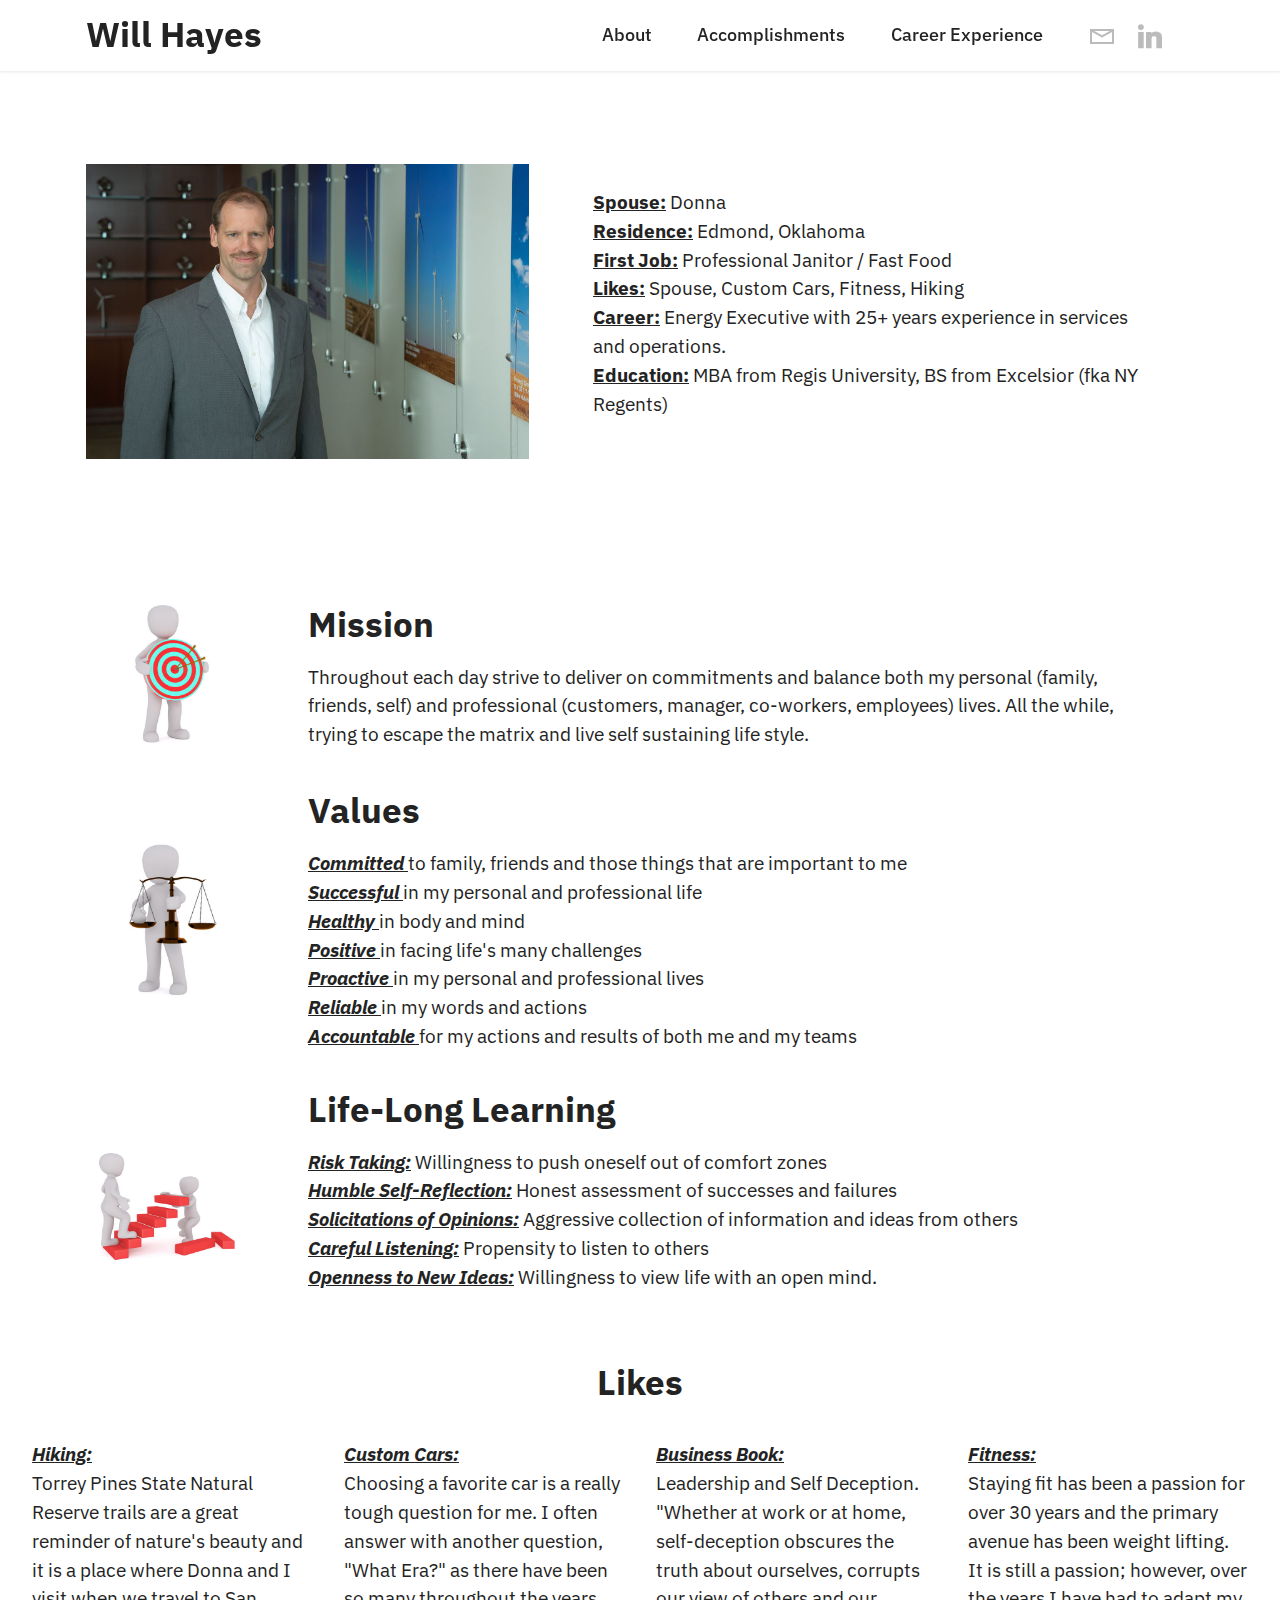
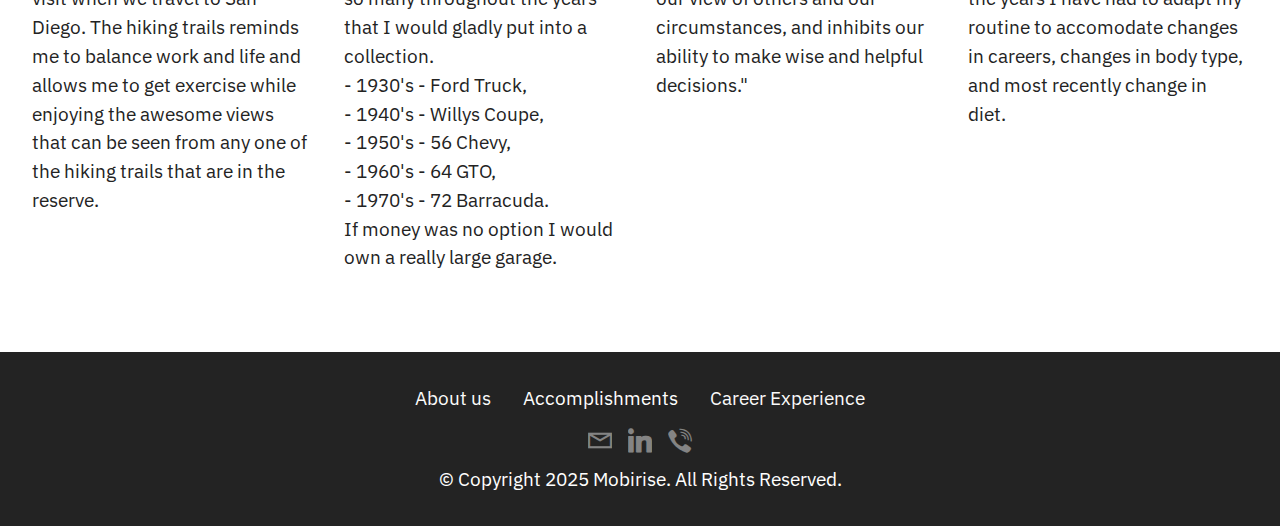
==== index.html @ aad05f5e "Uploaded recent revisions" ====
<!DOCTYPE html>
<html  >
<head>
  <!-- Site made with Mobirise Website Builder v5.0.29, https://mobirise.com -->
  <meta charset="UTF-8">
  <meta http-equiv="X-UA-Compatible" content="IE=edge">
  <meta name="generator" content="Mobirise v5.0.29, mobirise.com">
  <meta name="viewport" content="width=device-width, initial-scale=1, minimum-scale=1">
  <link rel="shortcut icon" href="assets/images/logo.png" type="image/x-icon">
  <meta name="description" content="">
  
  
  <title>Home</title>
  <link rel="stylesheet" href="assets/web/assets/mobirise-icons2/mobirise2.css">
  <link rel="stylesheet" href="assets/tether/tether.min.css">
  <link rel="stylesheet" href="assets/bootstrap/css/bootstrap.min.css">
  <link rel="stylesheet" href="assets/bootstrap/css/bootstrap-grid.min.css">
  <link rel="stylesheet" href="assets/bootstrap/css/bootstrap-reboot.min.css">
  <link rel="stylesheet" href="assets/dropdown/css/style.css">
  <link rel="stylesheet" href="assets/socicon/css/styles.css">
  <link rel="stylesheet" href="assets/theme/css/style.css">
  <link rel="preload" as="style" href="assets/mobirise/css/mbr-additional.css"><link rel="stylesheet" href="assets/mobirise/css/mbr-additional.css" type="text/css">
  
  
  
  
</head>
<body>
  
  <section class="menu menu3 cid-uoL9nt1URe" once="menu" id="menu3-1g">
    
    <nav class="navbar navbar-dropdown navbar-fixed-top navbar-expand-lg">
        <div class="container">
            <div class="navbar-brand">
                
                <span class="navbar-caption-wrap"><a class="navbar-caption text-black text-primary display-5" href="index.html">Will Hayes</a></span>
            </div>
            <button class="navbar-toggler" type="button" data-toggle="collapse" data-target="#navbarSupportedContent" aria-controls="navbarNavAltMarkup" aria-expanded="false" aria-label="Toggle navigation">
                <div class="hamburger">
                    <span></span>
                    <span></span>
                    <span></span>
                    <span></span>
                </div>
            </button>
            <div class="collapse navbar-collapse" id="navbarSupportedContent">
                <ul class="navbar-nav nav-dropdown nav-right" data-app-modern-menu="true"><li class="nav-item"><a class="nav-link link text-black text-primary display-4" href="index.html">
                            About</a></li>
                    <li class="nav-item"><a class="nav-link link text-black text-primary display-4" href="page2.html">Accomplishments</a></li>
                    <li class="nav-item"><a class="nav-link link text-black text-primary display-4" href="page1.html">Career Experience</a>
                    </li></ul>
                <div class="icons-menu">
                    <a class="iconfont-wrapper" href="mailto:will.e.hayes@gmail.com">
                        <span class="p-2 mbr-iconfont mobi-mbri-letter mobi-mbri" style="color: rgb(187, 187, 187); fill: rgb(187, 187, 187);"></span>
                    </a>
                    <a class="iconfont-wrapper" href="https://www.linkedin.com/in/will-hayes-8326918/" target="_blank">
                        <span class="p-2 mbr-iconfont socicon-linkedin socicon"></span>
                    </a>
                    
                    
                </div>
                
            </div>
        </div>
    </nav>
</section>

<section class="engine"><a href="https://mobirise.info/z">best free css templates</a></section><section class="image1 cid-uoLMz3s8Fi" id="image1-1v">
    

    

    <div class="container">
        <div class="row align-items-center">
            <div class="col-12 col-lg-5">
                <div class="image-wrapper">
                    <img src="assets/images/bw-wh-headshot-edit-1723-818x545.jpg" alt="Mobirise">
                    
                </div>
            </div>
            <div class="col-12 col-lg">
                <div class="text-wrapper">
                    
                    <p class="mbr-text mbr-fonts-style display-7"><u><strong>Spouse:</strong></u> Donna<br><u><strong>Residence:</strong></u> Edmond, Oklahoma
<br><u><strong>First Job:</strong></u> Professional Janitor / Fast Food
<br><u><strong>Likes:</strong></u> Spouse, Custom Cars, Fitness, Hiking
<br><u><strong>Career:</strong></u> Energy Executive with 25+ years experience in services and operations.
<br><u><strong>Education:</strong></u> MBA from Regis University, BS from Excelsior (fka NY Regents)</p>
                </div>
            </div>
        </div>
    </div>
</section>

<section class="features10 cid-uoWuqUHTx8" id="features11-27">
    <!---->
    
    
    <div class="container">
        <div class="title">
            
            
        </div>
        <div class="card">
            <div class="card-wrapper">
                <div class="row align-items-center">
                    <div class="col-12 col-md-2">
                        <div class="image-wrapper">
                            <img src="assets/images/mbr-1-506x506.jpg" alt="Mobirise" title="">
                        </div>
                    </div>
                    <div class="col-12 col-md">
                        <div class="card-box">
                            <div class="row">
                                <div class="col-12">
                                    <div class="top-line">
                                        <h4 class="card-title mbr-fonts-style display-5"><strong>Mission</strong></h4>
                                        <p class="cost mbr-fonts-style display-5"></p>
                                    </div>
                                </div>
                                <div class="col-12">
                                    <div class="bottom-line">
                                        <p class="mbr-text mbr-fonts-style m-0 display-7">
                                            Throughout each day strive to deliver on commitments and balance both my personal (family, friends, self) and professional (customers, manager, co-workers, employees) lives. All the while, trying to escape the matrix and live self sustaining life style.
                                        </p>
                                    </div>
                                </div>
                            </div>
                        </div>
                    </div>
                </div>
            </div>
        </div>
        <div class="card">
            <div class="card-wrapper">
                <div class="row align-items-center">
                    <div class="col-12 col-md-2">
                        <div class="image-wrapper">
                            <img src="assets/images/mbr-506x506.jpg" alt="Mobirise" title="">
                        </div>
                    </div>
                    <div class="col-12 col-md">
                        <div class="card-box">
                            <div class="row">
                                <div class="col-12">
                                    <div class="top-line">
                                        <h4 class="card-title mbr-fonts-style display-5"><strong>Values</strong></h4>
                                        <p class="cost mbr-fonts-style display-5"></p>
                                    </div>
                                </div>
                                <div class="col-12">
                                    <div class="bottom-line">
                                        <p class="mbr-text mbr-fonts-style m-0 display-7"><u style=""><em><strong>Committed </strong></em></u>to family, friends and those things that are important to me 
<br><u style=""><em><strong>Successful </strong></em></u>in my personal and professional life 
<br><strong><u><em>Healthy </em></u></strong>in body and mind 
<br><strong><u><em>Positive </em></u></strong>in facing life's many challenges 
<br><strong><u><em>Proactive </em></u></strong>in my personal and professional lives 
<br><strong><u><em>Reliable </em></u></strong>in my words and actions 
<br><strong><u><em>Accountable </em></u></strong>for my actions and results of both me and my teams</p>
                                    </div>
                                </div>
                            </div>
                        </div>
                    </div>
                </div>
            </div>
        </div>
        <div class="card">
            <div class="card-wrapper">
                <div class="row align-items-center">
                    <div class="col-12 col-md-2">
                        <div class="image-wrapper">
                            <img src="assets/images/mbr-2-506x506.jpg" alt="Mobirise" title="">
                        </div>
                    </div>
                    <div class="col-12 col-md">
                        <div class="card-box">
                            <div class="row">
                                <div class="col-12">
                                    <div class="top-line">
                                        <h4 class="card-title mbr-fonts-style display-5"><strong>Life-Long Learning</strong></h4>
                                        <p class="cost mbr-fonts-style display-5"></p>
                                    </div>
                                </div>
                                <div class="col-12">
                                    <div class="bottom-line">
                                        <p class="mbr-text mbr-fonts-style m-0 display-7"><strong><u><em>Risk Taking:</em></u></strong> Willingness to push oneself out of comfort zones 
<br><strong><u><em>Humble Self-Reflection:</em></u></strong> Honest assessment of successes and failures 
<br><strong><u><em>Solicitations of Opinions:</em></u></strong> Aggressive collection of information and ideas from others 
<br><strong><u><em>Careful Listening:</em></u></strong> Propensity to listen to others 
<br><strong><u><em>Openness to New Ideas:</em></u></strong> Willingness to view life with an open mind.</p>
                                    </div>
                                </div>
                            </div>
                        </div>
                    </div>
                </div>
            </div>
        </div>
        
        
        
    </div>
</section>

<section class="features17 cid-uoLCM3Tk0u" id="features18-1t">

    

    
    <div class="container-fluid">
        <div class="mbr-section-head">
            <div class="col-12">
                <h4 class="mbr-section-title mbr-fonts-style align-center mb-0 display-5">
                    <strong>Likes</strong></h4>
                
            </div>
        </div>
        <div class="row mt-4">
            <div class="col-12 col-md-6 col-lg-3">
                <div class="card-wrapper mb-4">
                    <div class="card-box align-left">
                        
                        <p class="mbr-text mbr-fonts-style mb-3 display-7"><u><strong><em>Hiking:</em></strong></u> 
<br>Torrey Pines State Natural Reserve trails are a great reminder of nature's beauty and it is a place where Donna and I visit when we travel to San Diego. The hiking trails reminds me to balance work and life and allows me to get exercise while enjoying the awesome views that can be seen from any one of the hiking trails that are in the reserve.&nbsp;&nbsp;</p><div class="link-wrap">
                                
                            </div>
                    </div>
                </div>
            </div>
            <div class="col-12 col-md-6 col-lg-3">
                <div class="card-wrapper mb-4">
                    <div class="card-box align-left">
                        
                        <p class="mbr-text mbr-fonts-style mb-3 display-7"><strong><u><em>Custom Cars:<br></em></u></strong>Choosing a favorite car is a really tough question for me. I often answer with another question, "What Era?" as there have been so many throughout the years that I would gladly put into a collection. <br>- 1930's - Ford Truck,<br>- 1940's - Willys Coupe,<br>- 1950's - 56 Chevy,<br>- 1960's - 64 GTO,<br>- 1970's - 72 Barracuda. <br>If money was no option I would own a really large garage.&nbsp;</p><div class="link-wrap">
                                
                            </div>
                    </div>
                </div>
            </div>
            <div class="col-12 col-md-6 col-lg-3">
                <div class="card-wrapper mb-4">
                    <div class="card-box align-left">
                        
                        <p class="mbr-text mbr-fonts-style mb-3 display-7"><u><strong><em>Business Book:</em></strong></u><br>Leadership and Self Deception.&nbsp;
<br>	"Whether at work or at home, self-deception obscures the truth about ourselves, corrupts our view of others and our circumstances, and inhibits our ability to make wise and helpful decisions."&nbsp;<br></p><div class="link-wrap">
                                
                            </div>
                    </div>
                </div>
            </div>
            <div class="col-12 col-md-6 col-lg-3">
                <div class="card-wrapper mb-4">
                    <div class="card-box align-left">
                        
                        <p class="mbr-text mbr-fonts-style mb-3 display-7"><u><strong><em>Fitness:</em></strong></u><br>Staying fit has been a passion for over 30 years and the primary avenue has been weight lifting.&nbsp; It is still a passion; however, over the years I have had to adapt my routine to accomodate changes in careers, changes in body type, and most recently change in diet. <br></p><div class="link-wrap">
                                
                            </div>
                    </div>
                </div>
            </div>
        </div>
    </div>
</section>

<section class="footer3 cid-uoLpqIvoYu" once="footers" id="footer3-1o">

    

    

    <div class="container">
        <div class="media-container-row align-center mbr-white">
            <div class="row row-links">
                <ul class="foot-menu">
                    
                    
                    
                    
                    
                <li class="foot-menu-item mbr-fonts-style display-7">
                        <a class="text-white text-primary" href="index.html" target="_blank">About us</a>
                    </li><li class="foot-menu-item mbr-fonts-style display-7">
                        <a class="text-white text-primary" href="page2.html" target="_blank">A</a>ccomplishments
                    </li><li class="foot-menu-item mbr-fonts-style display-7">
                        <a class="text-white text-primary" href="#" target="_blank">Career Experience</a></li></ul>
            </div>
            <div class="row social-row">
                <div class="social-list align-right pb-2">
                    
                    
                    
                    
                    
                    
                <div class="soc-item">
                        <a href="mailto:will.e.hayes@gmail.com">
                            <span class="mbr-iconfont mbr-iconfont-social mobi-mbri-letter mobi-mbri" style="color: rgb(228, 228, 228); fill: rgb(228, 228, 228);"></span>
                        </a>
                    </div><div class="soc-item">
                        <a href="https://www.linkedin.com/in/will-hayes-8326918/" target="_blank">
                            <span class="mbr-iconfont mbr-iconfont-social socicon-linkedin socicon" style="color: rgb(228, 228, 228); fill: rgb(228, 228, 228);"></span>
                        </a>
                    </div><div class="soc-item">
                        <a href="tel:+1 (770) 312-9494">
                            <span class="mbr-iconfont mbr-iconfont-social socicon-viber socicon" style="color: rgb(228, 228, 228); fill: rgb(228, 228, 228);"></span>
                        </a>
                    </div></div>
            </div>
            <div class="row row-copirayt">
                <p class="mbr-text mb-0 mbr-fonts-style mbr-white align-center display-7">
                    © Copyright 2025 Mobirise. All Rights Reserved.
                </p>
            </div>
        </div>
    </div>
</section>


  <script src="assets/web/assets/jquery/jquery.min.js"></script>
  <script src="assets/popper/popper.min.js"></script>
  <script src="assets/tether/tether.min.js"></script>
  <script src="assets/bootstrap/js/bootstrap.min.js"></script>
  <script src="assets/smoothscroll/smooth-scroll.js"></script>
  <script src="assets/dropdown/js/nav-dropdown.js"></script>
  <script src="assets/dropdown/js/navbar-dropdown.js"></script>
  <script src="assets/touchswipe/jquery.touch-swipe.min.js"></script>
  <script src="assets/theme/js/script.js"></script>
  
  
  
</body>
</html>
---- assets/web/assets/mobirise-icons2/mobirise2.css ----
@font-face {
  font-family: 'Moririse2';
  font-display: swap;
  src:  url('mobirise2.eot?f2bix4');
  src:  url('mobirise2.eot?f2bix4#iefix') format('embedded-opentype'),
    url('mobirise2.ttf?f2bix4') format('truetype'),
    url('mobirise2.woff?f2bix4') format('woff'),
    url('mobirise2.svg?f2bix4#mobirise2') format('svg');
  font-weight: normal;
  font-style: normal;
}

[class^="mobi-"], [class*=" mobi-"] {
  /* use !important to prevent issues with browser extensions that change fonts */
  font-family: 'Moririse2' !important;
  speak: none;
  font-style: normal;
  font-weight: normal;
  font-variant: normal;
  text-transform: none;
  line-height: 1;

  /* Better Font Rendering =========== */
  -webkit-font-smoothing: antialiased;
  -moz-osx-font-smoothing: grayscale;
}

.mobi-mbri-add-submenu:before {
  content: "\e900";
}
.mobi-mbri-alert:before {
  content: "\e901";
}
.mobi-mbri-align-center:before {
  content: "\e902";
}
.mobi-mbri-align-justify:before {
  content: "\e903";
}
.mobi-mbri-align-left:before {
  content: "\e904";
}
.mobi-mbri-align-right:before {
  content: "\e905";
}
.mobi-mbri-android:before {
  content: "\e906";
}
.mobi-mbri-apple:before {
  content: "\e907";
}
.mobi-mbri-arrow-down:before {
  content: "\e908";
}
.mobi-mbri-arrow-next:before {
  content: "\e909";
}
.mobi-mbri-arrow-prev:before {
  content: "\e90a";
}
.mobi-mbri-arrow-up:before {
  content: "\e90b";
}
.mobi-mbri-bold:before {
  content: "\e90c";
}
.mobi-mbri-bookmark:before {
  content: "\e90d";
}
.mobi-mbri-bootstrap:before {
  content: "\e90e";
}
.mobi-mbri-briefcase:before {
  content: "\e90f";
}
.mobi-mbri-browse:before {
  content: "\e910";
}
.mobi-mbri-bulleted-list:before {
  content: "\e911";
}
.mobi-mbri-calendar:before {
  content: "\e912";
}
.mobi-mbri-camera:before {
  content: "\e913";
}
.mobi-mbri-cart-add:before {
  content: "\e914";
}
.mobi-mbri-cart-full:before {
  content: "\e915";
}
.mobi-mbri-cash:before {
  content: "\e916";
}
.mobi-mbri-change-style:before {
  content: "\e917";
}
.mobi-mbri-chat:before {
  content: "\e918";
}
.mobi-mbri-clock:before {
  content: "\e919";
}
.mobi-mbri-close:before {
  content: "\e91a";
}
.mobi-mbri-cloud:before {
  content: "\e91b";
}
.mobi-mbri-code:before {
  content: "\e91c";
}
.mobi-mbri-contact-form:before {
  content: "\e91d";
}
.mobi-mbri-credit-card:before {
  content: "\e91e";
}
.mobi-mbri-cursor-click:before {
  content: "\e91f";
}
.mobi-mbri-cust-feedback:before {
  content: "\e920";
}
.mobi-mbri-database:before {
  content: "\e921";
}
.mobi-mbri-delivery:before {
  content: "\e922";
}
.mobi-mbri-desktop:before {
  content: "\e923";
}
.mobi-mbri-devices:before {
  content: "\e924";
}
.mobi-mbri-down:before {
  content: "\e925";
}
.mobi-mbri-download-2:before {
  content: "\e926";
}
.mobi-mbri-download:before {
  content: "\e927";
}
.mobi-mbri-drag-n-drop-2:before {
  content: "\e928";
}
.mobi-mbri-drag-n-drop:before {
  content: "\e929";
}
.mobi-mbri-edit-2:before {
  content: "\e92a";
}
.mobi-mbri-edit:before {
  content: "\e92b";
}
.mobi-mbri-error:before {
  content: "\e92c";
}
.mobi-mbri-extension:before {
  content: "\e92d";
}
.mobi-mbri-features:before {
  content: "\e92e";
}
.mobi-mbri-file:before {
  content: "\e92f";
}
.mobi-mbri-flag:before {
  content: "\e930";
}
.mobi-mbri-folder:before {
  content: "\e931";
}
.mobi-mbri-gift:before {
  content: "\e932";
}
.mobi-mbri-github:before {
  content: "\e933";
}
.mobi-mbri-globe-2:before {
  content: "\e934";
}
.mobi-mbri-globe:before {
  content: "\e935";
}
.mobi-mbri-growing-chart:before {
  content: "\e936";
}
.mobi-mbri-hearth:before {
  content: "\e937";
}
.mobi-mbri-help:before {
  content: "\e938";
}
.mobi-mbri-home:before {
  content: "\e939";
}
.mobi-mbri-hot-cup:before {
  content: "\e93a";
}
.mobi-mbri-idea:before {
  content: "\e93b";
}
.mobi-mbri-image-gallery:before {
  content: "\e93c";
}
.mobi-mbri-image-slider:before {
  content: "\e93d";
}
.mobi-mbri-info:before {
  content: "\e93e";
}
.mobi-mbri-italic:before {
  content: "\e93f";
}
.mobi-mbri-key:before {
  content: "\e940";
}
.mobi-mbri-laptop:before {
  content: "\e941";
}
.mobi-mbri-layers:before {
  content: "\e942";
}
.mobi-mbri-left-right:before {
  content: "\e943";
}
.mobi-mbri-left:before {
  content: "\e944";
}
.mobi-mbri-letter:before {
  content: "\e945";
}
.mobi-mbri-like:before {
  content: "\e946";
}
.mobi-mbri-link:before {
  content: "\e947";
}
.mobi-mbri-lock:before {
  content: "\e948";
}
.mobi-mbri-login:before {
  content: "\e949";
}
.mobi-mbri-logout:before {
  content: "\e94a";
}
.mobi-mbri-magic-stick:before {
  content: "\e94b";
}
.mobi-mbri-map-pin:before {
  content: "\e94c";
}
.mobi-mbri-menu:before {
  content: "\e94d";
}
.mobi-mbri-mobile-2:before {
  content: "\e94e";
}
.mobi-mbri-mobile-horizontal:before {
  content: "\e94f";
}
.mobi-mbri-mobile:before {
  content: "\e950";
}
.mobi-mbri-mobirise:before {
  content: "\e951";
}
.mobi-mbri-more-horizontal:before {
  content: "\e952";
}
.mobi-mbri-more-vertical:before {
  content: "\e953";
}
.mobi-mbri-music:before {
  content: "\e954";
}
.mobi-mbri-new-file:before {
  content: "\e955";
}
.mobi-mbri-numbered-list:before {
  content: "\e956";
}
.mobi-mbri-opened-folder:before {
  content: "\e957";
}
.mobi-mbri-pages:before {
  content: "\e958";
}
.mobi-mbri-paper-plane:before {
  content: "\e959";
}
.mobi-mbri-paperclip:before {
  content: "\e95a";
}
.mobi-mbri-phone:before {
  content: "\e95b";
}
.mobi-mbri-photo:before {
  content: "\e95c";
}
.mobi-mbri-photos:before {
  content: "\e95d";
}
.mobi-mbri-pin:before {
  content: "\e95e";
}
.mobi-mbri-play:before {
  content: "\e95f";
}
.mobi-mbri-plus:before {
  content: "\e960";
}
.mobi-mbri-preview:before {
  content: "\e961";
}
.mobi-mbri-print:before {
  content: "\e962";
}
.mobi-mbri-protect:before {
  content: "\e963";
}
.mobi-mbri-question:before {
  content: "\e964";
}
.mobi-mbri-quote-left:before {
  content: "\e965";
}
.mobi-mbri-quote-right:before {
  content: "\e966";
}
.mobi-mbri-redo:before {
  content: "\e967";
}
.mobi-mbri-refresh:before {
  content: "\e968";
}
.mobi-mbri-responsive-2:before {
  content: "\e969";
}
.mobi-mbri-responsive:before {
  content: "\e96a";
}
.mobi-mbri-right:before {
  content: "\e96b";
}
.mobi-mbri-rocket:before {
  content: "\e96c";
}
.mobi-mbri-sad-face:before {
  content: "\e96d";
}
.mobi-mbri-sale:before {
  content: "\e96e";
}
.mobi-mbri-save:before {
  content: "\e96f";
}
.mobi-mbri-search:before {
  content: "\e970";
}
.mobi-mbri-setting-2:before {
  content: "\e971";
}
.mobi-mbri-setting-3:before {
  content: "\e972";
}
.mobi-mbri-setting:before {
  content: "\e973";
}
.mobi-mbri-share:before {
  content: "\e974";
}
.mobi-mbri-shopping-bag:before {
  content: "\e975";
}
.mobi-mbri-shopping-basket:before {
  content: "\e976";
}
.mobi-mbri-shopping-cart:before {
  content: "\e977";
}
.mobi-mbri-sites:before {
  content: "\e978";
}
.mobi-mbri-smile-face:before {
  content: "\e979";
}
.mobi-mbri-speed:before {
  content: "\e97a";
}
.mobi-mbri-star:before {
  content: "\e97b";
}
.mobi-mbri-success:before {
  content: "\e97c";
}
.mobi-mbri-sun:before {
  content: "\e97d";
}
.mobi-mbri-sun2:before {
  content: "\e97e";
}
.mobi-mbri-tablet-vertical:before {
  content: "\e97f";
}
.mobi-mbri-tablet:before {
  content: "\e980";
}
.mobi-mbri-target:before {
  content: "\e981";
}
.mobi-mbri-timer:before {
  content: "\e982";
}
.mobi-mbri-to-ftp:before {
  content: "\e983";
}
.mobi-mbri-to-local-drive:before {
  content: "\e984";
}
.mobi-mbri-touch-swipe:before {
  content: "\e985";
}
.mobi-mbri-touch:before {
  content: "\e986";
}
.mobi-mbri-trash:before {
  content: "\e987";
}
.mobi-mbri-underline:before {
  content: "\e988";
}
.mobi-mbri-undo:before {
  content: "\e989";
}
.mobi-mbri-unlink:before {
  content: "\e98a";
}
.mobi-mbri-unlock:before {
  content: "\e98b";
}
.mobi-mbri-up-down:before {
  content: "\e98c";
}
.mobi-mbri-up:before {
  content: "\e98d";
}
.mobi-mbri-update:before {
  content: "\e98e";
}
.mobi-mbri-upload-2:before {
  content: "\e98f";
}
.mobi-mbri-upload:before {
  content: "\e990";
}
.mobi-mbri-user-2:before {
  content: "\e991";
}
.mobi-mbri-user:before {
  content: "\e992";
}
.mobi-mbri-users:before {
  content: "\e993";
}
.mobi-mbri-video-play:before {
  content: "\e994";
}
.mobi-mbri-video:before {
  content: "\e995";
}
.mobi-mbri-watch:before {
  content: "\e996";
}
.mobi-mbri-website-theme-2:before {
  content: "\e997";
}
.mobi-mbri-website-theme:before {
  content: "\e998";
}
.mobi-mbri-wifi:before {
  content: "\e999";
}
.mobi-mbri-windows:before {
  content: "\e99a";
}
.mobi-mbri-zoom-in:before {
  content: "\e99b";
}
.mobi-mbri-zoom-out:before {
  content: "\e99c";
}
---- assets/dropdown/css/style.css ----
.navbar-dropdown {
  left: 0;
  padding: 0;
  position: absolute;
  right: 0;
  top: 0;
  transition: all 0.45s ease;
  z-index: 1030;
  background: #282828; }
  .navbar-dropdown .navbar-logo {
    margin-right: 0.8rem;
    transition: margin 0.3s ease-in-out;
    vertical-align: middle; }
    .navbar-dropdown .navbar-logo img {
      height: 3.125rem;
      transition: all 0.3s ease-in-out; }
    .navbar-dropdown .navbar-logo.mbr-iconfont {
      font-size: 3.125rem;
      line-height: 3.125rem; }
  .navbar-dropdown .navbar-caption {
    font-weight: 700;
    white-space: normal;
    vertical-align: -4px;
    line-height: 3.125rem !important; }
    .navbar-dropdown .navbar-caption, .navbar-dropdown .navbar-caption:hover {
      color: inherit;
      text-decoration: none; }
  .navbar-dropdown .mbr-iconfont + .navbar-caption {
    vertical-align: -1px; }
  .navbar-dropdown.navbar-fixed-top {
    position: fixed; }
  .navbar-dropdown .navbar-brand span {
    vertical-align: -4px; }
  .navbar-dropdown.bg-color.transparent {
    background: none; }
  .navbar-dropdown.navbar-short .navbar-brand {
    padding: 0.625rem 0; }
    .navbar-dropdown.navbar-short .navbar-brand span {
      vertical-align: -1px; }
  .navbar-dropdown.navbar-short .navbar-caption {
    line-height: 2.375rem !important;
    vertical-align: -2px; }
  .navbar-dropdown.navbar-short .navbar-logo {
    margin-right: 0.5rem; }
    .navbar-dropdown.navbar-short .navbar-logo img {
      height: 2.375rem; }
    .navbar-dropdown.navbar-short .navbar-logo.mbr-iconfont {
      font-size: 2.375rem;
      line-height: 2.375rem; }
  .navbar-dropdown.navbar-short .mbr-table-cell {
    height: 3.625rem; }
  .navbar-dropdown .navbar-close {
    left: 0.6875rem;
    position: fixed;
    top: 0.75rem;
    z-index: 1000; }
  .navbar-dropdown .hamburger-icon {
    content: "";
    display: inline-block;
    vertical-align: middle;
    width: 16px;
    -webkit-box-shadow: 0 -6px 0 1px #282828,0 0 0 1px #282828,0 6px 0 1px #282828;
    -moz-box-shadow: 0 -6px 0 1px #282828,0 0 0 1px #282828,0 6px 0 1px #282828;
    box-shadow: 0 -6px 0 1px #282828,0 0 0 1px #282828,0 6px 0 1px #282828; }

.dropdown-menu .dropdown-toggle[data-toggle="dropdown-submenu"]::after {
  border-bottom: 0.35em solid transparent;
  border-left: 0.35em solid;
  border-right: 0;
  border-top: 0.35em solid transparent;
  margin-left: 0.3rem; }

.dropdown-menu .dropdown-item:focus {
  outline: 0; }

.nav-dropdown {
  font-size: 0.75rem;
  font-weight: 500;
  height: auto !important; }
  .nav-dropdown .nav-btn {
    padding-left: 1rem; }
  .nav-dropdown .link {
    margin: .667em 1.667em;
    font-weight: 500;
    padding: 0;
    transition: color .2s ease-in-out; }
    .nav-dropdown .link.dropdown-toggle {
      margin-right: 2.583em; }
      .nav-dropdown .link.dropdown-toggle::after {
        margin-left: .25rem;
        border-top: 0.35em solid;
        border-right: 0.35em solid transparent;
        border-left: 0.35em solid transparent;
        border-bottom: 0; }
      .nav-dropdown .link.dropdown-toggle[aria-expanded="true"] {
        margin: 0;
        padding: 0.667em 3.263em  0.667em 1.667em; }
  .nav-dropdown .link::after,
  .nav-dropdown .dropdown-item::after {
    color: inherit; }
  .nav-dropdown .btn {
    font-size: 0.75rem;
    font-weight: 700;
    letter-spacing: 0;
    margin-bottom: 0;
    padding-left: 1.25rem;
    padding-right: 1.25rem; }
  .nav-dropdown .dropdown-menu {
    border-radius: 0;
    border: 0;
    left: 0;
    margin: 0;
    padding-bottom: 1.25rem;
    padding-top: 1.25rem;
    position: relative; }
  .nav-dropdown .dropdown-submenu {
    margin-left: 0.125rem;
    top: 0; }
  .nav-dropdown .dropdown-item {
    font-weight: 500;
    line-height: 2;
    padding: 0.3846em 4.615em 0.3846em 1.5385em;
    position: relative;
    transition: color .2s ease-in-out, background-color .2s ease-in-out; }
    .nav-dropdown .dropdown-item::after {
      margin-top: -0.3077em;
      position: absolute;
      right: 1.1538em;
      top: 50%; }
    .nav-dropdown .dropdown-item:focus, .nav-dropdown .dropdown-item:hover {
      background: none; }

@media (max-width: 767px) {
  .nav-dropdown.navbar-toggleable-sm {
    bottom: 0;
    display: none;
    left: 0;
    overflow-x: hidden;
    position: fixed;
    top: 0;
    transform: translateX(-100%);
    -ms-transform: translateX(-100%);
    -webkit-transform: translateX(-100%);
    width: 18.75rem;
    z-index: 999; } }
.nav-dropdown.navbar-toggleable-xl {
  bottom: 0;
  display: none;
  left: 0;
  overflow-x: hidden;
  position: fixed;
  top: 0;
  transform: translateX(-100%);
  -ms-transform: translateX(-100%);
  -webkit-transform: translateX(-100%);
  width: 18.75rem;
  z-index: 999; }

.nav-dropdown-sm {
  display: block !important;
  overflow-x: hidden;
  overflow: auto;
  padding-top: 3.875rem; }
  .nav-dropdown-sm::after {
    content: "";
    display: block;
    height: 3rem;
    width: 100%; }
  .nav-dropdown-sm.collapse.in ~ .navbar-close {
    display: block !important; }
  .nav-dropdown-sm.collapsing, .nav-dropdown-sm.collapse.in {
    transform: translateX(0);
    -ms-transform: translateX(0);
    -webkit-transform: translateX(0);
    transition: all 0.25s ease-out;
    -webkit-transition: all 0.25s ease-out;
    background: #282828; }
  .nav-dropdown-sm.collapsing[aria-expanded="false"] {
    transform: translateX(-100%);
    -ms-transform: translateX(-100%);
    -webkit-transform: translateX(-100%); }
  .nav-dropdown-sm .nav-item {
    display: block;
    margin-left: 0 !important;
    padding-left: 0; }
  .nav-dropdown-sm .link,
  .nav-dropdown-sm .dropdown-item {
    border-top: 1px dotted rgba(255, 255, 255, 0.1);
    font-size: 0.8125rem;
    line-height: 1.6;
    margin: 0 !important;
    padding: 0.875rem 2.4rem 0.875rem 1.5625rem !important;
    position: relative;
    white-space: normal; }
    .nav-dropdown-sm .link:focus, .nav-dropdown-sm .link:hover,
    .nav-dropdown-sm .dropdown-item:focus,
    .nav-dropdown-sm .dropdown-item:hover {
      background: rgba(0, 0, 0, 0.2) !important;
      color: #c0a375; }
  .nav-dropdown-sm .nav-btn {
    position: relative;
    padding: 1.5625rem 1.5625rem 0 1.5625rem; }
    .nav-dropdown-sm .nav-btn::before {
      border-top: 1px dotted rgba(255, 255, 255, 0.1);
      content: "";
      left: 0;
      position: absolute;
      top: 0;
      width: 100%; }
    .nav-dropdown-sm .nav-btn + .nav-btn {
      padding-top: 0.625rem; }
      .nav-dropdown-sm .nav-btn + .nav-btn::before {
        display: none; }
  .nav-dropdown-sm .btn {
    padding: 0.625rem 0; }
  .nav-dropdown-sm .dropdown-toggle[data-toggle="dropdown-submenu"]::after {
    margin-left: .25rem;
    border-top: 0.35em solid;
    border-right: 0.35em solid transparent;
    border-left: 0.35em solid transparent;
    border-bottom: 0; }
  .nav-dropdown-sm .dropdown-toggle[data-toggle="dropdown-submenu"][aria-expanded="true"]::after {
    border-top: 0;
    border-right: 0.35em solid transparent;
    border-left: 0.35em solid transparent;
    border-bottom: 0.35em solid; }
  .nav-dropdown-sm .dropdown-menu {
    margin: 0;
    padding: 0;
    position: relative;
    top: 0;
    left: 0;
    width: 100%;
    border: 0;
    float: none;
    border-radius: 0;
    background: none; }
  .nav-dropdown-sm .dropdown-submenu {
    left: 100%;
    margin-left: 0.125rem;
    margin-top: -1.25rem;
    top: 0; }

.navbar-toggleable-sm .nav-dropdown .dropdown-menu {
  position: absolute; }

.navbar-toggleable-sm .nav-dropdown .dropdown-submenu {
  left: 100%;
  margin-left: 0.125rem;
  margin-top: -1.25rem;
  top: 0; }

.navbar-toggleable-sm.opened .nav-dropdown .dropdown-menu {
  position: relative; }

.navbar-toggleable-sm.opened .nav-dropdown .dropdown-submenu {
  left: 0;
  margin-left: 00rem;
  margin-top: 0rem;
  top: 0; }

.is-builder .nav-dropdown.collapsing {
  transition: none !important; }

/*# sourceMappingURL=style.css.map */
---- assets/socicon/css/styles.css ----
@charset "UTF-8";

@font-face {
  font-family: 'Socicon';
  src:  url('../fonts/socicon.eot');
  src:  url('../fonts/socicon.eot?#iefix') format('embedded-opentype'),
    url('../fonts/socicon.woff2') format('woff2'),
    url('../fonts/socicon.ttf') format('truetype'),
    url('../fonts/socicon.woff') format('woff'),
    url('../fonts/socicon.svg#socicon') format('svg');
  font-weight: normal;
  font-style: normal;
}

[data-icon]:before {
  font-family: "socicon" !important;
  content: attr(data-icon);
  font-style: normal !important;
  font-weight: normal !important;
  font-variant: normal !important;
  text-transform: none !important;
  speak: none;
  line-height: 1;
  -webkit-font-smoothing: antialiased;
  -moz-osx-font-smoothing: grayscale;
}

[class^="socicon-"], [class*=" socicon-"] {
  /* use !important to prevent issues with browser extensions that change fonts */
  font-family: 'Socicon' !important;
  speak: none;
  font-style: normal;
  font-weight: normal;
  font-variant: normal;
  text-transform: none;
  line-height: 1;

  /* Better Font Rendering =========== */
  -webkit-font-smoothing: antialiased;
  -moz-osx-font-smoothing: grayscale;
}

.socicon-eitaa:before {
  content: "\e97c";
}
.socicon-soroush:before {
  content: "\e97d";
}
.socicon-bale:before {
  content: "\e97e";
}
.socicon-zazzle:before {
  content: "\e97b";
}
.socicon-society6:before {
  content: "\e97a";
}
.socicon-redbubble:before {
  content: "\e979";
}
.socicon-avvo:before {
  content: "\e978";
}
.socicon-stitcher:before {
  content: "\e977";
}
.socicon-googlehangouts:before {
  content: "\e974";
}
.socicon-dlive:before {
  content: "\e975";
}
.socicon-vsco:before {
  content: "\e976";
}
.socicon-flipboard:before {
  content: "\e973";
}
.socicon-ubuntu:before {
  content: "\e958";
}
.socicon-artstation:before {
  content: "\e959";
}
.socicon-invision:before {
  content: "\e95a";
}
.socicon-torial:before {
  content: "\e95b";
}
.socicon-collectorz:before {
  content: "\e95c";
}
.socicon-seenthis:before {
  content: "\e95d";
}
.socicon-googleplaymusic:before {
  content: "\e95e";
}
.socicon-debian:before {
  content: "\e95f";
}
.socicon-filmfreeway:before {
  content: "\e960";
}
.socicon-gnome:before {
  content: "\e961";
}
.socicon-itchio:before {
  content: "\e962";
}
.socicon-jamendo:before {
  content: "\e963";
}
.socicon-mix:before {
  content: "\e964";
}
.socicon-sharepoint:before {
  content: "\e965";
}
.socicon-tinder:before {
  content: "\e966";
}
.socicon-windguru:before {
  content: "\e967";
}
.socicon-cdbaby:before {
  content: "\e968";
}
.socicon-elementaryos:before {
  content: "\e969";
}
.socicon-stage32:before {
  content: "\e96a";
}
.socicon-tiktok:before {
  content: "\e96b";
}
.socicon-gitter:before {
  content: "\e96c";
}
.socicon-letterboxd:before {
  content: "\e96d";
}
.socicon-threema:before {
  content: "\e96e";
}
.socicon-splice:before {
  content: "\e96f";
}
.socicon-metapop:before {
  content: "\e970";
}
.socicon-naver:before {
  content: "\e971";
}
.socicon-remote:before {
  content: "\e972";
}
.socicon-internet:before {
  content: "\e957";
}
.socicon-moddb:before {
  content: "\e94b";
}
.socicon-indiedb:before {
  content: "\e94c";
}
.socicon-traxsource:before {
  content: "\e94d";
}
.socicon-gamefor:before {
  content: "\e94e";
}
.socicon-pixiv:before {
  content: "\e94f";
}
.socicon-myanimelist:before {
  content: "\e950";
}
.socicon-blackberry:before {
  content: "\e951";
}
.socicon-wickr:before {
  content: "\e952";
}
.socicon-spip:before {
  content: "\e953";
}
.socicon-napster:before {
  content: "\e954";
}
.socicon-beatport:before {
  content: "\e955";
}
.socicon-hackerone:before {
  content: "\e956";
}
.socicon-hackernews:before {
  content: "\e946";
}
.socicon-smashwords:before {
  content: "\e947";
}
.socicon-kobo:before {
  content: "\e948";
}
.socicon-bookbub:before {
  content: "\e949";
}
.socicon-mailru:before {
  content: "\e94a";
}
.socicon-gitlab:before {
  content: "\e945";
}
.socicon-instructables:before {
  content: "\e944";
}
.socicon-portfolio:before {
  content: "\e943";
}
.socicon-codered:before {
  content: "\e940";
}
.socicon-origin:before {
  content: "\e941";
}
.socicon-nextdoor:before {
  content: "\e942";
}
.socicon-udemy:before {
  content: "\e93f";
}
.socicon-livemaster:before {
  content: "\e93e";
}
.socicon-crunchbase:before {
  content: "\e93b";
}
.socicon-homefy:before {
  content: "\e93c";
}
.socicon-calendly:before {
  content: "\e93d";
}
.socicon-realtor:before {
  content: "\e90f";
}
.socicon-tidal:before {
  content: "\e910";
}
.socicon-qobuz:before {
  content: "\e911";
}
.socicon-natgeo:before {
  content: "\e912";
}
.socicon-mastodon:before {
  content: "\e913";
}
.socicon-unsplash:before {
  content: "\e914";
}
.socicon-homeadvisor:before {
  content: "\e915";
}
.socicon-angieslist:before {
  content: "\e916";
}
.socicon-codepen:before {
  content: "\e917";
}
.socicon-slack:before {
  content: "\e918";
}
.socicon-openaigym:before {
  content: "\e919";
}
.socicon-logmein:before {
  content: "\e91a";
}
.socicon-fiverr:before {
  content: "\e91b";
}
.socicon-gotomeeting:before {
  content: "\e91c";
}
.socicon-aliexpress:before {
  content: "\e91d";
}
.socicon-guru:before {
  content: "\e91e";
}
.socicon-appstore:before {
  content: "\e91f";
}
.socicon-homes:before {
  content: "\e920";
}
.socicon-zoom:before {
  content: "\e921";
}
.socicon-alibaba:before {
  content: "\e922";
}
.socicon-craigslist:before {
  content: "\e923";
}
.socicon-wix:before {
  content: "\e924";
}
.socicon-redfin:before {
  content: "\e925";
}
.socicon-googlecalendar:before {
  content: "\e926";
}
.socicon-shopify:before {
  content: "\e927";
}
.socicon-freelancer:before {
  content: "\e928";
}
.socicon-seedrs:before {
  content: "\e929";
}
.socicon-bing:before {
  content: "\e92a";
}
.socicon-doodle:before {
  content: "\e92b";
}
.socicon-bonanza:before {
  content: "\e92c";
}
.socicon-squarespace:before {
  content: "\e92d";
}
.socicon-toptal:before {
  content: "\e92e";
}
.socicon-gust:before {
  content: "\e92f";
}
.socicon-ask:before {
  content: "\e930";
}
.socicon-trulia:before {
  content: "\e931";
}
.socicon-loomly:before {
  content: "\e932";
}
.socicon-ghost:before {
  content: "\e933";
}
.socicon-upwork:before {
  content: "\e934";
}
.socicon-fundable:before {
  content: "\e935";
}
.socicon-booking:before {
  content: "\e936";
}
.socicon-googlemaps:before {
  content: "\e937";
}
.socicon-zillow:before {
  content: "\e938";
}
.socicon-niconico:before {
  content: "\e939";
}
.socicon-toneden:before {
  content: "\e93a";
}
.socicon-augment:before {
  content: "\e908";
}
.socicon-bitbucket:before {
  content: "\e909";
}
.socicon-fyuse:before {
  content: "\e90a";
}
.socicon-yt-gaming:before {
  content: "\e90b";
}
.socicon-sketchfab:before {
  content: "\e90c";
}
.socicon-mobcrush:before {
  content: "\e90d";
}
.socicon-microsoft:before {
  content: "\e90e";
}
.socicon-pandora:before {
  content: "\e907";
}
.socicon-messenger:before {
  content: "\e906";
}
.socicon-gamewisp:before {
  content: "\e905";
}
.socicon-bloglovin:before {
  content: "\e904";
}
.socicon-tunein:before {
  content: "\e903";
}
.socicon-gamejolt:before {
  content: "\e901";
}
.socicon-trello:before {
  content: "\e902";
}
.socicon-spreadshirt:before {
  content: "\e900";
}
.socicon-500px:before {
  content: "\e000";
}
.socicon-8tracks:before {
  content: "\e001";
}
.socicon-airbnb:before {
  content: "\e002";
}
.socicon-alliance:before {
  content: "\e003";
}
.socicon-amazon:before {
  content: "\e004";
}
.socicon-amplement:before {
  content: "\e005";
}
.socicon-android:before {
  content: "\e006";
}
.socicon-angellist:before {
  content: "\e007";
}
.socicon-apple:before {
  content: "\e008";
}
.socicon-appnet:before {
  content: "\e009";
}
.socicon-baidu:before {
  content: "\e00a";
}
.socicon-bandcamp:before {
  content: "\e00b";
}
.socicon-battlenet:before {
  content: "\e00c";
}
.socicon-mixer:before {
  content: "\e00d";
}
.socicon-bebee:before {
  content: "\e00e";
}
.socicon-bebo:before {
  content: "\e00f";
}
.socicon-behance:before {
  content: "\e010";
}
.socicon-blizzard:before {
  content: "\e011";
}
.socicon-blogger:before {
  content: "\e012";
}
.socicon-buffer:before {
  content: "\e013";
}
.socicon-chrome:before {
  content: "\e014";
}
.socicon-coderwall:before {
  content: "\e015";
}
.socicon-curse:before {
  content: "\e016";
}
.socicon-dailymotion:before {
  content: "\e017";
}
.socicon-deezer:before {
  content: "\e018";
}
.socicon-delicious:before {
  content: "\e019";
}
.socicon-deviantart:before {
  content: "\e01a";
}
.socicon-diablo:before {
  content: "\e01b";
}
.socicon-digg:before {
  content: "\e01c";
}
.socicon-discord:before {
  content: "\e01d";
}
.socicon-disqus:before {
  content: "\e01e";
}
.socicon-douban:before {
  content: "\e01f";
}
.socicon-draugiem:before {
  content: "\e020";
}
.socicon-dribbble:before {
  content: "\e021";
}
.socicon-drupal:before {
  content: "\e022";
}
.socicon-ebay:before {
  content: "\e023";
}
.socicon-ello:before {
  content: "\e024";
}
.socicon-endomodo:before {
  content: "\e025";
}
.socicon-envato:before {
  content: "\e026";
}
.socicon-etsy:before {
  content: "\e027";
}
.socicon-facebook:before {
  content: "\e028";
}
.socicon-feedburner:before {
  content: "\e029";
}
.socicon-filmweb:before {
  content: "\e02a";
}
.socicon-firefox:before {
  content: "\e02b";
}
.socicon-flattr:before {
  content: "\e02c";
}
.socicon-flickr:before {
  content: "\e02d";
}
.socicon-formulr:before {
  content: "\e02e";
}
.socicon-forrst:before {
  content: "\e02f";
}
.socicon-foursquare:before {
  content: "\e030";
}
.socicon-friendfeed:before {
  content: "\e031";
}
.socicon-github:before {
  content: "\e032";
}
.socicon-goodreads:before {
  content: "\e033";
}
.socicon-google:before {
  content: "\e034";
}
.socicon-googlescholar:before {
  content: "\e035";
}
.socicon-googlegroups:before {
  content: "\e036";
}
.socicon-googlephotos:before {
  content: "\e037";
}
.socicon-googleplus:before {
  content: "\e038";
}
.socicon-grooveshark:before {
  content: "\e039";
}
.socicon-hackerrank:before {
  content: "\e03a";
}
.socicon-hearthstone:before {
  content: "\e03b";
}
.socicon-hellocoton:before {
  content: "\e03c";
}
.socicon-heroes:before {
  content: "\e03d";
}
.socicon-smashcast:before {
  content: "\e03e";
}
.socicon-horde:before {
  content: "\e03f";
}
.socicon-houzz:before {
  content: "\e040";
}
.socicon-icq:before {
  content: "\e041";
}
.socicon-identica:before {
  content: "\e042";
}
.socicon-imdb:before {
  content: "\e043";
}
.socicon-instagram:before {
  content: "\e044";
}
.socicon-issuu:before {
  content: "\e045";
}
.socicon-istock:before {
  content: "\e046";
}
.socicon-itunes:before {
  content: "\e047";
}
.socicon-keybase:before {
  content: "\e048";
}
.socicon-lanyrd:before {
  content: "\e049";
}
.socicon-lastfm:before {
  content: "\e04a";
}
.socicon-line:before {
  content: "\e04b";
}
.socicon-linkedin:before {
  content: "\e04c";
}
.socicon-livejournal:before {
  content: "\e04d";
}
.socicon-lyft:before {
  content: "\e04e";
}
.socicon-macos:before {
  content: "\e04f";
}
.socicon-mail:before {
  content: "\e050";
}
.socicon-medium:before {
  content: "\e051";
}
.socicon-meetup:before {
  content: "\e052";
}
.socicon-mixcloud:before {
  content: "\e053";
}
.socicon-modelmayhem:before {
  content: "\e054";
}
.socicon-mumble:before {
  content: "\e055";
}
.socicon-myspace:before {
  content: "\e056";
}
.socicon-newsvine:before {
  content: "\e057";
}
.socicon-nintendo:before {
  content: "\e058";
}
.socicon-npm:before {
  content: "\e059";
}
.socicon-odnoklassniki:before {
  content: "\e05a";
}
.socicon-openid:before {
  content: "\e05b";
}
.socicon-opera:before {
  content: "\e05c";
}
.socicon-outlook:before {
  content: "\e05d";
}
.socicon-overwatch:before {
  content: "\e05e";
}
.socicon-patreon:before {
  content: "\e05f";
}
.socicon-paypal:before {
  content: "\e060";
}
.socicon-periscope:before {
  content: "\e061";
}
.socicon-persona:before {
  content: "\e062";
}
.socicon-pinterest:before {
  content: "\e063";
}
.socicon-play:before {
  content: "\e064";
}
.socicon-player:before {
  content: "\e065";
}
.socicon-playstation:before {
  content: "\e066";
}
.socicon-pocket:before {
  content: "\e067";
}
.socicon-qq:before {
  content: "\e068";
}
.socicon-quora:before {
  content: "\e069";
}
.socicon-raidcall:before {
  content: "\e06a";
}
.socicon-ravelry:before {
  content: "\e06b";
}
.socicon-reddit:before {
  content: "\e06c";
}
.socicon-renren:before {
  content: "\e06d";
}
.socicon-researchgate:before {
  content: "\e06e";
}
.socicon-residentadvisor:before {
  content: "\e06f";
}
.socicon-reverbnation:before {
  content: "\e070";
}
.socicon-rss:before {
  content: "\e071";
}
.socicon-sharethis:before {
  content: "\e072";
}
.socicon-skype:before {
  content: "\e073";
}
.socicon-slideshare:before {
  content: "\e074";
}
.socicon-smugmug:before {
  content: "\e075";
}
.socicon-snapchat:before {
  content: "\e076";
}
.socicon-songkick:before {
  content: "\e077";
}
.socicon-soundcloud:before {
  content: "\e078";
}
.socicon-spotify:before {
  content: "\e079";
}
.socicon-stackexchange:before {
  content: "\e07a";
}
.socicon-stackoverflow:before {
  content: "\e07b";
}
.socicon-starcraft:before {
  content: "\e07c";
}
.socicon-stayfriends:before {
  content: "\e07d";
}
.socicon-steam:before {
  content: "\e07e";
}
.socicon-storehouse:before {
  content: "\e07f";
}
.socicon-strava:before {
  content: "\e080";
}
.socicon-streamjar:before {
  content: "\e081";
}
.socicon-stumbleupon:before {
  content: "\e082";
}
.socicon-swarm:before {
  content: "\e083";
}
.socicon-teamspeak:before {
  content: "\e084";
}
.socicon-teamviewer:before {
  content: "\e085";
}
.socicon-technorati:before {
  content: "\e086";
}
.socicon-telegram:before {
  content: "\e087";
}
.socicon-tripadvisor:before {
  content: "\e088";
}
.socicon-tripit:before {
  content: "\e089";
}
.socicon-triplej:before {
  content: "\e08a";
}
.socicon-tumblr:before {
  content: "\e08b";
}
.socicon-twitch:before {
  content: "\e08c";
}
.socicon-twitter:before {
  content: "\e08d";
}
.socicon-uber:before {
  content: "\e08e";
}
.socicon-ventrilo:before {
  content: "\e08f";
}
.socicon-viadeo:before {
  content: "\e090";
}
.socicon-viber:before {
  content: "\e091";
}
.socicon-viewbug:before {
  content: "\e092";
}
.socicon-vimeo:before {
  content: "\e093";
}
.socicon-vine:before {
  content: "\e094";
}
.socicon-vkontakte:before {
  content: "\e095";
}
.socicon-warcraft:before {
  content: "\e096";
}
.socicon-wechat:before {
  content: "\e097";
}
.socicon-weibo:before {
  content: "\e098";
}
.socicon-whatsapp:before {
  content: "\e099";
}
.socicon-wikipedia:before {
  content: "\e09a";
}
.socicon-windows:before {
  content: "\e09b";
}
.socicon-wordpress:before {
  content: "\e09c";
}
.socicon-wykop:before {
  content: "\e09d";
}
.socicon-xbox:before {
  content: "\e09e";
}
.socicon-xing:before {
  content: "\e09f";
}
.socicon-yahoo:before {
  content: "\e0a0";
}
.socicon-yammer:before {
  content: "\e0a1";
}
.socicon-yandex:before {
  content: "\e0a2";
}
.socicon-yelp:before {
  content: "\e0a3";
}
.socicon-younow:before {
  content: "\e0a4";
}
.socicon-youtube:before {
  content: "\e0a5";
}
.socicon-zapier:before {
  content: "\e0a6";
}
.socicon-zerply:before {
  content: "\e0a7";
}
.socicon-zomato:before {
  content: "\e0a8";
}
.socicon-zynga:before {
  content: "\e0a9";
}
---- assets/theme/css/style.css ----
section {
  background-color: #ffffff; }

.form-control:focus {
  box-shadow: none; }

:focus {
  outline: none; }

section,
.container,
.container-fluid {
  position: relative;
  word-wrap: break-word; }

a.mbr-iconfont:hover {
  text-decoration: none; }

.article .lead p,
.article .lead ul,
.article .lead ol,
.article .lead pre,
.article .lead blockquote {
  margin-bottom: 0; }

a {
  font-style: normal;
  font-weight: 400;
  cursor: pointer; }
  a, a:hover {
    text-decoration: none; }

figure {
  margin-bottom: 0; }

body {
  color: #232323; }

h1,
h2,
h3,
h4,
h5,
h6,
.display-1,
.display-2,
.display-4,
.display-5,
.display-7,
span,
p,
a {
  line-height: 1;
  word-break: break-word;
  word-wrap: break-word;
  font-weight: 400; }

b,
strong {
  font-weight: bold; }

input:-webkit-autofill, input:-webkit-autofill:hover, input:-webkit-autofill:focus, input:-webkit-autofill:active {
  transition-delay: 9999s;
  transition-property: background-color, color; }

textarea[type="hidden"] {
  display: none; }

body {
  position: relative; }

section {
  background-position: 50% 50%;
  background-repeat: no-repeat;
  background-size: cover; }
  section .mbr-background-video,
  section .mbr-background-video-preview {
    position: absolute;
    bottom: 0;
    left: 0;
    right: 0;
    top: 0; }

.hidden {
  visibility: hidden; }

.mbr-z-index20 {
  z-index: 20; }

/*! Base colors */
.mbr-white {
  color: #ffffff; }

.mbr-black {
  color: #111111; }

.mbr-bg-white {
  background-color: #ffffff; }

.mbr-bg-black {
  background-color: #000000; }

/*! Text-aligns */
.align-left {
  text-align: left; }

.align-center {
  text-align: center; }

.align-right {
  text-align: right; }

/*! Font-weight  */
.mbr-light {
  font-weight: 300; }

.mbr-regular {
  font-weight: 400; }

.mbr-semibold {
  font-weight: 500; }

.mbr-bold {
  font-weight: 700; }

/*! Media  */
.media-size-item {
  flex: 1 1 auto; }

.media-content {
  flex-basis: 100%; }

.media-container-row {
  display: flex;
  flex-direction: row;
  flex-wrap: wrap;
  justify-content: center;
  align-content: center;
  align-items: start; }
  .media-container-row .media-size-item {
    width: 400px; }

.media-container-column {
  display: flex;
  flex-direction: column;
  flex-wrap: wrap;
  justify-content: center;
  align-content: center;
  align-items: stretch; }
  .media-container-column > * {
    width: 100%; }

@media (min-width: 992px) {
  .media-container-row {
    flex-wrap: nowrap; } }
figure {
  overflow: hidden; }

figure[mbr-media-size] {
  transition: width 0.1s; }

img,
iframe {
  display: block;
  width: 100%; }

.card {
  background-color: transparent;
  border: none; }

.card-box {
  width: 100%; }

.card-img {
  text-align: center;
  flex-shrink: 0;
  -webkit-flex-shrink: 0; }

.media {
  max-width: 100%;
  margin: 0 auto; }

.mbr-figure {
  align-self: center; }

.media-container > div {
  max-width: 100%; }

.mbr-figure img,
.card-img img {
  width: 100%; }

@media (max-width: 991px) {
  .media-size-item {
    width: auto !important; }

  .media {
    width: auto; }

  .mbr-figure {
    width: 100% !important; } }
/*! Buttons */
.mbr-section-btn {
  margin-left: -0.6rem;
  margin-right: -0.6rem;
  font-size: 0; }

.btn {
  font-weight: 600;
  border-width: 1px;
  font-style: normal;
  margin: 0.6rem 0.6rem;
  white-space: normal;
  transition: all 0.2s ease-in-out;
  display: inline-flex;
  align-items: center;
  justify-content: center;
  word-break: break-word; }

.btn-sm {
  font-weight: 600;
  letter-spacing: 0px;
  transition: all 0.3s ease-in-out; }

.btn-md {
  font-weight: 600;
  letter-spacing: 0px;
  transition: all 0.3s ease-in-out; }

.btn-lg {
  font-weight: 600;
  letter-spacing: 0px;
  transition: all 0.3s ease-in-out; }

.btn-form {
  margin: 0; }
  .btn-form:hover {
    cursor: pointer; }

nav .mbr-section-btn {
  margin-left: 0rem;
  margin-right: 0rem; }

/*! Btn icon margin */
.btn .mbr-iconfont,
.btn.btn-sm .mbr-iconfont {
  order: 1;
  cursor: pointer;
  margin-left: 0.5rem;
  vertical-align: sub; }

.btn.btn-md .mbr-iconfont,
.btn.btn-md .mbr-iconfont {
  margin-left: 0.8rem; }

.mbr-regular {
  font-weight: 400; }

.mbr-semibold {
  font-weight: 500; }

.mbr-bold {
  font-weight: 700; }

[type="submit"] {
  -webkit-appearance: none; }

/*! Full-screen */
.mbr-fullscreen .mbr-overlay {
  min-height: 100vh; }

.mbr-fullscreen {
  display: flex;
  display: -webkit-flex;
  display: -moz-flex;
  display: -ms-flex;
  display: -o-flex;
  align-items: center;
  min-height: 100vh;
  padding-top: 3rem;
  padding-bottom: 3rem; }

/*! Map */
.map {
  height: 25rem;
  position: relative; }
  .map iframe {
    width: 100%;
    height: 100%; }

/* Form */
.form-asterisk {
  font-family: initial;
  position: absolute;
  top: -2px;
  font-weight: normal; }

/*! Scroll to top arrow */
.mbr-arrow-up {
  bottom: 25px;
  right: 90px;
  position: fixed;
  text-align: right;
  z-index: 5000;
  color: #ffffff;
  font-size: 32px; }

.mbr-arrow-up a {
  background: rgba(0, 0, 0, 0.2);
  border-radius: 50%;
  color: #fff;
  display: inline-block;
  height: 60px;
  width: 60px;
  outline-style: none !important;
  position: relative;
  text-decoration: none;
  transition: all 0.3s ease-in-out;
  cursor: pointer;
  text-align: center; }
  .mbr-arrow-up a:hover {
    background-color: rgba(0, 0, 0, 0.4); }
  .mbr-arrow-up a i {
    line-height: 60px; }

.mbr-arrow-up-icon {
  display: block;
  color: #fff; }

.mbr-arrow-up-icon::before {
  content: "\203a";
  display: inline-block;
  font-family: serif;
  font-size: 32px;
  line-height: 1;
  font-style: normal;
  position: relative;
  top: 6px;
  left: -4px;
  transform: rotate(-90deg); }

/*! Arrow Down */
.mbr-arrow {
  position: absolute;
  bottom: 45px;
  left: 50%;
  width: 60px;
  height: 60px;
  cursor: pointer;
  background-color: rgba(80, 80, 80, 0.5);
  border-radius: 50%;
  transform: translateX(-50%); }
  .mbr-arrow > a {
    display: inline-block;
    text-decoration: none;
    outline-style: none;
    animation: arrowdown 1.7s ease-in-out infinite; }
    .mbr-arrow > a > i {
      position: absolute;
      top: -2px;
      left: 15px;
      font-size: 2rem; }

@keyframes arrowdown {
  0% {
    transform: translateY(0px); }
  50% {
    transform: translateY(-5px); }
  100% {
    transform: translateY(0px); } }
@-webkit-keyframes arrowdown {
  0% {
    transform: translateY(0px); }
  50% {
    transform: translateY(-5px); }
  100% {
    transform: translateY(0px); } }
@media (max-width: 500px) {
  .mbr-arrow-up {
    left: 50%;
    right: auto; } }
/*Gradients animation*/
@keyframes gradient-animation {
  from {
    background-position: 0% 100%;
    animation-timing-function: ease-in-out; }
  to {
    background-position: 100% 0%;
    animation-timing-function: ease-in-out; } }
@-webkit-keyframes gradient-animation {
  from {
    background-position: 0% 100%;
    animation-timing-function: ease-in-out; }
  to {
    background-position: 100% 0%;
    animation-timing-function: ease-in-out; } }
.bg-gradient {
  background-size: 200% 200%;
  animation: gradient-animation 5s infinite alternate;
  -webkit-animation: gradient-animation 5s infinite alternate; }

.menu .navbar-brand {
  display: -webkit-flex; }
  .menu .navbar-brand span {
    display: flex;
    display: -webkit-flex; }
  .menu .navbar-brand .navbar-caption-wrap {
    display: -webkit-flex; }
  .menu .navbar-brand .navbar-logo img {
    display: -webkit-flex; }
@media (min-width: 768px) and (max-width: 991px) {
  .menu .navbar-toggleable-sm .navbar-nav {
    display: -webkit-box;
    display: -webkit-flex;
    display: -ms-flexbox; } }
@media (max-width: 991px) {
  .menu .navbar-collapse {
    max-height: 93.5vh; }
    .menu .navbar-collapse.show {
      overflow: auto; } }
@media (min-width: 992px) {
  .menu .navbar-nav.nav-dropdown {
    display: -webkit-flex; }
  .menu .navbar-toggleable-sm .navbar-collapse {
    display: -webkit-flex !important; }
  .menu .collapsed .navbar-collapse {
    max-height: 93.5vh; }
    .menu .collapsed .navbar-collapse.show {
      overflow: auto; } }
@media (max-width: 767px) {
  .menu .navbar-collapse {
    max-height: 80vh; } }

.nav-link .mbr-iconfont {
  margin-right: .5rem; }

.navbar {
  display: -webkit-flex;
  -webkit-flex-wrap: wrap;
  -webkit-align-items: center;
  -webkit-justify-content: space-between; }

.navbar-collapse {
  -webkit-flex-basis: 100%;
  -webkit-flex-grow: 1;
  -webkit-align-items: center; }

.nav-dropdown .link {
  padding: 0.667em 1.667em !important;
  margin: 0 !important; }

.nav {
  display: -webkit-flex;
  -webkit-flex-wrap: wrap; }

.row {
  display: -webkit-flex;
  -webkit-flex-wrap: wrap; }

.justify-content-center {
  -webkit-justify-content: center; }

.form-inline {
  display: -webkit-flex; }

.card-wrapper {
  -webkit-flex: 1; }

.carousel-control {
  z-index: 10;
  display: -webkit-flex; }

.carousel-controls {
  display: -webkit-flex; }

.media {
  display: -webkit-flex; }

.form-group:focus {
  outline: none; }

.jq-selectbox__select {
  padding: 7px 0;
  position: relative; }

.jq-selectbox__dropdown {
  overflow: hidden;
  border-radius: 10px;
  position: absolute;
  top: 100%;
  left: 0 !important;
  width: 100% !important; }

.jq-selectbox__trigger-arrow {
  right: 0;
  transform: translateY(-50%); }

.jq-selectbox li {
  padding: 1.07em 0.5em; }

input[type="range"] {
  padding-left: 0 !important;
  padding-right: 0 !important; }

.modal-dialog,
.modal-content {
  height: 100%; }

.modal-dialog .carousel-inner {
  height: calc(100vh - 1.75rem); }
  @media (max-width: 575px) {
    .modal-dialog .carousel-inner {
      height: calc(100vh - 1rem); } }

.carousel-item {
  text-align: center; }

.carousel-item img {
  margin: auto; }

.navbar-toggler {
  -webkit-align-self: flex-start;
  -ms-flex-item-align: start;
  align-self: flex-start;
  padding: 0.25rem 0.75rem;
  font-size: 1.25rem;
  line-height: 1;
  background: transparent;
  border: 1px solid transparent;
  border-radius: 0.25rem; }

.navbar-toggler:focus,
.navbar-toggler:hover {
  text-decoration: none; }

.navbar-toggler-icon {
  display: inline-block;
  width: 1.5em;
  height: 1.5em;
  vertical-align: middle;
  content: "";
  background: no-repeat center center;
  background-size: 100% 100%; }

.navbar-toggler-left {
  position: absolute;
  left: 1rem; }

.navbar-toggler-right {
  position: absolute;
  right: 1rem; }

@media (max-width: 575px) {
  .navbar-toggleable .navbar-nav .dropdown-menu {
    position: static;
    float: none; }

  .navbar-toggleable > .container {
    padding-right: 0;
    padding-left: 0; } }
@media (min-width: 576px) {
  .navbar-toggleable {
    flex-direction: row;
    flex-wrap: nowrap;
    align-items: center; }

  .navbar-toggleable .navbar-nav {
    flex-direction: row; }

  .navbar-toggleable .navbar-nav .nav-link {
    padding-right: 0.5rem;
    padding-left: 0.5rem; }

  .navbar-toggleable > .container {
    display: flex;
    flex-wrap: nowrap;
    align-items: center; }

  .navbar-toggleable .navbar-collapse {
    display: flex !important;
    width: 100%; }

  .navbar-toggleable .navbar-toggler {
    display: none; } }
@media (max-width: 767px) {
  .navbar-toggleable-sm .navbar-nav .dropdown-menu {
    position: static;
    float: none; }

  .navbar-toggleable-sm > .container {
    padding-right: 0;
    padding-left: 0; } }
@media (min-width: 768px) {
  .navbar-toggleable-sm {
    flex-direction: row;
    flex-wrap: nowrap;
    align-items: center; }

  .navbar-toggleable-sm .navbar-nav {
    flex-direction: row; }

  .navbar-toggleable-sm .navbar-nav .nav-link {
    padding-right: 0.5rem;
    padding-left: 0.5rem; }

  .navbar-toggleable-sm > .container {
    display: flex;
    flex-wrap: nowrap;
    align-items: center; }

  .navbar-toggleable-sm .navbar-collapse {
    display: none;
    width: 100%; }

  .navbar-toggleable-sm .navbar-toggler {
    display: none; } }
@media (max-width: 991px) {
  .navbar-toggleable-md .navbar-nav .dropdown-menu {
    position: static;
    float: none; }

  .navbar-toggleable-md > .container {
    padding-right: 0;
    padding-left: 0; } }
@media (min-width: 992px) {
  .navbar-toggleable-md {
    flex-direction: row;
    flex-wrap: nowrap;
    align-items: center; }

  .navbar-toggleable-md .navbar-nav {
    flex-direction: row; }

  .navbar-toggleable-md .navbar-nav .nav-link {
    padding-right: 0.5rem;
    padding-left: 0.5rem; }

  .navbar-toggleable-md > .container {
    display: flex;
    flex-wrap: nowrap;
    align-items: center; }

  .navbar-toggleable-md .navbar-collapse {
    display: flex !important;
    width: 100%; }

  .navbar-toggleable-md .navbar-toggler {
    display: none; } }
@media (max-width: 1199px) {
  .navbar-toggleable-lg .navbar-nav .dropdown-menu {
    position: static;
    float: none; }

  .navbar-toggleable-lg > .container {
    padding-right: 0;
    padding-left: 0; } }
@media (min-width: 1200px) {
  .navbar-toggleable-lg {
    flex-direction: row;
    flex-wrap: nowrap;
    align-items: center; }

  .navbar-toggleable-lg .navbar-nav {
    flex-direction: row; }

  .navbar-toggleable-lg .navbar-nav .nav-link {
    padding-right: 0.5rem;
    padding-left: 0.5rem; }

  .navbar-toggleable-lg > .container {
    display: flex;
    flex-wrap: nowrap;
    align-items: center; }

  .navbar-toggleable-lg .navbar-collapse {
    display: flex !important;
    width: 100%; }

  .navbar-toggleable-lg .navbar-toggler {
    display: none; } }
.navbar-toggleable-xl {
  flex-direction: row;
  flex-wrap: nowrap;
  align-items: center; }

.navbar-toggleable-xl .navbar-nav .dropdown-menu {
  position: static;
  float: none; }

.navbar-toggleable-xl > .container {
  padding-right: 0;
  padding-left: 0; }

.navbar-toggleable-xl .navbar-nav {
  flex-direction: row; }

.navbar-toggleable-xl .navbar-nav .nav-link {
  padding-right: 0.5rem;
  padding-left: 0.5rem; }

.navbar-toggleable-xl > .container {
  display: flex;
  flex-wrap: nowrap;
  align-items: center; }

.navbar-toggleable-xl .navbar-collapse {
  display: flex !important;
  width: 100%; }

.navbar-toggleable-xl .navbar-toggler {
  display: none; }

.card-img {
  width: auto; }

.menu .navbar.collapsed:not(.beta-menu) {
  flex-direction: column; }

.carousel-item.active,
.carousel-item-next,
.carousel-item-prev {
  display: -webkit-box;
  display: -webkit-flex;
  display: -ms-flexbox;
  display: flex; }

.note-air-layout .dropup .dropdown-menu,
.note-air-layout .navbar-fixed-bottom .dropdown .dropdown-menu {
  bottom: initial !important; }

html,
body {
  height: auto;
  min-height: 100vh; }

.dropup .dropdown-toggle::after {
  display: none; }

.mbr-section-title {
  font-style: normal;
  line-height: 1.3; }

.mbr-section-subtitle {
  line-height: 1.3; }

.mbr-text {
  font-style: normal;
  line-height: 1.7; }

body {
  font-style: normal;
  line-height: 1.5;
  font-weight: 400; }

#scrollToTop a i::before {
  content: "";
  position: absolute;
  display: block;
  border-bottom: 3px solid #fff;
  border-left: 3px solid #fff;
  width: 40%;
  height: 40%;
  left: 50%;
  top: 50%;
  -webkit-transform: rotate(135deg);
  transform: translateY(-30%) translateX(-50%) rotate(135deg); }

/* Others*/
.note-check a[data-value="Rubik"] {
  font-style: normal; }

.mbr-arrow a {
  color: #ffffff; }

@media (max-width: 767px) {
  .mbr-arrow {
    display: none; } }
.form-control-label {
  position: relative;
  cursor: pointer;
  margin-bottom: 0.357em;
  padding: 0; }

.alert {
  color: #ffffff;
  border-radius: 0;
  border: 0;
  font-size: 1.1rem;
  line-height: 1.5;
  margin-bottom: 1.875rem;
  padding: 1.25rem;
  position: relative;
  text-align: center; }
  .alert.alert-form::after {
    background-color: inherit;
    bottom: -7px;
    content: "";
    display: block;
    height: 14px;
    left: 50%;
    margin-left: -7px;
    position: absolute;
    transform: rotate(45deg);
    width: 14px; }

.form-control {
  background-color: #ffffff;
  background-clip: border-box;
  color: #232323;
  line-height: 1rem !important;
  height: auto;
  padding: 0.6rem 1.2rem;
  transition: border-color 0.25s ease 0s;
  border: 1px solid transparent !important;
  border-radius: 4px;
  box-shadow: rgba(0, 0, 0, 0.07) 0px 1px 1px 0px, rgba(0, 0, 0, 0.07) 0px 1px 3px 0px, rgba(0, 0, 0, 0.03) 0px 0px 0px 1px; }
  .form-active .form-control:invalid {
    border-color: red; }

form .row {
  margin-left: -0.6rem;
  margin-right: -0.6rem; }
  form .row [class*="col"] {
    padding-left: 0.6rem;
    padding-right: 0.6rem; }

form .mbr-section-btn {
  margin: 0;
  padding-left: 0.6rem;
  padding-right: 0.6rem; }

form .btn {
  display: flex;
  padding: 0.6rem 1.2rem;
  margin: 0; }

form .form-check-input {
  margin-top: .5; }

textarea.form-control {
  line-height: 1.5rem !important; }

.form-group {
  margin-bottom: 1.2rem; }

.form-control,
form .btn {
  min-height: 48px; }

.mbr-overlay {
  background-color: #000;
  bottom: 0;
  left: 0;
  opacity: 0.5;
  position: absolute;
  right: 0;
  top: 0;
  z-index: 0;
  pointer-events: none; }

blockquote {
  font-style: italic;
  padding: 3rem;
  font-size: 1.09rem;
  position: relative;
  border-left: 3px solid; }

ul,
ol,
pre,
blockquote {
  margin-bottom: 2.3125rem; }

pre {
  background: #f4f4f4;
  padding: 10px 24px;
  white-space: pre-wrap; }

.inactive {
  user-select: none;
  pointer-events: none;
  user-drag: none; }

.mbr-section__comments .row {
  justify-content: center; }

.mt-4 {
  margin-top: 2rem !important; }

.mb-4 {
  margin-bottom: 2rem !important; }

@media (min-width: 992px) {
  .container {
    padding-left: 16px;
    padding-right: 16px; }

  .row {
    margin-left: -16px;
    margin-right: -16px; }
    .row > [class*="col"] {
      padding-left: 16px;
      padding-right: 16px; } }
@media (min-width: 768px) {
  .container-fluid {
    padding-left: 32px;
    padding-right: 32px; } }
@media (min-width: 768px) and (max-width: 991px) {
  .mbr-container {
    padding-left: 32px;
    padding-right: 32px; } }
@media (max-width: 767px) {
  .mbr-container {
    padding-left: 16px;
    padding-right: 16px; } }
.card-wrapper,
.item-wrapper {
  overflow: hidden; }

.app-video-wrapper > img {
  opacity: 1; }

/*# sourceMappingURL=style.css.map */
.engine {
	position: absolute;
	text-indent: -2400px;
	text-align: center;
	padding: 0;
	top: 0;
	left: -2400px;
}
---- assets/mobirise/css/mbr-additional.css ----
@import url(https://fonts.googleapis.com/css?family=IBM+Plex+Sans:100,100i,200,200i,300,300i,400,400i,500,500i,600,600i,700,700i&display=swap);





body {
  font-family: IBM Plex Sans;
}
.display-1 {
  font-family: 'IBM Plex Sans', sans-serif;
  font-size: 4.6rem;
  line-height: 1.1;
}
.display-1 > .mbr-iconfont {
  font-size: 5.75rem;
}
.display-2 {
  font-family: 'IBM Plex Sans', sans-serif;
  font-size: 3rem;
  line-height: 1.1;
}
.display-2 > .mbr-iconfont {
  font-size: 3.75rem;
}
.display-4 {
  font-family: 'IBM Plex Sans', sans-serif;
  font-size: 1.1rem;
  line-height: 1.5;
}
.display-4 > .mbr-iconfont {
  font-size: 1.375rem;
}
.display-5 {
  font-family: 'IBM Plex Sans', sans-serif;
  font-size: 2.2rem;
  line-height: 1.5;
}
.display-5 > .mbr-iconfont {
  font-size: 2.75rem;
}
.display-7 {
  font-family: 'IBM Plex Sans', sans-serif;
  font-size: 1.2rem;
  line-height: 1.5;
}
.display-7 > .mbr-iconfont {
  font-size: 1.5rem;
}
/* ---- Fluid typography for mobile devices ---- */
/* 1.4 - font scale ratio ( bootstrap == 1.42857 ) */
/* 100vw - current viewport width */
/* (48 - 20)  48 == 48rem == 768px, 20 == 20rem == 320px(minimal supported viewport) */
/* 0.65 - min scale variable, may vary */
@media (max-width: 992px) {
  .display-1 {
    font-size: 3.68rem;
  }
}
@media (max-width: 768px) {
  .display-1 {
    font-size: 3.22rem;
    font-size: calc( 2.26rem + (4.6 - 2.26) * ((100vw - 20rem) / (48 - 20)));
    line-height: calc( 1.1 * (2.26rem + (4.6 - 2.26) * ((100vw - 20rem) / (48 - 20))));
  }
  .display-2 {
    font-size: 2.4rem;
    font-size: calc( 1.7rem + (3 - 1.7) * ((100vw - 20rem) / (48 - 20)));
    line-height: calc( 1.3 * (1.7rem + (3 - 1.7) * ((100vw - 20rem) / (48 - 20))));
  }
  .display-4 {
    font-size: 0.88rem;
    font-size: calc( 1.0350000000000001rem + (1.1 - 1.0350000000000001) * ((100vw - 20rem) / (48 - 20)));
    line-height: calc( 1.4 * (1.0350000000000001rem + (1.1 - 1.0350000000000001) * ((100vw - 20rem) / (48 - 20))));
  }
  .display-5 {
    font-size: 1.76rem;
    font-size: calc( 1.42rem + (2.2 - 1.42) * ((100vw - 20rem) / (48 - 20)));
    line-height: calc( 1.4 * (1.42rem + (2.2 - 1.42) * ((100vw - 20rem) / (48 - 20))));
  }
  .display-7 {
    font-size: 0.96rem;
    font-size: calc( 1.07rem + (1.2 - 1.07) * ((100vw - 20rem) / (48 - 20)));
    line-height: calc( 1.4 * (1.07rem + (1.2 - 1.07) * ((100vw - 20rem) / (48 - 20))));
  }
}
/* Buttons */
.btn {
  padding: 0.6rem 1.2rem;
  border-radius: 4px;
}
.btn-sm {
  padding: 0.6rem 1.2rem;
  border-radius: 4px;
}
.btn-md {
  padding: 0.6rem 1.2rem;
  border-radius: 4px;
}
.btn-lg {
  padding: 1rem 2.6rem;
  border-radius: 4px;
}
.bg-primary {
  background-color: #6592e6 !important;
}
.bg-success {
  background-color: #40b0bf !important;
}
.bg-info {
  background-color: #47b5ed !important;
}
.bg-warning {
  background-color: #ffe161 !important;
}
.bg-danger {
  background-color: #ff9966 !important;
}
.btn-primary,
.btn-primary:active {
  background-color: #6592e6 !important;
  border-color: #6592e6 !important;
  color: #ffffff !important;
  box-shadow: 0 2px 2px 0 rgba(0, 0, 0, 0.2);
}
.btn-primary:hover,
.btn-primary:focus,
.btn-primary.focus,
.btn-primary.active {
  color: #ffffff !important;
  background-color: #3973df !important;
  border-color: #3973df !important;
  box-shadow: 0 2px 5px 0 rgba(0, 0, 0, 0.2);
}
.btn-primary.disabled,
.btn-primary:disabled {
  color: #ffffff !important;
  background-color: #3973df !important;
  border-color: #3973df !important;
}
.btn-secondary,
.btn-secondary:active {
  background-color: #ff6666 !important;
  border-color: #ff6666 !important;
  color: #ffffff !important;
  box-shadow: 0 2px 2px 0 rgba(0, 0, 0, 0.2);
}
.btn-secondary:hover,
.btn-secondary:focus,
.btn-secondary.focus,
.btn-secondary.active {
  color: #ffffff !important;
  background-color: #ff3333 !important;
  border-color: #ff3333 !important;
  box-shadow: 0 2px 5px 0 rgba(0, 0, 0, 0.2);
}
.btn-secondary.disabled,
.btn-secondary:disabled {
  color: #ffffff !important;
  background-color: #ff3333 !important;
  border-color: #ff3333 !important;
}
.btn-info,
.btn-info:active {
  background-color: #47b5ed !important;
  border-color: #47b5ed !important;
  color: #ffffff !important;
  box-shadow: 0 2px 2px 0 rgba(0, 0, 0, 0.2);
}
.btn-info:hover,
.btn-info:focus,
.btn-info.focus,
.btn-info.active {
  color: #ffffff !important;
  background-color: #19a2e8 !important;
  border-color: #19a2e8 !important;
  box-shadow: 0 2px 5px 0 rgba(0, 0, 0, 0.2);
}
.btn-info.disabled,
.btn-info:disabled {
  color: #ffffff !important;
  background-color: #19a2e8 !important;
  border-color: #19a2e8 !important;
}
.btn-success,
.btn-success:active {
  background-color: #40b0bf !important;
  border-color: #40b0bf !important;
  color: #ffffff !important;
  box-shadow: 0 2px 2px 0 rgba(0, 0, 0, 0.2);
}
.btn-success:hover,
.btn-success:focus,
.btn-success.focus,
.btn-success.active {
  color: #ffffff !important;
  background-color: #338d99 !important;
  border-color: #338d99 !important;
  box-shadow: 0 2px 5px 0 rgba(0, 0, 0, 0.2);
}
.btn-success.disabled,
.btn-success:disabled {
  color: #ffffff !important;
  background-color: #338d99 !important;
  border-color: #338d99 !important;
}
.btn-warning,
.btn-warning:active {
  background-color: #ffe161 !important;
  border-color: #ffe161 !important;
  color: #614f00 !important;
  box-shadow: 0 2px 2px 0 rgba(0, 0, 0, 0.2);
}
.btn-warning:hover,
.btn-warning:focus,
.btn-warning.focus,
.btn-warning.active {
  color: #2e2500 !important;
  background-color: #ffd72e !important;
  border-color: #ffd72e !important;
  box-shadow: 0 2px 5px 0 rgba(0, 0, 0, 0.2);
}
.btn-warning.disabled,
.btn-warning:disabled {
  color: #614f00 !important;
  background-color: #ffd72e !important;
  border-color: #ffd72e !important;
}
.btn-danger,
.btn-danger:active {
  background-color: #ff9966 !important;
  border-color: #ff9966 !important;
  color: #ffffff !important;
  box-shadow: 0 2px 2px 0 rgba(0, 0, 0, 0.2);
}
.btn-danger:hover,
.btn-danger:focus,
.btn-danger.focus,
.btn-danger.active {
  color: #ffffff !important;
  background-color: #ff7733 !important;
  border-color: #ff7733 !important;
  box-shadow: 0 2px 5px 0 rgba(0, 0, 0, 0.2);
}
.btn-danger.disabled,
.btn-danger:disabled {
  color: #ffffff !important;
  background-color: #ff7733 !important;
  border-color: #ff7733 !important;
}
.btn-white {
  color: #232323 !important;
}
.btn-white,
.btn-white:active {
  background-color: #fafafa !important;
  border-color: #fafafa !important;
  color: #7a7a7a !important;
  box-shadow: 0 2px 2px 0 rgba(0, 0, 0, 0.2);
}
.btn-white:hover,
.btn-white:focus,
.btn-white.focus,
.btn-white.active {
  color: #616161 !important;
  background-color: #e1e1e1 !important;
  border-color: #e1e1e1 !important;
  box-shadow: 0 2px 5px 0 rgba(0, 0, 0, 0.2);
}
.btn-white.disabled,
.btn-white:disabled {
  color: #7a7a7a !important;
  background-color: #e1e1e1 !important;
  border-color: #e1e1e1 !important;
}
.btn-white:hover {
  color: #fafafa !important;
}
.btn-white:hover,
.btn-white:hover:active {
  background-color: #232323 !important;
  border-color: #232323 !important;
  color: #ffffff !important;
  box-shadow: 0 2px 2px 0 rgba(0, 0, 0, 0.2);
}
.btn-white:hover:hover,
.btn-white:hover:focus,
.btn-white:hover.focus,
.btn-white:hover.active {
  color: #ffffff !important;
  background-color: #0a0a0a !important;
  border-color: #0a0a0a !important;
  box-shadow: 0 2px 5px 0 rgba(0, 0, 0, 0.2);
}
.btn-white:hover.disabled,
.btn-white:hover:disabled {
  color: #ffffff !important;
  background-color: #0a0a0a !important;
  border-color: #0a0a0a !important;
}
.btn-black {
  color: #fafafa !important;
}
.btn-black,
.btn-black:active {
  background-color: #232323 !important;
  border-color: #232323 !important;
  color: #ffffff !important;
  box-shadow: 0 2px 2px 0 rgba(0, 0, 0, 0.2);
}
.btn-black:hover,
.btn-black:focus,
.btn-black.focus,
.btn-black.active {
  color: #ffffff !important;
  background-color: #0a0a0a !important;
  border-color: #0a0a0a !important;
  box-shadow: 0 2px 5px 0 rgba(0, 0, 0, 0.2);
}
.btn-black.disabled,
.btn-black:disabled {
  color: #ffffff !important;
  background-color: #0a0a0a !important;
  border-color: #0a0a0a !important;
}
.btn-black:hover {
  color: #232323 !important;
}
.btn-black:hover,
.btn-black:hover:active {
  background-color: #fafafa !important;
  border-color: #fafafa !important;
  color: #7a7a7a !important;
  box-shadow: 0 2px 2px 0 rgba(0, 0, 0, 0.2);
}
.btn-black:hover:hover,
.btn-black:hover:focus,
.btn-black:hover.focus,
.btn-black:hover.active {
  color: #616161 !important;
  background-color: #e1e1e1 !important;
  border-color: #e1e1e1 !important;
  box-shadow: 0 2px 5px 0 rgba(0, 0, 0, 0.2);
}
.btn-black:hover.disabled,
.btn-black:hover:disabled {
  color: #7a7a7a !important;
  background-color: #e1e1e1 !important;
  border-color: #e1e1e1 !important;
}
.btn-primary-outline,
.btn-primary-outline:active {
  background-color: transparent !important;
  border-color: transparent;
  color: #6592e6;
}
.btn-primary-outline:hover,
.btn-primary-outline:focus,
.btn-primary-outline.focus,
.btn-primary-outline.active {
  color: #3973df !important;
  background-color: transparent!important;
  border-color: transparent!important;
  box-shadow: none!important;
}
.btn-primary-outline.disabled,
.btn-primary-outline:disabled {
  color: #ffffff !important;
  background-color: #6592e6 !important;
  border-color: #6592e6 !important;
}
.btn-secondary-outline,
.btn-secondary-outline:active {
  background-color: transparent !important;
  border-color: transparent;
  color: #ff6666;
}
.btn-secondary-outline:hover,
.btn-secondary-outline:focus,
.btn-secondary-outline.focus,
.btn-secondary-outline.active {
  color: #ff3333 !important;
  background-color: transparent!important;
  border-color: transparent!important;
  box-shadow: none!important;
}
.btn-secondary-outline.disabled,
.btn-secondary-outline:disabled {
  color: #ffffff !important;
  background-color: #ff6666 !important;
  border-color: #ff6666 !important;
}
.btn-info-outline,
.btn-info-outline:active {
  background-color: transparent !important;
  border-color: transparent;
  color: #47b5ed;
}
.btn-info-outline:hover,
.btn-info-outline:focus,
.btn-info-outline.focus,
.btn-info-outline.active {
  color: #19a2e8 !important;
  background-color: transparent!important;
  border-color: transparent!important;
  box-shadow: none!important;
}
.btn-info-outline.disabled,
.btn-info-outline:disabled {
  color: #ffffff !important;
  background-color: #47b5ed !important;
  border-color: #47b5ed !important;
}
.btn-success-outline,
.btn-success-outline:active {
  background-color: transparent !important;
  border-color: transparent;
  color: #40b0bf;
}
.btn-success-outline:hover,
.btn-success-outline:focus,
.btn-success-outline.focus,
.btn-success-outline.active {
  color: #338d99 !important;
  background-color: transparent!important;
  border-color: transparent!important;
  box-shadow: none!important;
}
.btn-success-outline.disabled,
.btn-success-outline:disabled {
  color: #ffffff !important;
  background-color: #40b0bf !important;
  border-color: #40b0bf !important;
}
.btn-warning-outline,
.btn-warning-outline:active {
  background-color: transparent !important;
  border-color: transparent;
  color: #ffe161;
}
.btn-warning-outline:hover,
.btn-warning-outline:focus,
.btn-warning-outline.focus,
.btn-warning-outline.active {
  color: #ffd72e !important;
  background-color: transparent!important;
  border-color: transparent!important;
  box-shadow: none!important;
}
.btn-warning-outline.disabled,
.btn-warning-outline:disabled {
  color: #614f00 !important;
  background-color: #ffe161 !important;
  border-color: #ffe161 !important;
}
.btn-danger-outline,
.btn-danger-outline:active {
  background-color: transparent !important;
  border-color: transparent;
  color: #ff9966;
}
.btn-danger-outline:hover,
.btn-danger-outline:focus,
.btn-danger-outline.focus,
.btn-danger-outline.active {
  color: #ff7733 !important;
  background-color: transparent!important;
  border-color: transparent!important;
  box-shadow: none!important;
}
.btn-danger-outline.disabled,
.btn-danger-outline:disabled {
  color: #ffffff !important;
  background-color: #ff9966 !important;
  border-color: #ff9966 !important;
}
.btn-black-outline,
.btn-black-outline:active,
.btn-black-outline.active {
  background-color: transparent;
  border-color: transparent;
  color: #232323;
}
.btn-black-outline:hover,
.btn-black-outline:focus,
.btn-black-outline.focus {
  color: #fafafa;
  background-color: transparent;
  border-color: transparent;
}
.btn-white-outline,
.btn-white-outline:active,
.btn-white-outline.active {
  background-color: transparent;
  border-color: transparent;
  color: #fafafa;
}
.btn-white-outline:hover,
.btn-white-outline:focus,
.btn-white-outline.focus {
  color: #232323;
  background-color: transparent;
  border-color: transparent;
}
.text-primary {
  color: #6592e6 !important;
}
.text-secondary {
  color: #ff6666 !important;
}
.text-success {
  color: #40b0bf !important;
}
.text-info {
  color: #47b5ed !important;
}
.text-warning {
  color: #ffe161 !important;
}
.text-danger {
  color: #ff9966 !important;
}
.text-white {
  color: #fafafa !important;
}
.text-black {
  color: #232323 !important;
}
a.text-primary:hover,
a.text-primary:focus,
a.text-primary.active {
  color: #205ac5 !important;
}
a.text-secondary:hover,
a.text-secondary:focus,
a.text-secondary.active {
  color: #ff0000 !important;
}
a.text-success:hover,
a.text-success:focus,
a.text-success.active {
  color: #266a73 !important;
}
a.text-info:hover,
a.text-info:focus,
a.text-info.active {
  color: #1283bc !important;
}
a.text-warning:hover,
a.text-warning:focus,
a.text-warning.active {
  color: #facb00 !important;
}
a.text-danger:hover,
a.text-danger:focus,
a.text-danger.active {
  color: #ff5500 !important;
}
a.text-white:hover,
a.text-white:focus,
a.text-white.active {
  color: #c7c7c7 !important;
}
a.text-black:hover,
a.text-black:focus,
a.text-black.active {
  color: #000000 !important;
}
a[class*="text-"]:not(.nav-link):not(.dropdown-item):not([role]) {
  position: relative;
  background-image: transparent;
  background-size: 10000px 2px;
  background-repeat: no-repeat;
  background-position: 0px 1.2em;
  background-position: -10000px 1.2em;
}
a[class*="text-"]:not(.nav-link):not(.dropdown-item):not([role]):hover {
  transition: background-position 2s ease-in-out;
  background-image: linear-gradient(currentColor 50%, currentColor 50%);
  background-position: 0px 1.2em;
}
.nav-tabs .nav-link.active {
  color: #6592e6;
}
.nav-tabs .nav-link:not(.active) {
  color: #232323;
}
.alert-success {
  background-color: #70c770;
}
.alert-info {
  background-color: #47b5ed;
}
.alert-warning {
  background-color: #ffe161;
}
.alert-danger {
  background-color: #ff9966;
}
.mbr-gallery-filter li.active .btn {
  background-color: #6592e6;
  border-color: #6592e6;
  color: #ffffff;
}
.mbr-gallery-filter li.active .btn:focus {
  box-shadow: none;
}
a,
a:hover {
  color: #6592e6;
}
.mbr-plan-header.bg-primary .mbr-plan-subtitle,
.mbr-plan-header.bg-primary .mbr-plan-price-desc {
  color: #ffffff;
}
.mbr-plan-header.bg-success .mbr-plan-subtitle,
.mbr-plan-header.bg-success .mbr-plan-price-desc {
  color: #a0d8df;
}
.mbr-plan-header.bg-info .mbr-plan-subtitle,
.mbr-plan-header.bg-info .mbr-plan-price-desc {
  color: #ffffff;
}
.mbr-plan-header.bg-warning .mbr-plan-subtitle,
.mbr-plan-header.bg-warning .mbr-plan-price-desc {
  color: #ffffff;
}
.mbr-plan-header.bg-danger .mbr-plan-subtitle,
.mbr-plan-header.bg-danger .mbr-plan-price-desc {
  color: #ffffff;
}
/* Scroll to top button*/
.scrollToTop_wraper {
  display: none;
}
.form-control {
  font-family: 'IBM Plex Sans', sans-serif;
  font-size: 1.1rem;
  line-height: 1.5;
  font-weight: 400;
}
.form-control > .mbr-iconfont {
  font-size: 1.375rem;
}
.form-control:hover,
.form-control:focus {
  box-shadow: rgba(0, 0, 0, 0.07) 0px 1px 1px 0px, rgba(0, 0, 0, 0.07) 0px 1px 3px 0px, rgba(0, 0, 0, 0.03) 0px 0px 0px 1px;
  border-color: #6592e6 !important;
}
.form-control:-webkit-input-placeholder {
  font-family: 'IBM Plex Sans', sans-serif;
  font-size: 1.1rem;
  line-height: 1.5;
  font-weight: 400;
}
.form-control:-webkit-input-placeholder > .mbr-iconfont {
  font-size: 1.375rem;
}
blockquote {
  border-color: #6592e6;
}
/* Forms */
.jq-selectbox li:hover,
.jq-selectbox li.selected {
  background-color: #6592e6;
  color: #ffffff;
}
.jq-number__spin {
  transition: 0.25s ease;
}
.jq-number__spin:hover {
  border-color: #6592e6;
}
.jq-selectbox .jq-selectbox__trigger-arrow,
.jq-number__spin.minus:after,
.jq-number__spin.plus:after {
  transition: 0.4s;
  border-top-color: #353535;
  border-bottom-color: #353535;
}
.jq-selectbox:hover .jq-selectbox__trigger-arrow,
.jq-number__spin.minus:hover:after,
.jq-number__spin.plus:hover:after {
  border-top-color: #6592e6;
  border-bottom-color: #6592e6;
}
.xdsoft_datetimepicker .xdsoft_calendar td.xdsoft_default,
.xdsoft_datetimepicker .xdsoft_calendar td.xdsoft_current,
.xdsoft_datetimepicker .xdsoft_timepicker .xdsoft_time_box > div > div.xdsoft_current {
  color: #ffffff !important;
  background-color: #6592e6 !important;
  box-shadow: none !important;
}
.xdsoft_datetimepicker .xdsoft_calendar td:hover,
.xdsoft_datetimepicker .xdsoft_timepicker .xdsoft_time_box > div > div:hover {
  color: #000000 !important;
  background: #ff6666 !important;
  box-shadow: none !important;
}
.lazy-bg {
  background-image: none !important;
}
.lazy-placeholder:not(section),
.lazy-none {
  display: block;
  position: relative;
  padding-bottom: 56.25%;
  width: 100%;
  height: auto;
}
iframe.lazy-placeholder,
.lazy-placeholder:after {
  content: '';
  position: absolute;
  width: 200px;
  height: 200px;
  background: transparent no-repeat center;
  background-size: contain;
  top: 50%;
  left: 50%;
  transform: translateX(-50%) translateY(-50%);
  background-image: url("data:image/svg+xml;charset=UTF-8,%3csvg width='32' height='32' viewBox='0 0 64 64' xmlns='http://www.w3.org/2000/svg' stroke='%236592e6' %3e%3cg fill='none' fill-rule='evenodd'%3e%3cg transform='translate(16 16)' stroke-width='2'%3e%3ccircle stroke-opacity='.5' cx='16' cy='16' r='16'/%3e%3cpath d='M32 16c0-9.94-8.06-16-16-16'%3e%3canimateTransform attributeName='transform' type='rotate' from='0 16 16' to='360 16 16' dur='1s' repeatCount='indefinite'/%3e%3c/path%3e%3c/g%3e%3c/g%3e%3c/svg%3e");
}
section.lazy-placeholder:after {
  opacity: 0.5;
}
body {
  overflow-x: hidden;
}
a {
  transition: color 0.6s;
}
.cid-uoLMz3s8Fi {
  padding-top: 6rem;
  padding-bottom: 6rem;
  background-color: #ffffff;
}
@media (max-width: 991px) {
  .cid-uoLMz3s8Fi .image-wrapper {
    margin-bottom: 1rem;
  }
}
.cid-uoLMz3s8Fi img {
  width: 100%;
}
@media (min-width: 992px) {
  .cid-uoLMz3s8Fi .text-wrapper {
    padding: 2rem;
  }
}
.cid-uoWuqUHTx8 {
  padding-top: 2rem;
  padding-bottom: 2rem;
  background-color: #ffffff;
}
.cid-uoWuqUHTx8 .top-line {
  display: flex;
  justify-content: space-between;
}
.cid-uoWuqUHTx8 .mbr-section-title,
.cid-uoWuqUHTx8 .mbr-section-subtitle {
  text-align: center;
}
.cid-uoWuqUHTx8 .card:not(:nth-last-child(1)) {
  margin-bottom: 2rem;
}
.cid-uoWuqUHTx8 .card-wrapper {
  border-radius: 4px;
  background-color: #fafafa;
  background-color: transparent;
}
.cid-uoWuqUHTx8 .image-wrapper img {
  width: 100%;
  object-fit: cover;
}
@media (max-width: 767px) {
  .cid-uoWuqUHTx8 .card-box {
    padding: 1rem;
  }
}
@media (min-width: 768px) {
  .cid-uoWuqUHTx8 .card-box {
    padding-right: 2rem;
  }
}
@media (min-width: 992px) {
  .cid-uoWuqUHTx8 .card-box {
    padding-left: 2rem;
    padding-right: 4rem;
  }
}
.cid-uoL9nt1URe {
  z-index: 1000;
  width: 100%;
  position: relative;
  min-height: 60px;
}
.cid-uoL9nt1URe nav.navbar {
  position: fixed;
}
.cid-uoL9nt1URe .dropdown-item:before {
  font-family: Moririse2 !important;
  content: '\e966';
  display: inline-block;
  width: 0;
  position: absolute;
  left: 1rem;
  top: 0.5rem;
  margin-right: 0.5rem;
  line-height: 1;
  font-size: inherit;
  vertical-align: middle;
  text-align: center;
  overflow: hidden;
  transform: scale(0, 1);
  transition: all 0.25s ease-in-out;
}
.cid-uoL9nt1URe .dropdown-menu {
  padding: 0;
  border-radius: 4px;
  box-shadow: 0 1px 3px 0 rgba(0, 0, 0, 0.1);
}
.cid-uoL9nt1URe .dropdown-item {
  border-bottom: 1px solid #e6e6e6;
}
.cid-uoL9nt1URe .dropdown-item:hover,
.cid-uoL9nt1URe .dropdown-item:focus {
  background: #6592e6 !important;
  color: white !important;
}
.cid-uoL9nt1URe .dropdown-item:first-child {
  border-top-left-radius: 4px;
  border-top-right-radius: 4px;
}
.cid-uoL9nt1URe .dropdown-item:last-child {
  border-bottom: none;
  border-bottom-left-radius: 4px;
  border-bottom-right-radius: 4px;
}
.cid-uoL9nt1URe .nav-dropdown .link {
  padding: 0 0.3em !important;
  margin: .667em 1em !important;
}
.cid-uoL9nt1URe .nav-dropdown .link.dropdown-toggle::after {
  margin-left: 0.5rem;
  margin-top: 0.2rem;
}
.cid-uoL9nt1URe .nav-link {
  position: relative;
}
.cid-uoL9nt1URe .container {
  display: flex;
  margin: auto;
}
.cid-uoL9nt1URe .iconfont-wrapper {
  color: #bbbbbb !important;
  font-size: 1.5rem;
  padding-right: .5rem;
}
.cid-uoL9nt1URe .dropdown-menu,
.cid-uoL9nt1URe .navbar.opened {
  background: #ffffff !important;
}
.cid-uoL9nt1URe .nav-item:focus,
.cid-uoL9nt1URe .nav-link:focus {
  outline: none;
}
.cid-uoL9nt1URe .dropdown .dropdown-menu .dropdown-item {
  width: auto;
  transition: all 0.25s ease-in-out;
}
.cid-uoL9nt1URe .dropdown .dropdown-menu .dropdown-item::after {
  right: 0.5rem;
}
.cid-uoL9nt1URe .dropdown .dropdown-menu .dropdown-item .mbr-iconfont {
  margin-right: .5rem;
  vertical-align: sub;
}
.cid-uoL9nt1URe .dropdown .dropdown-menu .dropdown-item .mbr-iconfont:before {
  display: inline-block;
  transform: scale(1, 1);
  transition: all 0.25s ease-in-out;
}
.cid-uoL9nt1URe .collapsed .dropdown-menu .dropdown-item:before {
  display: none;
}
.cid-uoL9nt1URe .collapsed .dropdown .dropdown-menu .dropdown-item {
  padding: 0.235em 1.5em 0.235em 1.5em !important;
  transition: none;
  margin: 0 !important;
}
.cid-uoL9nt1URe .navbar {
  min-height: 70px;
  transition: all .3s;
  border-bottom: 1px solid transparent;
  box-shadow: 0 1px 3px 0 rgba(0, 0, 0, 0.1);
  background: #ffffff;
}
.cid-uoL9nt1URe .navbar.opened {
  transition: all .3s;
}
.cid-uoL9nt1URe .navbar .dropdown-item {
  padding: .5rem 1.8rem;
}
.cid-uoL9nt1URe .navbar .navbar-logo img {
  width: auto;
}
.cid-uoL9nt1URe .navbar .navbar-collapse {
  justify-content: flex-end;
  z-index: 1;
}
.cid-uoL9nt1URe .navbar.collapsed {
  justify-content: center;
}
.cid-uoL9nt1URe .navbar.collapsed .nav-item .nav-link::before {
  display: none;
}
.cid-uoL9nt1URe .navbar.collapsed.opened .dropdown-menu {
  top: 0;
}
.cid-uoL9nt1URe .navbar.collapsed .dropdown-menu .dropdown-submenu {
  left: 0 !important;
}
.cid-uoL9nt1URe .navbar.collapsed .dropdown-menu .dropdown-item:after {
  right: auto;
}
.cid-uoL9nt1URe .navbar.collapsed .dropdown-menu .dropdown-toggle[data-toggle="dropdown-submenu"]:after {
  margin-left: 0.5rem;
  margin-top: 0.2rem;
  border-top: 0.35em solid;
  border-right: 0.35em solid transparent;
  border-left: 0.35em solid transparent;
  border-bottom: 0;
  top: 41%;
}
.cid-uoL9nt1URe .navbar.collapsed ul.navbar-nav li {
  margin: auto;
}
.cid-uoL9nt1URe .navbar.collapsed .dropdown-menu .dropdown-item {
  padding: .25rem 1.5rem;
  text-align: center;
}
.cid-uoL9nt1URe .navbar.collapsed .icons-menu {
  padding-left: 0;
  padding-right: 0;
  padding-top: .5rem;
  padding-bottom: .5rem;
}
@media (max-width: 991px) {
  .cid-uoL9nt1URe .navbar .nav-item .nav-link::before {
    display: none;
  }
  .cid-uoL9nt1URe .navbar.opened .dropdown-menu {
    top: 0;
  }
  .cid-uoL9nt1URe .navbar .dropdown-menu .dropdown-submenu {
    left: 0 !important;
  }
  .cid-uoL9nt1URe .navbar .dropdown-menu .dropdown-item:after {
    right: auto;
  }
  .cid-uoL9nt1URe .navbar .dropdown-menu .dropdown-toggle[data-toggle="dropdown-submenu"]:after {
    margin-left: 0.5rem;
    margin-top: 0.2rem;
    border-top: 0.35em solid;
    border-right: 0.35em solid transparent;
    border-left: 0.35em solid transparent;
    border-bottom: 0;
    top: 40%;
  }
  .cid-uoL9nt1URe .navbar .navbar-logo img {
    height: 3rem !important;
  }
  .cid-uoL9nt1URe .navbar ul.navbar-nav li {
    margin: auto;
  }
  .cid-uoL9nt1URe .navbar .dropdown-menu .dropdown-item {
    padding: .25rem 1.5rem !important;
    text-align: center;
  }
  .cid-uoL9nt1URe .navbar .navbar-brand {
    flex-shrink: initial;
    flex-basis: auto;
    word-break: break-word;
    padding-right: 2rem;
  }
  .cid-uoL9nt1URe .navbar .navbar-toggler {
    flex-basis: auto;
  }
  .cid-uoL9nt1URe .navbar .icons-menu {
    padding-left: 0;
    padding-top: .5rem;
    padding-bottom: .5rem;
  }
}
.cid-uoL9nt1URe .navbar.navbar-short {
  min-height: 60px;
}
.cid-uoL9nt1URe .navbar.navbar-short .navbar-logo img {
  height: 2.5rem !important;
}
.cid-uoL9nt1URe .navbar.navbar-short .navbar-brand {
  min-height: 60px;
  padding: 0;
}
.cid-uoL9nt1URe .navbar-brand {
  min-height: 70px;
  flex-shrink: 0;
  align-items: center;
  margin-right: 0;
  padding: 0;
  transition: all .3s;
  word-break: break-word;
  z-index: 1;
}
.cid-uoL9nt1URe .navbar-brand .navbar-caption {
  line-height: inherit !important;
}
.cid-uoL9nt1URe .navbar-brand .navbar-logo a {
  outline: none;
}
.cid-uoL9nt1URe .dropdown-item.active,
.cid-uoL9nt1URe .dropdown-item:active {
  background-color: transparent;
}
.cid-uoL9nt1URe .navbar-expand-lg .navbar-nav .nav-link {
  padding: 0;
}
.cid-uoL9nt1URe .nav-dropdown .link.dropdown-toggle {
  margin-right: 1.667em;
}
.cid-uoL9nt1URe .nav-dropdown .link.dropdown-toggle[aria-expanded="true"] {
  margin-right: 0;
  padding: 0.667em 1.667em;
}
.cid-uoL9nt1URe .navbar.navbar-expand-lg .dropdown .dropdown-menu {
  background: #ffffff;
}
.cid-uoL9nt1URe .navbar.navbar-expand-lg .dropdown .dropdown-menu .dropdown-submenu {
  margin: 0;
  left: 100%;
}
.cid-uoL9nt1URe .navbar .dropdown.open > .dropdown-menu {
  display: block;
}
.cid-uoL9nt1URe ul.navbar-nav {
  flex-wrap: wrap;
}
.cid-uoL9nt1URe .navbar-buttons {
  text-align: center;
  min-width: 170px;
}
.cid-uoL9nt1URe button.navbar-toggler {
  outline: none;
  width: 31px;
  height: 20px;
  cursor: pointer;
  transition: all .2s;
  position: relative;
  align-self: center;
}
.cid-uoL9nt1URe button.navbar-toggler .hamburger span {
  position: absolute;
  right: 0;
  width: 30px;
  height: 2px;
  border-right: 5px;
  background-color: #000000;
}
.cid-uoL9nt1URe button.navbar-toggler .hamburger span:nth-child(1) {
  top: 0;
  transition: all .2s;
}
.cid-uoL9nt1URe button.navbar-toggler .hamburger span:nth-child(2) {
  top: 8px;
  transition: all .15s;
}
.cid-uoL9nt1URe button.navbar-toggler .hamburger span:nth-child(3) {
  top: 8px;
  transition: all .15s;
}
.cid-uoL9nt1URe button.navbar-toggler .hamburger span:nth-child(4) {
  top: 16px;
  transition: all .2s;
}
.cid-uoL9nt1URe nav.opened .hamburger span:nth-child(1) {
  top: 8px;
  width: 0;
  opacity: 0;
  right: 50%;
  transition: all .2s;
}
.cid-uoL9nt1URe nav.opened .hamburger span:nth-child(2) {
  transform: rotate(45deg);
  transition: all .25s;
}
.cid-uoL9nt1URe nav.opened .hamburger span:nth-child(3) {
  transform: rotate(-45deg);
  transition: all .25s;
}
.cid-uoL9nt1URe nav.opened .hamburger span:nth-child(4) {
  top: 8px;
  width: 0;
  opacity: 0;
  right: 50%;
  transition: all .2s;
}
.cid-uoL9nt1URe .navbar-dropdown {
  padding: 0 1rem;
  position: fixed;
}
.cid-uoL9nt1URe a.nav-link {
  display: flex;
  align-items: center;
  justify-content: center;
}
.cid-uoL9nt1URe .icons-menu {
  flex-wrap: nowrap;
  display: flex;
  justify-content: center;
  padding-left: 1rem;
  padding-right: 1rem;
  padding-top: 0.3rem;
  text-align: center;
}
@media screen and (-ms-high-contrast: active), (-ms-high-contrast: none) {
  .cid-uoL9nt1URe .navbar {
    height: 70px;
  }
  .cid-uoL9nt1URe .navbar.opened {
    height: auto;
  }
  .cid-uoL9nt1URe .nav-item .nav-link:hover::before {
    width: 175%;
    max-width: calc(100% + 2rem);
    left: -1rem;
  }
}
.cid-uoLCM3Tk0u {
  padding-top: 2rem;
  padding-bottom: 2rem;
  background-color: #ffffff;
}
.cid-uoLCM3Tk0u .mbr-text,
.cid-uoLCM3Tk0u .link {
  text-align: left;
}
.cid-uoLpqIvoYu {
  padding-top: 2rem;
  padding-bottom: 2rem;
  background-color: #232323;
}
.cid-uoLpqIvoYu .row-links {
  width: 100%;
  justify-content: center;
}
.cid-uoLpqIvoYu .social-row {
  width: 100%;
  justify-content: center;
}
.cid-uoLpqIvoYu .media-container-row {
  flex-direction: column;
  justify-content: center;
  align-items: center;
}
.cid-uoLpqIvoYu .media-container-row .foot-menu {
  list-style: none;
  display: flex;
  justify-content: center;
  flex-wrap: wrap;
  padding: 0;
  margin-bottom: 0;
}
.cid-uoLpqIvoYu .media-container-row .foot-menu li {
  padding: 0 1rem 1rem 1rem;
}
.cid-uoLpqIvoYu .media-container-row .foot-menu li p {
  margin: 0;
}
.cid-uoLpqIvoYu .media-container-row .social-list {
  padding-left: 0;
  margin-bottom: 0;
  list-style: none;
  display: flex;
  flex-wrap: wrap;
  justify-content: flex-end;
}
.cid-uoLpqIvoYu .media-container-row .social-list .mbr-iconfont-social {
  font-size: 1.5rem;
  color: #ffffff;
}
.cid-uoLpqIvoYu .media-container-row .social-list .soc-item {
  margin: 0 .5rem;
}
.cid-uoLpqIvoYu .media-container-row .social-list a {
  margin: 0;
  opacity: .5;
  transition: .2s linear;
}
.cid-uoLpqIvoYu .media-container-row .social-list a:hover {
  opacity: 1;
}
@media (max-width: 767px) {
  .cid-uoLpqIvoYu .media-container-row .social-list {
    -webkit-justify-content: center;
    justify-content: center;
  }
}
.cid-uoLpqIvoYu .media-container-row .row-copirayt {
  word-break: break-word;
  width: 100%;
}
.cid-uoLpqIvoYu .media-container-row .row-copirayt p {
  width: 100%;
}
.cid-uoXUhtbkJl {
  padding-top: 0rem;
  padding-bottom: 0rem;
  background-color: #ffffff;
}
.cid-uoXUhtbkJl .content-wrapper {
  background: #ffffff;
}
@media (max-width: 991px) {
  .cid-uoXUhtbkJl .content-wrapper .row {
    flex-direction: column-reverse;
  }
  .cid-uoXUhtbkJl .content-wrapper .image-wrapper {
    margin-bottom: 2rem;
  }
}
@media (max-width: 767px) {
  .cid-uoXUhtbkJl .content-wrapper {
    padding: 1rem;
  }
}
@media (min-width: 768px) and (max-width: 991px) {
  .cid-uoXUhtbkJl .content-wrapper {
    padding: 2rem;
  }
}
@media (min-width: 992px) {
  .cid-uoXUhtbkJl .content-wrapper {
    padding: 5rem 3rem;
  }
  .cid-uoXUhtbkJl .content-wrapper .text-wrapper {
    padding-right: 2rem;
  }
}
.cid-uoXUhtbkJl .image-wrapper img {
  width: 100%;
  object-fit: cover;
}
.cid-uoXUhtbkJl .mbr-text,
.cid-uoXUhtbkJl .mbr-section-btn {
  text-align: center;
}
.cid-uoXUhtbkJl .card-title {
  text-align: center;
}
.cid-uoLIncnhVR {
  padding-top: 30px;
  padding-bottom: 15px;
  position: relative;
  background-color: #ffffff;
}
.cid-uoLIncnhVR .card .card-header {
  background-color: transparent;
  margin-bottom: 0;
}
.cid-uoLIncnhVR a.panel-title {
  display: flex;
  align-items: center;
}
.cid-uoLIncnhVR a.panel-title:focus {
  text-decoration: none !important;
}
.cid-uoLIncnhVR h6 {
  font-weight: 700;
  margin-bottom: 0;
}
.cid-uoLIncnhVR .mbr-iconfont {
  padding-right: 1rem;
  font-family: 'Moririse2' !important;
  font-size: 1.4rem !important;
  color: #6592e6;
}
.cid-uoLIncnhVR H3 {
  text-align: left;
}
.cid-uoLIncnhVR H4 {
  text-align: left;
}
.cid-uoL9nt1URe {
  z-index: 1000;
  width: 100%;
  position: relative;
  min-height: 60px;
}
.cid-uoL9nt1URe nav.navbar {
  position: fixed;
}
.cid-uoL9nt1URe .dropdown-item:before {
  font-family: Moririse2 !important;
  content: '\e966';
  display: inline-block;
  width: 0;
  position: absolute;
  left: 1rem;
  top: 0.5rem;
  margin-right: 0.5rem;
  line-height: 1;
  font-size: inherit;
  vertical-align: middle;
  text-align: center;
  overflow: hidden;
  transform: scale(0, 1);
  transition: all 0.25s ease-in-out;
}
.cid-uoL9nt1URe .dropdown-menu {
  padding: 0;
  border-radius: 4px;
  box-shadow: 0 1px 3px 0 rgba(0, 0, 0, 0.1);
}
.cid-uoL9nt1URe .dropdown-item {
  border-bottom: 1px solid #e6e6e6;
}
.cid-uoL9nt1URe .dropdown-item:hover,
.cid-uoL9nt1URe .dropdown-item:focus {
  background: #6592e6 !important;
  color: white !important;
}
.cid-uoL9nt1URe .dropdown-item:first-child {
  border-top-left-radius: 4px;
  border-top-right-radius: 4px;
}
.cid-uoL9nt1URe .dropdown-item:last-child {
  border-bottom: none;
  border-bottom-left-radius: 4px;
  border-bottom-right-radius: 4px;
}
.cid-uoL9nt1URe .nav-dropdown .link {
  padding: 0 0.3em !important;
  margin: .667em 1em !important;
}
.cid-uoL9nt1URe .nav-dropdown .link.dropdown-toggle::after {
  margin-left: 0.5rem;
  margin-top: 0.2rem;
}
.cid-uoL9nt1URe .nav-link {
  position: relative;
}
.cid-uoL9nt1URe .container {
  display: flex;
  margin: auto;
}
.cid-uoL9nt1URe .iconfont-wrapper {
  color: #bbbbbb !important;
  font-size: 1.5rem;
  padding-right: .5rem;
}
.cid-uoL9nt1URe .dropdown-menu,
.cid-uoL9nt1URe .navbar.opened {
  background: #ffffff !important;
}
.cid-uoL9nt1URe .nav-item:focus,
.cid-uoL9nt1URe .nav-link:focus {
  outline: none;
}
.cid-uoL9nt1URe .dropdown .dropdown-menu .dropdown-item {
  width: auto;
  transition: all 0.25s ease-in-out;
}
.cid-uoL9nt1URe .dropdown .dropdown-menu .dropdown-item::after {
  right: 0.5rem;
}
.cid-uoL9nt1URe .dropdown .dropdown-menu .dropdown-item .mbr-iconfont {
  margin-right: .5rem;
  vertical-align: sub;
}
.cid-uoL9nt1URe .dropdown .dropdown-menu .dropdown-item .mbr-iconfont:before {
  display: inline-block;
  transform: scale(1, 1);
  transition: all 0.25s ease-in-out;
}
.cid-uoL9nt1URe .collapsed .dropdown-menu .dropdown-item:before {
  display: none;
}
.cid-uoL9nt1URe .collapsed .dropdown .dropdown-menu .dropdown-item {
  padding: 0.235em 1.5em 0.235em 1.5em !important;
  transition: none;
  margin: 0 !important;
}
.cid-uoL9nt1URe .navbar {
  min-height: 70px;
  transition: all .3s;
  border-bottom: 1px solid transparent;
  box-shadow: 0 1px 3px 0 rgba(0, 0, 0, 0.1);
  background: #ffffff;
}
.cid-uoL9nt1URe .navbar.opened {
  transition: all .3s;
}
.cid-uoL9nt1URe .navbar .dropdown-item {
  padding: .5rem 1.8rem;
}
.cid-uoL9nt1URe .navbar .navbar-logo img {
  width: auto;
}
.cid-uoL9nt1URe .navbar .navbar-collapse {
  justify-content: flex-end;
  z-index: 1;
}
.cid-uoL9nt1URe .navbar.collapsed {
  justify-content: center;
}
.cid-uoL9nt1URe .navbar.collapsed .nav-item .nav-link::before {
  display: none;
}
.cid-uoL9nt1URe .navbar.collapsed.opened .dropdown-menu {
  top: 0;
}
.cid-uoL9nt1URe .navbar.collapsed .dropdown-menu .dropdown-submenu {
  left: 0 !important;
}
.cid-uoL9nt1URe .navbar.collapsed .dropdown-menu .dropdown-item:after {
  right: auto;
}
.cid-uoL9nt1URe .navbar.collapsed .dropdown-menu .dropdown-toggle[data-toggle="dropdown-submenu"]:after {
  margin-left: 0.5rem;
  margin-top: 0.2rem;
  border-top: 0.35em solid;
  border-right: 0.35em solid transparent;
  border-left: 0.35em solid transparent;
  border-bottom: 0;
  top: 41%;
}
.cid-uoL9nt1URe .navbar.collapsed ul.navbar-nav li {
  margin: auto;
}
.cid-uoL9nt1URe .navbar.collapsed .dropdown-menu .dropdown-item {
  padding: .25rem 1.5rem;
  text-align: center;
}
.cid-uoL9nt1URe .navbar.collapsed .icons-menu {
  padding-left: 0;
  padding-right: 0;
  padding-top: .5rem;
  padding-bottom: .5rem;
}
@media (max-width: 991px) {
  .cid-uoL9nt1URe .navbar .nav-item .nav-link::before {
    display: none;
  }
  .cid-uoL9nt1URe .navbar.opened .dropdown-menu {
    top: 0;
  }
  .cid-uoL9nt1URe .navbar .dropdown-menu .dropdown-submenu {
    left: 0 !important;
  }
  .cid-uoL9nt1URe .navbar .dropdown-menu .dropdown-item:after {
    right: auto;
  }
  .cid-uoL9nt1URe .navbar .dropdown-menu .dropdown-toggle[data-toggle="dropdown-submenu"]:after {
    margin-left: 0.5rem;
    margin-top: 0.2rem;
    border-top: 0.35em solid;
    border-right: 0.35em solid transparent;
    border-left: 0.35em solid transparent;
    border-bottom: 0;
    top: 40%;
  }
  .cid-uoL9nt1URe .navbar .navbar-logo img {
    height: 3rem !important;
  }
  .cid-uoL9nt1URe .navbar ul.navbar-nav li {
    margin: auto;
  }
  .cid-uoL9nt1URe .navbar .dropdown-menu .dropdown-item {
    padding: .25rem 1.5rem !important;
    text-align: center;
  }
  .cid-uoL9nt1URe .navbar .navbar-brand {
    flex-shrink: initial;
    flex-basis: auto;
    word-break: break-word;
    padding-right: 2rem;
  }
  .cid-uoL9nt1URe .navbar .navbar-toggler {
    flex-basis: auto;
  }
  .cid-uoL9nt1URe .navbar .icons-menu {
    padding-left: 0;
    padding-top: .5rem;
    padding-bottom: .5rem;
  }
}
.cid-uoL9nt1URe .navbar.navbar-short {
  min-height: 60px;
}
.cid-uoL9nt1URe .navbar.navbar-short .navbar-logo img {
  height: 2.5rem !important;
}
.cid-uoL9nt1URe .navbar.navbar-short .navbar-brand {
  min-height: 60px;
  padding: 0;
}
.cid-uoL9nt1URe .navbar-brand {
  min-height: 70px;
  flex-shrink: 0;
  align-items: center;
  margin-right: 0;
  padding: 0;
  transition: all .3s;
  word-break: break-word;
  z-index: 1;
}
.cid-uoL9nt1URe .navbar-brand .navbar-caption {
  line-height: inherit !important;
}
.cid-uoL9nt1URe .navbar-brand .navbar-logo a {
  outline: none;
}
.cid-uoL9nt1URe .dropdown-item.active,
.cid-uoL9nt1URe .dropdown-item:active {
  background-color: transparent;
}
.cid-uoL9nt1URe .navbar-expand-lg .navbar-nav .nav-link {
  padding: 0;
}
.cid-uoL9nt1URe .nav-dropdown .link.dropdown-toggle {
  margin-right: 1.667em;
}
.cid-uoL9nt1URe .nav-dropdown .link.dropdown-toggle[aria-expanded="true"] {
  margin-right: 0;
  padding: 0.667em 1.667em;
}
.cid-uoL9nt1URe .navbar.navbar-expand-lg .dropdown .dropdown-menu {
  background: #ffffff;
}
.cid-uoL9nt1URe .navbar.navbar-expand-lg .dropdown .dropdown-menu .dropdown-submenu {
  margin: 0;
  left: 100%;
}
.cid-uoL9nt1URe .navbar .dropdown.open > .dropdown-menu {
  display: block;
}
.cid-uoL9nt1URe ul.navbar-nav {
  flex-wrap: wrap;
}
.cid-uoL9nt1URe .navbar-buttons {
  text-align: center;
  min-width: 170px;
}
.cid-uoL9nt1URe button.navbar-toggler {
  outline: none;
  width: 31px;
  height: 20px;
  cursor: pointer;
  transition: all .2s;
  position: relative;
  align-self: center;
}
.cid-uoL9nt1URe button.navbar-toggler .hamburger span {
  position: absolute;
  right: 0;
  width: 30px;
  height: 2px;
  border-right: 5px;
  background-color: #000000;
}
.cid-uoL9nt1URe button.navbar-toggler .hamburger span:nth-child(1) {
  top: 0;
  transition: all .2s;
}
.cid-uoL9nt1URe button.navbar-toggler .hamburger span:nth-child(2) {
  top: 8px;
  transition: all .15s;
}
.cid-uoL9nt1URe button.navbar-toggler .hamburger span:nth-child(3) {
  top: 8px;
  transition: all .15s;
}
.cid-uoL9nt1URe button.navbar-toggler .hamburger span:nth-child(4) {
  top: 16px;
  transition: all .2s;
}
.cid-uoL9nt1URe nav.opened .hamburger span:nth-child(1) {
  top: 8px;
  width: 0;
  opacity: 0;
  right: 50%;
  transition: all .2s;
}
.cid-uoL9nt1URe nav.opened .hamburger span:nth-child(2) {
  transform: rotate(45deg);
  transition: all .25s;
}
.cid-uoL9nt1URe nav.opened .hamburger span:nth-child(3) {
  transform: rotate(-45deg);
  transition: all .25s;
}
.cid-uoL9nt1URe nav.opened .hamburger span:nth-child(4) {
  top: 8px;
  width: 0;
  opacity: 0;
  right: 50%;
  transition: all .2s;
}
.cid-uoL9nt1URe .navbar-dropdown {
  padding: 0 1rem;
  position: fixed;
}
.cid-uoL9nt1URe a.nav-link {
  display: flex;
  align-items: center;
  justify-content: center;
}
.cid-uoL9nt1URe .icons-menu {
  flex-wrap: nowrap;
  display: flex;
  justify-content: center;
  padding-left: 1rem;
  padding-right: 1rem;
  padding-top: 0.3rem;
  text-align: center;
}
@media screen and (-ms-high-contrast: active), (-ms-high-contrast: none) {
  .cid-uoL9nt1URe .navbar {
    height: 70px;
  }
  .cid-uoL9nt1URe .navbar.opened {
    height: auto;
  }
  .cid-uoL9nt1URe .nav-item .nav-link:hover::before {
    width: 175%;
    max-width: calc(100% + 2rem);
    left: -1rem;
  }
}
.cid-uoLOrW17Uy {
  padding-top: 15px;
  padding-bottom: 0px;
  position: relative;
  background-color: #ffffff;
}
.cid-uoLOrW17Uy .card .card-header {
  background-color: transparent;
  margin-bottom: 0;
}
.cid-uoLOrW17Uy a.panel-title {
  display: flex;
  align-items: center;
}
.cid-uoLOrW17Uy a.panel-title:focus {
  text-decoration: none !important;
}
.cid-uoLOrW17Uy h6 {
  font-weight: 700;
  margin-bottom: 0;
}
.cid-uoLOrW17Uy .mbr-iconfont {
  padding-right: 1rem;
  font-family: 'Moririse2' !important;
  font-size: 1.4rem !important;
  color: #6592e6;
}
.cid-uoLOrW17Uy H3 {
  text-align: left;
}
.cid-uoLOrW17Uy H4 {
  text-align: left;
}
.cid-uoLPGGiw11 {
  padding-top: 15px;
  padding-bottom: 0px;
  position: relative;
  background-color: #ffffff;
}
.cid-uoLPGGiw11 .card .card-header {
  background-color: transparent;
  margin-bottom: 0;
}
.cid-uoLPGGiw11 a.panel-title {
  display: flex;
  align-items: center;
}
.cid-uoLPGGiw11 a.panel-title:focus {
  text-decoration: none !important;
}
.cid-uoLPGGiw11 h6 {
  font-weight: 700;
  margin-bottom: 0;
}
.cid-uoLPGGiw11 .mbr-iconfont {
  padding-right: 1rem;
  font-family: 'Moririse2' !important;
  font-size: 1.4rem !important;
  color: #6592e6;
}
.cid-uoLPGGiw11 H3 {
  text-align: left;
}
.cid-uoLPGGiw11 H4 {
  text-align: left;
}
.cid-uoLPIUvIRG {
  padding-top: 15px;
  padding-bottom: 0px;
  position: relative;
  background-color: #ffffff;
}
.cid-uoLPIUvIRG .card .card-header {
  background-color: transparent;
  margin-bottom: 0;
}
.cid-uoLPIUvIRG a.panel-title {
  display: flex;
  align-items: center;
}
.cid-uoLPIUvIRG a.panel-title:focus {
  text-decoration: none !important;
}
.cid-uoLPIUvIRG h6 {
  font-weight: 700;
  margin-bottom: 0;
}
.cid-uoLPIUvIRG .mbr-iconfont {
  padding-right: 1rem;
  font-family: 'Moririse2' !important;
  font-size: 1.4rem !important;
  color: #6592e6;
}
.cid-uoLPIUvIRG H3 {
  text-align: left;
}
.cid-uoLPIUvIRG H4 {
  text-align: left;
}
.cid-uoLPJBeLS0 {
  padding-top: 15px;
  padding-bottom: 0px;
  position: relative;
  background-color: #ffffff;
}
.cid-uoLPJBeLS0 .card .card-header {
  background-color: transparent;
  margin-bottom: 0;
}
.cid-uoLPJBeLS0 a.panel-title {
  display: flex;
  align-items: center;
}
.cid-uoLPJBeLS0 a.panel-title:focus {
  text-decoration: none !important;
}
.cid-uoLPJBeLS0 h6 {
  font-weight: 700;
  margin-bottom: 0;
}
.cid-uoLPJBeLS0 .mbr-iconfont {
  padding-right: 1rem;
  font-family: 'Moririse2' !important;
  font-size: 1.4rem !important;
  color: #6592e6;
}
.cid-uoLPJBeLS0 H3 {
  text-align: left;
}
.cid-uoLPJBeLS0 H4 {
  text-align: left;
}
.cid-uoLTu8gAJ8 {
  padding-top: 15px;
  padding-bottom: 0px;
  position: relative;
  background-color: #ffffff;
}
.cid-uoLTu8gAJ8 .card .card-header {
  background-color: transparent;
  margin-bottom: 0;
}
.cid-uoLTu8gAJ8 a.panel-title {
  display: flex;
  align-items: center;
}
.cid-uoLTu8gAJ8 a.panel-title:focus {
  text-decoration: none !important;
}
.cid-uoLTu8gAJ8 h6 {
  font-weight: 700;
  margin-bottom: 0;
}
.cid-uoLTu8gAJ8 .mbr-iconfont {
  padding-right: 1rem;
  font-family: 'Moririse2' !important;
  font-size: 1.4rem !important;
  color: #6592e6;
}
.cid-uoLTu8gAJ8 H3 {
  text-align: left;
}
.cid-uoLTu8gAJ8 H4 {
  text-align: left;
}
.cid-uoLXqWu7Xu {
  padding-top: 0px;
  padding-bottom: 0px;
  position: relative;
  background-color: #ffffff;
}
.cid-uoLXqWu7Xu .card .card-header {
  background-color: transparent;
  margin-bottom: 0;
}
.cid-uoLXqWu7Xu a.panel-title {
  display: flex;
  align-items: center;
}
.cid-uoLXqWu7Xu a.panel-title:focus {
  text-decoration: none !important;
}
.cid-uoLXqWu7Xu h6 {
  font-weight: 700;
  margin-bottom: 0;
}
.cid-uoLXqWu7Xu .mbr-iconfont {
  padding-right: 1rem;
  font-family: 'Moririse2' !important;
  font-size: 1.4rem !important;
  color: #6592e6;
}
.cid-uoLXqWu7Xu H3 {
  text-align: left;
}
.cid-uoLXqWu7Xu H4 {
  text-align: left;
}
.cid-uoLYmel9vS {
  padding-top: 15px;
  padding-bottom: 0px;
  position: relative;
  background-color: #ffffff;
}
.cid-uoLYmel9vS .card .card-header {
  background-color: transparent;
  margin-bottom: 0;
}
.cid-uoLYmel9vS a.panel-title {
  display: flex;
  align-items: center;
}
.cid-uoLYmel9vS a.panel-title:focus {
  text-decoration: none !important;
}
.cid-uoLYmel9vS h6 {
  font-weight: 700;
  margin-bottom: 0;
}
.cid-uoLYmel9vS .mbr-iconfont {
  padding-right: 1rem;
  font-family: 'Moririse2' !important;
  font-size: 1.4rem !important;
  color: #6592e6;
}
.cid-uoLYmel9vS H3 {
  text-align: left;
}
.cid-uoLYmel9vS H4 {
  text-align: left;
}
.cid-uoLYmytuLy {
  padding-top: 15px;
  padding-bottom: 0px;
  position: relative;
  background-color: #ffffff;
}
.cid-uoLYmytuLy .card .card-header {
  background-color: transparent;
  margin-bottom: 0;
}
.cid-uoLYmytuLy a.panel-title {
  display: flex;
  align-items: center;
}
.cid-uoLYmytuLy a.panel-title:focus {
  text-decoration: none !important;
}
.cid-uoLYmytuLy h6 {
  font-weight: 700;
  margin-bottom: 0;
}
.cid-uoLYmytuLy .mbr-iconfont {
  padding-right: 1rem;
  font-family: 'Moririse2' !important;
  font-size: 1.4rem !important;
  color: #6592e6;
}
.cid-uoLYmytuLy H3 {
  text-align: left;
}
.cid-uoLYmytuLy H4 {
  text-align: left;
}
.cid-uoLpqIvoYu {
  padding-top: 2rem;
  padding-bottom: 2rem;
  background-color: #232323;
}
.cid-uoLpqIvoYu .row-links {
  width: 100%;
  justify-content: center;
}
.cid-uoLpqIvoYu .social-row {
  width: 100%;
  justify-content: center;
}
.cid-uoLpqIvoYu .media-container-row {
  flex-direction: column;
  justify-content: center;
  align-items: center;
}
.cid-uoLpqIvoYu .media-container-row .foot-menu {
  list-style: none;
  display: flex;
  justify-content: center;
  flex-wrap: wrap;
  padding: 0;
  margin-bottom: 0;
}
.cid-uoLpqIvoYu .media-container-row .foot-menu li {
  padding: 0 1rem 1rem 1rem;
}
.cid-uoLpqIvoYu .media-container-row .foot-menu li p {
  margin: 0;
}
.cid-uoLpqIvoYu .media-container-row .social-list {
  padding-left: 0;
  margin-bottom: 0;
  list-style: none;
  display: flex;
  flex-wrap: wrap;
  justify-content: flex-end;
}
.cid-uoLpqIvoYu .media-container-row .social-list .mbr-iconfont-social {
  font-size: 1.5rem;
  color: #ffffff;
}
.cid-uoLpqIvoYu .media-container-row .social-list .soc-item {
  margin: 0 .5rem;
}
.cid-uoLpqIvoYu .media-container-row .social-list a {
  margin: 0;
  opacity: .5;
  transition: .2s linear;
}
.cid-uoLpqIvoYu .media-container-row .social-list a:hover {
  opacity: 1;
}
@media (max-width: 767px) {
  .cid-uoLpqIvoYu .media-container-row .social-list {
    -webkit-justify-content: center;
    justify-content: center;
  }
}
.cid-uoLpqIvoYu .media-container-row .row-copirayt {
  word-break: break-word;
  width: 100%;
}
.cid-uoLpqIvoYu .media-container-row .row-copirayt p {
  width: 100%;
}
.cid-uoXWbZ2rw0 {
  padding-top: 0rem;
  padding-bottom: 0rem;
  background-color: #ffffff;
}
.cid-uoXWbZ2rw0 .content-wrapper {
  background: #ffffff;
}
@media (max-width: 991px) {
  .cid-uoXWbZ2rw0 .content-wrapper .row {
    flex-direction: column-reverse;
  }
  .cid-uoXWbZ2rw0 .content-wrapper .image-wrapper {
    margin-bottom: 2rem;
  }
}
@media (max-width: 767px) {
  .cid-uoXWbZ2rw0 .content-wrapper {
    padding: 1rem;
  }
}
@media (min-width: 768px) and (max-width: 991px) {
  .cid-uoXWbZ2rw0 .content-wrapper {
    padding: 2rem;
  }
}
@media (min-width: 992px) {
  .cid-uoXWbZ2rw0 .content-wrapper {
    padding: 5rem 3rem;
  }
  .cid-uoXWbZ2rw0 .content-wrapper .text-wrapper {
    padding-right: 2rem;
  }
}
.cid-uoXWbZ2rw0 .image-wrapper img {
  width: 100%;
  object-fit: cover;
}
.cid-uoXWbZ2rw0 .mbr-text,
.cid-uoXWbZ2rw0 .mbr-section-btn {
  text-align: center;
}
.cid-uoXWbZ2rw0 .card-title {
  text-align: center;
}
.cid-uoKGx3hqM7 {
  padding-top: 2rem;
  padding-bottom: 2rem;
  background-color: #ffffff;
}
.cid-uoKGx3hqM7 .line {
  background-color: #fafafa;
  align: center;
  height: 2px;
  margin: 0 auto;
}
.cid-uoKGx3hqM7 .mbr-text {
  text-align: center;
}
.cid-uoKZ6iENmR {
  padding-top: 2rem;
  padding-bottom: 0rem;
  background-color: #ffffff;
}
.cid-uoKZ6iENmR .line {
  background-color: #bbbbbb;
  align: center;
  height: 2px;
  margin: 0 auto;
}
.cid-uoKZ6iENmR .mbr-text {
  color: #4479d9;
}
.cid-uoKKBPgQxq {
  padding-top: 1rem;
  padding-bottom: 2rem;
  background-color: #ffffff;
}
.cid-uoKKBPgQxq ul {
  list-style: none;
  margin: 0;
  padding-left: 1.6rem;
}
.cid-uoKKBPgQxq li {
  position: relative;
  margin-bottom: 1rem;
}
.cid-uoKKBPgQxq ul li::before {
  position: absolute;
  left: -1.6rem;
  content: "\2022";
  color: #6592e6;
  font-weight: bold;
  font-size: 2rem;
  width: 1.6rem;
}
.cid-uoKKBPgQxq H3 {
  color: #4479d9;
}
.cid-uoKYOot9pt {
  padding-top: 0rem;
  padding-bottom: 0rem;
  background-color: #ffffff;
}
.cid-uoKYOot9pt .line {
  background-color: #bbbbbb;
  align: center;
  height: 2px;
  margin: 0 auto;
}
.cid-uoKYOot9pt .mbr-text {
  color: #4479d9;
}
.cid-uoKSALFgWP {
  padding-top: 2rem;
  padding-bottom: 0rem;
  background-color: #fafafa;
}
.cid-uoKSALFgWP .mbr-iconfont {
  display: block;
  font-size: 4rem;
  color: #6592e6;
  margin-bottom: 2rem;
}
.cid-uoKSALFgWP .card-wrapper {
  min-height: 220px;
  transition: all 0.3s;
  border-radius: 4px;
  padding: 1rem;
  background: #fafafa;
  display: flex;
  justify-content: center;
  align-items: center;
  margin-bottom: 2rem;
}
.cid-uoKSALFgWP .card-title,
.cid-uoKSALFgWP .card-box {
  color: #111111;
}
.cid-uoKSBeKgHE {
  padding-top: 0rem;
  padding-bottom: 2rem;
  background-color: #fafafa;
}
.cid-uoKSBeKgHE .mbr-iconfont {
  display: block;
  font-size: 4rem;
  color: #6592e6;
  margin-bottom: 2rem;
}
.cid-uoKSBeKgHE .card-wrapper {
  min-height: 220px;
  transition: all 0.3s;
  border-radius: 4px;
  padding: 1rem;
  background: #fafafa;
  display: flex;
  justify-content: center;
  align-items: center;
  margin-bottom: 2rem;
}
.cid-uoKSBeKgHE .card-title,
.cid-uoKSBeKgHE .card-box {
  color: #111111;
}
.cid-uoL9nt1URe {
  z-index: 1000;
  width: 100%;
  position: relative;
  min-height: 60px;
}
.cid-uoL9nt1URe nav.navbar {
  position: fixed;
}
.cid-uoL9nt1URe .dropdown-item:before {
  font-family: Moririse2 !important;
  content: '\e966';
  display: inline-block;
  width: 0;
  position: absolute;
  left: 1rem;
  top: 0.5rem;
  margin-right: 0.5rem;
  line-height: 1;
  font-size: inherit;
  vertical-align: middle;
  text-align: center;
  overflow: hidden;
  transform: scale(0, 1);
  transition: all 0.25s ease-in-out;
}
.cid-uoL9nt1URe .dropdown-menu {
  padding: 0;
  border-radius: 4px;
  box-shadow: 0 1px 3px 0 rgba(0, 0, 0, 0.1);
}
.cid-uoL9nt1URe .dropdown-item {
  border-bottom: 1px solid #e6e6e6;
}
.cid-uoL9nt1URe .dropdown-item:hover,
.cid-uoL9nt1URe .dropdown-item:focus {
  background: #6592e6 !important;
  color: white !important;
}
.cid-uoL9nt1URe .dropdown-item:first-child {
  border-top-left-radius: 4px;
  border-top-right-radius: 4px;
}
.cid-uoL9nt1URe .dropdown-item:last-child {
  border-bottom: none;
  border-bottom-left-radius: 4px;
  border-bottom-right-radius: 4px;
}
.cid-uoL9nt1URe .nav-dropdown .link {
  padding: 0 0.3em !important;
  margin: .667em 1em !important;
}
.cid-uoL9nt1URe .nav-dropdown .link.dropdown-toggle::after {
  margin-left: 0.5rem;
  margin-top: 0.2rem;
}
.cid-uoL9nt1URe .nav-link {
  position: relative;
}
.cid-uoL9nt1URe .container {
  display: flex;
  margin: auto;
}
.cid-uoL9nt1URe .iconfont-wrapper {
  color: #bbbbbb !important;
  font-size: 1.5rem;
  padding-right: .5rem;
}
.cid-uoL9nt1URe .dropdown-menu,
.cid-uoL9nt1URe .navbar.opened {
  background: #ffffff !important;
}
.cid-uoL9nt1URe .nav-item:focus,
.cid-uoL9nt1URe .nav-link:focus {
  outline: none;
}
.cid-uoL9nt1URe .dropdown .dropdown-menu .dropdown-item {
  width: auto;
  transition: all 0.25s ease-in-out;
}
.cid-uoL9nt1URe .dropdown .dropdown-menu .dropdown-item::after {
  right: 0.5rem;
}
.cid-uoL9nt1URe .dropdown .dropdown-menu .dropdown-item .mbr-iconfont {
  margin-right: .5rem;
  vertical-align: sub;
}
.cid-uoL9nt1URe .dropdown .dropdown-menu .dropdown-item .mbr-iconfont:before {
  display: inline-block;
  transform: scale(1, 1);
  transition: all 0.25s ease-in-out;
}
.cid-uoL9nt1URe .collapsed .dropdown-menu .dropdown-item:before {
  display: none;
}
.cid-uoL9nt1URe .collapsed .dropdown .dropdown-menu .dropdown-item {
  padding: 0.235em 1.5em 0.235em 1.5em !important;
  transition: none;
  margin: 0 !important;
}
.cid-uoL9nt1URe .navbar {
  min-height: 70px;
  transition: all .3s;
  border-bottom: 1px solid transparent;
  box-shadow: 0 1px 3px 0 rgba(0, 0, 0, 0.1);
  background: #ffffff;
}
.cid-uoL9nt1URe .navbar.opened {
  transition: all .3s;
}
.cid-uoL9nt1URe .navbar .dropdown-item {
  padding: .5rem 1.8rem;
}
.cid-uoL9nt1URe .navbar .navbar-logo img {
  width: auto;
}
.cid-uoL9nt1URe .navbar .navbar-collapse {
  justify-content: flex-end;
  z-index: 1;
}
.cid-uoL9nt1URe .navbar.collapsed {
  justify-content: center;
}
.cid-uoL9nt1URe .navbar.collapsed .nav-item .nav-link::before {
  display: none;
}
.cid-uoL9nt1URe .navbar.collapsed.opened .dropdown-menu {
  top: 0;
}
.cid-uoL9nt1URe .navbar.collapsed .dropdown-menu .dropdown-submenu {
  left: 0 !important;
}
.cid-uoL9nt1URe .navbar.collapsed .dropdown-menu .dropdown-item:after {
  right: auto;
}
.cid-uoL9nt1URe .navbar.collapsed .dropdown-menu .dropdown-toggle[data-toggle="dropdown-submenu"]:after {
  margin-left: 0.5rem;
  margin-top: 0.2rem;
  border-top: 0.35em solid;
  border-right: 0.35em solid transparent;
  border-left: 0.35em solid transparent;
  border-bottom: 0;
  top: 41%;
}
.cid-uoL9nt1URe .navbar.collapsed ul.navbar-nav li {
  margin: auto;
}
.cid-uoL9nt1URe .navbar.collapsed .dropdown-menu .dropdown-item {
  padding: .25rem 1.5rem;
  text-align: center;
}
.cid-uoL9nt1URe .navbar.collapsed .icons-menu {
  padding-left: 0;
  padding-right: 0;
  padding-top: .5rem;
  padding-bottom: .5rem;
}
@media (max-width: 991px) {
  .cid-uoL9nt1URe .navbar .nav-item .nav-link::before {
    display: none;
  }
  .cid-uoL9nt1URe .navbar.opened .dropdown-menu {
    top: 0;
  }
  .cid-uoL9nt1URe .navbar .dropdown-menu .dropdown-submenu {
    left: 0 !important;
  }
  .cid-uoL9nt1URe .navbar .dropdown-menu .dropdown-item:after {
    right: auto;
  }
  .cid-uoL9nt1URe .navbar .dropdown-menu .dropdown-toggle[data-toggle="dropdown-submenu"]:after {
    margin-left: 0.5rem;
    margin-top: 0.2rem;
    border-top: 0.35em solid;
    border-right: 0.35em solid transparent;
    border-left: 0.35em solid transparent;
    border-bottom: 0;
    top: 40%;
  }
  .cid-uoL9nt1URe .navbar .navbar-logo img {
    height: 3rem !important;
  }
  .cid-uoL9nt1URe .navbar ul.navbar-nav li {
    margin: auto;
  }
  .cid-uoL9nt1URe .navbar .dropdown-menu .dropdown-item {
    padding: .25rem 1.5rem !important;
    text-align: center;
  }
  .cid-uoL9nt1URe .navbar .navbar-brand {
    flex-shrink: initial;
    flex-basis: auto;
    word-break: break-word;
    padding-right: 2rem;
  }
  .cid-uoL9nt1URe .navbar .navbar-toggler {
    flex-basis: auto;
  }
  .cid-uoL9nt1URe .navbar .icons-menu {
    padding-left: 0;
    padding-top: .5rem;
    padding-bottom: .5rem;
  }
}
.cid-uoL9nt1URe .navbar.navbar-short {
  min-height: 60px;
}
.cid-uoL9nt1URe .navbar.navbar-short .navbar-logo img {
  height: 2.5rem !important;
}
.cid-uoL9nt1URe .navbar.navbar-short .navbar-brand {
  min-height: 60px;
  padding: 0;
}
.cid-uoL9nt1URe .navbar-brand {
  min-height: 70px;
  flex-shrink: 0;
  align-items: center;
  margin-right: 0;
  padding: 0;
  transition: all .3s;
  word-break: break-word;
  z-index: 1;
}
.cid-uoL9nt1URe .navbar-brand .navbar-caption {
  line-height: inherit !important;
}
.cid-uoL9nt1URe .navbar-brand .navbar-logo a {
  outline: none;
}
.cid-uoL9nt1URe .dropdown-item.active,
.cid-uoL9nt1URe .dropdown-item:active {
  background-color: transparent;
}
.cid-uoL9nt1URe .navbar-expand-lg .navbar-nav .nav-link {
  padding: 0;
}
.cid-uoL9nt1URe .nav-dropdown .link.dropdown-toggle {
  margin-right: 1.667em;
}
.cid-uoL9nt1URe .nav-dropdown .link.dropdown-toggle[aria-expanded="true"] {
  margin-right: 0;
  padding: 0.667em 1.667em;
}
.cid-uoL9nt1URe .navbar.navbar-expand-lg .dropdown .dropdown-menu {
  background: #ffffff;
}
.cid-uoL9nt1URe .navbar.navbar-expand-lg .dropdown .dropdown-menu .dropdown-submenu {
  margin: 0;
  left: 100%;
}
.cid-uoL9nt1URe .navbar .dropdown.open > .dropdown-menu {
  display: block;
}
.cid-uoL9nt1URe ul.navbar-nav {
  flex-wrap: wrap;
}
.cid-uoL9nt1URe .navbar-buttons {
  text-align: center;
  min-width: 170px;
}
.cid-uoL9nt1URe button.navbar-toggler {
  outline: none;
  width: 31px;
  height: 20px;
  cursor: pointer;
  transition: all .2s;
  position: relative;
  align-self: center;
}
.cid-uoL9nt1URe button.navbar-toggler .hamburger span {
  position: absolute;
  right: 0;
  width: 30px;
  height: 2px;
  border-right: 5px;
  background-color: #000000;
}
.cid-uoL9nt1URe button.navbar-toggler .hamburger span:nth-child(1) {
  top: 0;
  transition: all .2s;
}
.cid-uoL9nt1URe button.navbar-toggler .hamburger span:nth-child(2) {
  top: 8px;
  transition: all .15s;
}
.cid-uoL9nt1URe button.navbar-toggler .hamburger span:nth-child(3) {
  top: 8px;
  transition: all .15s;
}
.cid-uoL9nt1URe button.navbar-toggler .hamburger span:nth-child(4) {
  top: 16px;
  transition: all .2s;
}
.cid-uoL9nt1URe nav.opened .hamburger span:nth-child(1) {
  top: 8px;
  width: 0;
  opacity: 0;
  right: 50%;
  transition: all .2s;
}
.cid-uoL9nt1URe nav.opened .hamburger span:nth-child(2) {
  transform: rotate(45deg);
  transition: all .25s;
}
.cid-uoL9nt1URe nav.opened .hamburger span:nth-child(3) {
  transform: rotate(-45deg);
  transition: all .25s;
}
.cid-uoL9nt1URe nav.opened .hamburger span:nth-child(4) {
  top: 8px;
  width: 0;
  opacity: 0;
  right: 50%;
  transition: all .2s;
}
.cid-uoL9nt1URe .navbar-dropdown {
  padding: 0 1rem;
  position: fixed;
}
.cid-uoL9nt1URe a.nav-link {
  display: flex;
  align-items: center;
  justify-content: center;
}
.cid-uoL9nt1URe .icons-menu {
  flex-wrap: nowrap;
  display: flex;
  justify-content: center;
  padding-left: 1rem;
  padding-right: 1rem;
  padding-top: 0.3rem;
  text-align: center;
}
@media screen and (-ms-high-contrast: active), (-ms-high-contrast: none) {
  .cid-uoL9nt1URe .navbar {
    height: 70px;
  }
  .cid-uoL9nt1URe .navbar.opened {
    height: auto;
  }
  .cid-uoL9nt1URe .nav-item .nav-link:hover::before {
    width: 175%;
    max-width: calc(100% + 2rem);
    left: -1rem;
  }
}
.cid-uoLpqIvoYu {
  padding-top: 2rem;
  padding-bottom: 2rem;
  background-color: #232323;
}
.cid-uoLpqIvoYu .row-links {
  width: 100%;
  justify-content: center;
}
.cid-uoLpqIvoYu .social-row {
  width: 100%;
  justify-content: center;
}
.cid-uoLpqIvoYu .media-container-row {
  flex-direction: column;
  justify-content: center;
  align-items: center;
}
.cid-uoLpqIvoYu .media-container-row .foot-menu {
  list-style: none;
  display: flex;
  justify-content: center;
  flex-wrap: wrap;
  padding: 0;
  margin-bottom: 0;
}
.cid-uoLpqIvoYu .media-container-row .foot-menu li {
  padding: 0 1rem 1rem 1rem;
}
.cid-uoLpqIvoYu .media-container-row .foot-menu li p {
  margin: 0;
}
.cid-uoLpqIvoYu .media-container-row .social-list {
  padding-left: 0;
  margin-bottom: 0;
  list-style: none;
  display: flex;
  flex-wrap: wrap;
  justify-content: flex-end;
}
.cid-uoLpqIvoYu .media-container-row .social-list .mbr-iconfont-social {
  font-size: 1.5rem;
  color: #ffffff;
}
.cid-uoLpqIvoYu .media-container-row .social-list .soc-item {
  margin: 0 .5rem;
}
.cid-uoLpqIvoYu .media-container-row .social-list a {
  margin: 0;
  opacity: .5;
  transition: .2s linear;
}
.cid-uoLpqIvoYu .media-container-row .social-list a:hover {
  opacity: 1;
}
@media (max-width: 767px) {
  .cid-uoLpqIvoYu .media-container-row .social-list {
    -webkit-justify-content: center;
    justify-content: center;
  }
}
.cid-uoLpqIvoYu .media-container-row .row-copirayt {
  word-break: break-word;
  width: 100%;
}
.cid-uoLpqIvoYu .media-container-row .row-copirayt p {
  width: 100%;
}
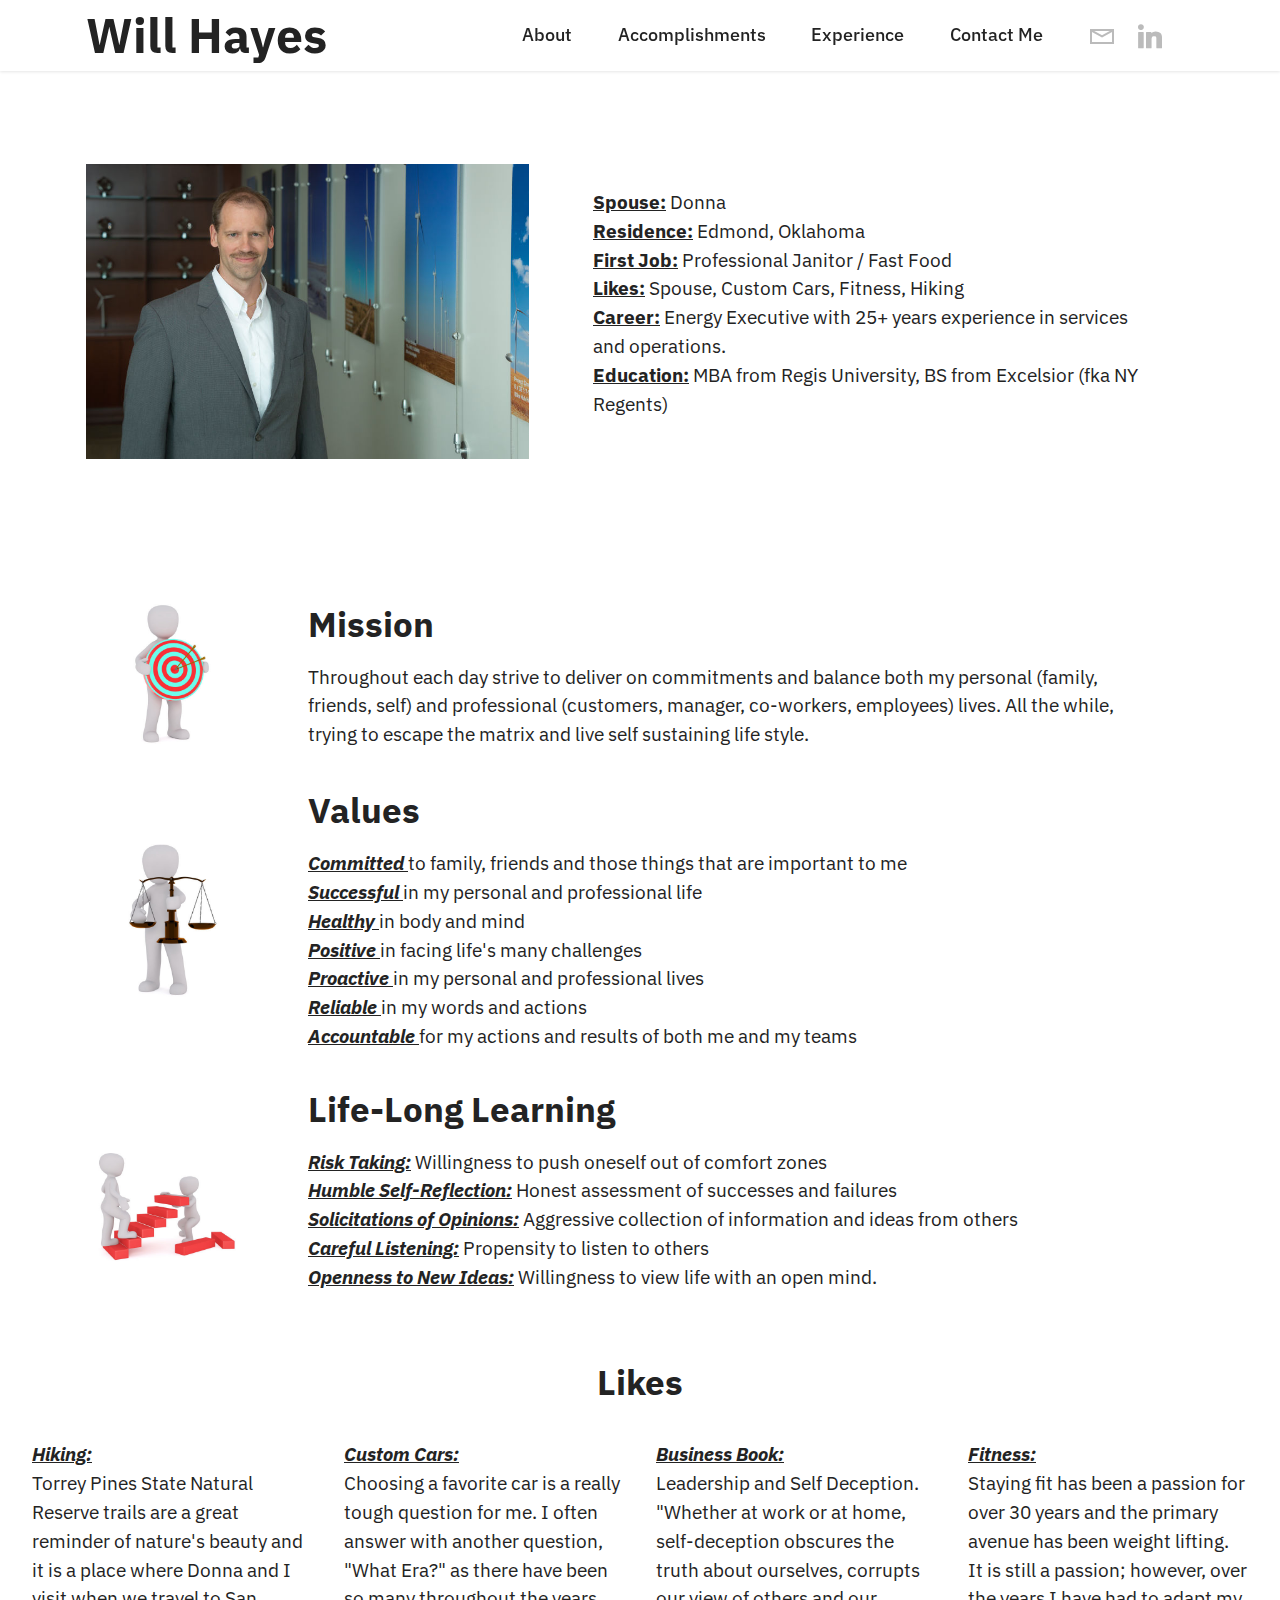
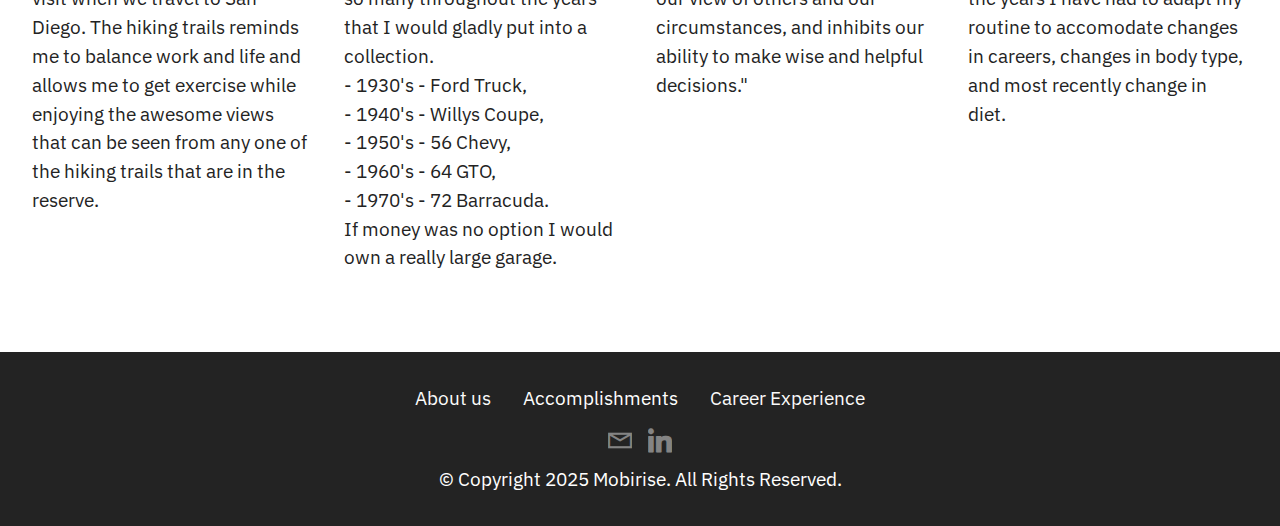
==== commit 92fb8f5a: "Rev2 Upload" ====
--- a/index.html
+++ b/index.html
@@ -33,7 +33,7 @@
         <div class="container">
             <div class="navbar-brand">
                 
-                <span class="navbar-caption-wrap"><a class="navbar-caption text-black text-primary display-5" href="index.html">Will Hayes</a></span>
+                <span class="navbar-caption-wrap"><a class="navbar-caption text-black text-primary display-2" href="index.html">Will Hayes</a></span>
             </div>
             <button class="navbar-toggler" type="button" data-toggle="collapse" data-target="#navbarSupportedContent" aria-controls="navbarNavAltMarkup" aria-expanded="false" aria-label="Toggle navigation">
                 <div class="hamburger">
@@ -47,8 +47,8 @@
                 <ul class="navbar-nav nav-dropdown nav-right" data-app-modern-menu="true"><li class="nav-item"><a class="nav-link link text-black text-primary display-4" href="index.html">
                             About</a></li>
                     <li class="nav-item"><a class="nav-link link text-black text-primary display-4" href="page2.html">Accomplishments</a></li>
-                    <li class="nav-item"><a class="nav-link link text-black text-primary display-4" href="page1.html">Career Experience</a>
-                    </li></ul>
+                    <li class="nav-item"><a class="nav-link link text-black text-primary display-4" href="page1.html">Experience</a>
+                    </li><li class="nav-item"><a class="nav-link link text-black text-primary display-4" href="page3.html">Contact Me</a></li></ul>
                 <div class="icons-menu">
                     <a class="iconfont-wrapper" href="mailto:will.e.hayes@gmail.com">
                         <span class="p-2 mbr-iconfont mobi-mbri-letter mobi-mbri" style="color: rgb(187, 187, 187); fill: rgb(187, 187, 187);"></span>
@@ -65,7 +65,7 @@
     </nav>
 </section>
 
-<section class="engine"><a href="https://mobirise.info/z">best free css templates</a></section><section class="image1 cid-uoLMz3s8Fi" id="image1-1v">
+<section class="engine"><a href="https://mobirise.info/l">free web templates</a></section><section class="image1 cid-uoLMz3s8Fi" id="image1-1v">
     
 
     
@@ -300,10 +300,6 @@
                     </div><div class="soc-item">
                         <a href="https://www.linkedin.com/in/will-hayes-8326918/" target="_blank">
                             <span class="mbr-iconfont mbr-iconfont-social socicon-linkedin socicon" style="color: rgb(228, 228, 228); fill: rgb(228, 228, 228);"></span>
-                        </a>
-                    </div><div class="soc-item">
-                        <a href="tel:+1 (770) 312-9494">
-                            <span class="mbr-iconfont mbr-iconfont-social socicon-viber socicon" style="color: rgb(228, 228, 228); fill: rgb(228, 228, 228);"></span>
                         </a>
                     </div></div>
             </div>
--- a/assets/mobirise/css/mbr-additional.css
+++ b/assets/mobirise/css/mbr-additional.css
@@ -1733,6 +1733,7 @@
 }
 .cid-uoLPIUvIRG H3 {
   text-align: left;
+  color: #4479d9;
 }
 .cid-uoLPIUvIRG H4 {
   text-align: left;
@@ -2028,20 +2029,6 @@
 }
 .cid-uoKGx3hqM7 .mbr-text {
   text-align: center;
-}
-.cid-uoKZ6iENmR {
-  padding-top: 2rem;
-  padding-bottom: 0rem;
-  background-color: #ffffff;
-}
-.cid-uoKZ6iENmR .line {
-  background-color: #bbbbbb;
-  align: center;
-  height: 2px;
-  margin: 0 auto;
-}
-.cid-uoKZ6iENmR .mbr-text {
-  color: #4479d9;
 }
 .cid-uoKKBPgQxq {
   padding-top: 1rem;
@@ -2068,72 +2055,7 @@
 }
 .cid-uoKKBPgQxq H3 {
   color: #4479d9;
-}
-.cid-uoKYOot9pt {
-  padding-top: 0rem;
-  padding-bottom: 0rem;
-  background-color: #ffffff;
-}
-.cid-uoKYOot9pt .line {
-  background-color: #bbbbbb;
-  align: center;
-  height: 2px;
-  margin: 0 auto;
-}
-.cid-uoKYOot9pt .mbr-text {
-  color: #4479d9;
-}
-.cid-uoKSALFgWP {
-  padding-top: 2rem;
-  padding-bottom: 0rem;
-  background-color: #fafafa;
-}
-.cid-uoKSALFgWP .mbr-iconfont {
-  display: block;
-  font-size: 4rem;
-  color: #6592e6;
-  margin-bottom: 2rem;
-}
-.cid-uoKSALFgWP .card-wrapper {
-  min-height: 220px;
-  transition: all 0.3s;
-  border-radius: 4px;
-  padding: 1rem;
-  background: #fafafa;
-  display: flex;
-  justify-content: center;
-  align-items: center;
-  margin-bottom: 2rem;
-}
-.cid-uoKSALFgWP .card-title,
-.cid-uoKSALFgWP .card-box {
-  color: #111111;
-}
-.cid-uoKSBeKgHE {
-  padding-top: 0rem;
-  padding-bottom: 2rem;
-  background-color: #fafafa;
-}
-.cid-uoKSBeKgHE .mbr-iconfont {
-  display: block;
-  font-size: 4rem;
-  color: #6592e6;
-  margin-bottom: 2rem;
-}
-.cid-uoKSBeKgHE .card-wrapper {
-  min-height: 220px;
-  transition: all 0.3s;
-  border-radius: 4px;
-  padding: 1rem;
-  background: #fafafa;
-  display: flex;
-  justify-content: center;
-  align-items: center;
-  margin-bottom: 2rem;
-}
-.cid-uoKSBeKgHE .card-title,
-.cid-uoKSBeKgHE .card-box {
-  color: #111111;
+  text-align: center;
 }
 .cid-uoL9nt1URe {
   z-index: 1000;
@@ -2482,6 +2404,50 @@
     left: -1rem;
   }
 }
+.cid-upfj9FepNK {
+  padding-top: 2rem;
+  padding-bottom: 3rem;
+  background-color: #ffffff;
+}
+.cid-upfj9FepNK .top-line {
+  display: flex;
+  justify-content: space-between;
+}
+.cid-upfj9FepNK .mbr-section-title,
+.cid-upfj9FepNK .mbr-section-subtitle {
+  text-align: center;
+}
+.cid-upfj9FepNK .card:not(:nth-last-child(1)) {
+  margin-bottom: 2rem;
+}
+.cid-upfj9FepNK .card-wrapper {
+  border-radius: 4px;
+  background-color: #fafafa;
+  background-color: transparent;
+}
+.cid-upfj9FepNK .image-wrapper img {
+  width: 100%;
+  object-fit: cover;
+}
+@media (max-width: 767px) {
+  .cid-upfj9FepNK .card-box {
+    padding: 1rem;
+  }
+}
+@media (min-width: 768px) {
+  .cid-upfj9FepNK .card-box {
+    padding-right: 2rem;
+  }
+}
+@media (min-width: 992px) {
+  .cid-upfj9FepNK .card-box {
+    padding-left: 2rem;
+    padding-right: 4rem;
+  }
+}
+.cid-upfj9FepNK H3 {
+  color: #4479d9;
+}
 .cid-uoLpqIvoYu {
   padding-top: 2rem;
   padding-bottom: 2rem;
@@ -2550,3 +2516,439 @@
 .cid-uoLpqIvoYu .media-container-row .row-copirayt p {
   width: 100%;
 }
+.cid-uoL9nt1URe {
+  z-index: 1000;
+  width: 100%;
+  position: relative;
+  min-height: 60px;
+}
+.cid-uoL9nt1URe nav.navbar {
+  position: fixed;
+}
+.cid-uoL9nt1URe .dropdown-item:before {
+  font-family: Moririse2 !important;
+  content: '\e966';
+  display: inline-block;
+  width: 0;
+  position: absolute;
+  left: 1rem;
+  top: 0.5rem;
+  margin-right: 0.5rem;
+  line-height: 1;
+  font-size: inherit;
+  vertical-align: middle;
+  text-align: center;
+  overflow: hidden;
+  transform: scale(0, 1);
+  transition: all 0.25s ease-in-out;
+}
+.cid-uoL9nt1URe .dropdown-menu {
+  padding: 0;
+  border-radius: 4px;
+  box-shadow: 0 1px 3px 0 rgba(0, 0, 0, 0.1);
+}
+.cid-uoL9nt1URe .dropdown-item {
+  border-bottom: 1px solid #e6e6e6;
+}
+.cid-uoL9nt1URe .dropdown-item:hover,
+.cid-uoL9nt1URe .dropdown-item:focus {
+  background: #6592e6 !important;
+  color: white !important;
+}
+.cid-uoL9nt1URe .dropdown-item:first-child {
+  border-top-left-radius: 4px;
+  border-top-right-radius: 4px;
+}
+.cid-uoL9nt1URe .dropdown-item:last-child {
+  border-bottom: none;
+  border-bottom-left-radius: 4px;
+  border-bottom-right-radius: 4px;
+}
+.cid-uoL9nt1URe .nav-dropdown .link {
+  padding: 0 0.3em !important;
+  margin: .667em 1em !important;
+}
+.cid-uoL9nt1URe .nav-dropdown .link.dropdown-toggle::after {
+  margin-left: 0.5rem;
+  margin-top: 0.2rem;
+}
+.cid-uoL9nt1URe .nav-link {
+  position: relative;
+}
+.cid-uoL9nt1URe .container {
+  display: flex;
+  margin: auto;
+}
+.cid-uoL9nt1URe .iconfont-wrapper {
+  color: #bbbbbb !important;
+  font-size: 1.5rem;
+  padding-right: .5rem;
+}
+.cid-uoL9nt1URe .dropdown-menu,
+.cid-uoL9nt1URe .navbar.opened {
+  background: #ffffff !important;
+}
+.cid-uoL9nt1URe .nav-item:focus,
+.cid-uoL9nt1URe .nav-link:focus {
+  outline: none;
+}
+.cid-uoL9nt1URe .dropdown .dropdown-menu .dropdown-item {
+  width: auto;
+  transition: all 0.25s ease-in-out;
+}
+.cid-uoL9nt1URe .dropdown .dropdown-menu .dropdown-item::after {
+  right: 0.5rem;
+}
+.cid-uoL9nt1URe .dropdown .dropdown-menu .dropdown-item .mbr-iconfont {
+  margin-right: .5rem;
+  vertical-align: sub;
+}
+.cid-uoL9nt1URe .dropdown .dropdown-menu .dropdown-item .mbr-iconfont:before {
+  display: inline-block;
+  transform: scale(1, 1);
+  transition: all 0.25s ease-in-out;
+}
+.cid-uoL9nt1URe .collapsed .dropdown-menu .dropdown-item:before {
+  display: none;
+}
+.cid-uoL9nt1URe .collapsed .dropdown .dropdown-menu .dropdown-item {
+  padding: 0.235em 1.5em 0.235em 1.5em !important;
+  transition: none;
+  margin: 0 !important;
+}
+.cid-uoL9nt1URe .navbar {
+  min-height: 70px;
+  transition: all .3s;
+  border-bottom: 1px solid transparent;
+  box-shadow: 0 1px 3px 0 rgba(0, 0, 0, 0.1);
+  background: #ffffff;
+}
+.cid-uoL9nt1URe .navbar.opened {
+  transition: all .3s;
+}
+.cid-uoL9nt1URe .navbar .dropdown-item {
+  padding: .5rem 1.8rem;
+}
+.cid-uoL9nt1URe .navbar .navbar-logo img {
+  width: auto;
+}
+.cid-uoL9nt1URe .navbar .navbar-collapse {
+  justify-content: flex-end;
+  z-index: 1;
+}
+.cid-uoL9nt1URe .navbar.collapsed {
+  justify-content: center;
+}
+.cid-uoL9nt1URe .navbar.collapsed .nav-item .nav-link::before {
+  display: none;
+}
+.cid-uoL9nt1URe .navbar.collapsed.opened .dropdown-menu {
+  top: 0;
+}
+.cid-uoL9nt1URe .navbar.collapsed .dropdown-menu .dropdown-submenu {
+  left: 0 !important;
+}
+.cid-uoL9nt1URe .navbar.collapsed .dropdown-menu .dropdown-item:after {
+  right: auto;
+}
+.cid-uoL9nt1URe .navbar.collapsed .dropdown-menu .dropdown-toggle[data-toggle="dropdown-submenu"]:after {
+  margin-left: 0.5rem;
+  margin-top: 0.2rem;
+  border-top: 0.35em solid;
+  border-right: 0.35em solid transparent;
+  border-left: 0.35em solid transparent;
+  border-bottom: 0;
+  top: 41%;
+}
+.cid-uoL9nt1URe .navbar.collapsed ul.navbar-nav li {
+  margin: auto;
+}
+.cid-uoL9nt1URe .navbar.collapsed .dropdown-menu .dropdown-item {
+  padding: .25rem 1.5rem;
+  text-align: center;
+}
+.cid-uoL9nt1URe .navbar.collapsed .icons-menu {
+  padding-left: 0;
+  padding-right: 0;
+  padding-top: .5rem;
+  padding-bottom: .5rem;
+}
+@media (max-width: 991px) {
+  .cid-uoL9nt1URe .navbar .nav-item .nav-link::before {
+    display: none;
+  }
+  .cid-uoL9nt1URe .navbar.opened .dropdown-menu {
+    top: 0;
+  }
+  .cid-uoL9nt1URe .navbar .dropdown-menu .dropdown-submenu {
+    left: 0 !important;
+  }
+  .cid-uoL9nt1URe .navbar .dropdown-menu .dropdown-item:after {
+    right: auto;
+  }
+  .cid-uoL9nt1URe .navbar .dropdown-menu .dropdown-toggle[data-toggle="dropdown-submenu"]:after {
+    margin-left: 0.5rem;
+    margin-top: 0.2rem;
+    border-top: 0.35em solid;
+    border-right: 0.35em solid transparent;
+    border-left: 0.35em solid transparent;
+    border-bottom: 0;
+    top: 40%;
+  }
+  .cid-uoL9nt1URe .navbar .navbar-logo img {
+    height: 3rem !important;
+  }
+  .cid-uoL9nt1URe .navbar ul.navbar-nav li {
+    margin: auto;
+  }
+  .cid-uoL9nt1URe .navbar .dropdown-menu .dropdown-item {
+    padding: .25rem 1.5rem !important;
+    text-align: center;
+  }
+  .cid-uoL9nt1URe .navbar .navbar-brand {
+    flex-shrink: initial;
+    flex-basis: auto;
+    word-break: break-word;
+    padding-right: 2rem;
+  }
+  .cid-uoL9nt1URe .navbar .navbar-toggler {
+    flex-basis: auto;
+  }
+  .cid-uoL9nt1URe .navbar .icons-menu {
+    padding-left: 0;
+    padding-top: .5rem;
+    padding-bottom: .5rem;
+  }
+}
+.cid-uoL9nt1URe .navbar.navbar-short {
+  min-height: 60px;
+}
+.cid-uoL9nt1URe .navbar.navbar-short .navbar-logo img {
+  height: 2.5rem !important;
+}
+.cid-uoL9nt1URe .navbar.navbar-short .navbar-brand {
+  min-height: 60px;
+  padding: 0;
+}
+.cid-uoL9nt1URe .navbar-brand {
+  min-height: 70px;
+  flex-shrink: 0;
+  align-items: center;
+  margin-right: 0;
+  padding: 0;
+  transition: all .3s;
+  word-break: break-word;
+  z-index: 1;
+}
+.cid-uoL9nt1URe .navbar-brand .navbar-caption {
+  line-height: inherit !important;
+}
+.cid-uoL9nt1URe .navbar-brand .navbar-logo a {
+  outline: none;
+}
+.cid-uoL9nt1URe .dropdown-item.active,
+.cid-uoL9nt1URe .dropdown-item:active {
+  background-color: transparent;
+}
+.cid-uoL9nt1URe .navbar-expand-lg .navbar-nav .nav-link {
+  padding: 0;
+}
+.cid-uoL9nt1URe .nav-dropdown .link.dropdown-toggle {
+  margin-right: 1.667em;
+}
+.cid-uoL9nt1URe .nav-dropdown .link.dropdown-toggle[aria-expanded="true"] {
+  margin-right: 0;
+  padding: 0.667em 1.667em;
+}
+.cid-uoL9nt1URe .navbar.navbar-expand-lg .dropdown .dropdown-menu {
+  background: #ffffff;
+}
+.cid-uoL9nt1URe .navbar.navbar-expand-lg .dropdown .dropdown-menu .dropdown-submenu {
+  margin: 0;
+  left: 100%;
+}
+.cid-uoL9nt1URe .navbar .dropdown.open > .dropdown-menu {
+  display: block;
+}
+.cid-uoL9nt1URe ul.navbar-nav {
+  flex-wrap: wrap;
+}
+.cid-uoL9nt1URe .navbar-buttons {
+  text-align: center;
+  min-width: 170px;
+}
+.cid-uoL9nt1URe button.navbar-toggler {
+  outline: none;
+  width: 31px;
+  height: 20px;
+  cursor: pointer;
+  transition: all .2s;
+  position: relative;
+  align-self: center;
+}
+.cid-uoL9nt1URe button.navbar-toggler .hamburger span {
+  position: absolute;
+  right: 0;
+  width: 30px;
+  height: 2px;
+  border-right: 5px;
+  background-color: #000000;
+}
+.cid-uoL9nt1URe button.navbar-toggler .hamburger span:nth-child(1) {
+  top: 0;
+  transition: all .2s;
+}
+.cid-uoL9nt1URe button.navbar-toggler .hamburger span:nth-child(2) {
+  top: 8px;
+  transition: all .15s;
+}
+.cid-uoL9nt1URe button.navbar-toggler .hamburger span:nth-child(3) {
+  top: 8px;
+  transition: all .15s;
+}
+.cid-uoL9nt1URe button.navbar-toggler .hamburger span:nth-child(4) {
+  top: 16px;
+  transition: all .2s;
+}
+.cid-uoL9nt1URe nav.opened .hamburger span:nth-child(1) {
+  top: 8px;
+  width: 0;
+  opacity: 0;
+  right: 50%;
+  transition: all .2s;
+}
+.cid-uoL9nt1URe nav.opened .hamburger span:nth-child(2) {
+  transform: rotate(45deg);
+  transition: all .25s;
+}
+.cid-uoL9nt1URe nav.opened .hamburger span:nth-child(3) {
+  transform: rotate(-45deg);
+  transition: all .25s;
+}
+.cid-uoL9nt1URe nav.opened .hamburger span:nth-child(4) {
+  top: 8px;
+  width: 0;
+  opacity: 0;
+  right: 50%;
+  transition: all .2s;
+}
+.cid-uoL9nt1URe .navbar-dropdown {
+  padding: 0 1rem;
+  position: fixed;
+}
+.cid-uoL9nt1URe a.nav-link {
+  display: flex;
+  align-items: center;
+  justify-content: center;
+}
+.cid-uoL9nt1URe .icons-menu {
+  flex-wrap: nowrap;
+  display: flex;
+  justify-content: center;
+  padding-left: 1rem;
+  padding-right: 1rem;
+  padding-top: 0.3rem;
+  text-align: center;
+}
+@media screen and (-ms-high-contrast: active), (-ms-high-contrast: none) {
+  .cid-uoL9nt1URe .navbar {
+    height: 70px;
+  }
+  .cid-uoL9nt1URe .navbar.opened {
+    height: auto;
+  }
+  .cid-uoL9nt1URe .nav-item .nav-link:hover::before {
+    width: 175%;
+    max-width: calc(100% + 2rem);
+    left: -1rem;
+  }
+}
+.cid-upchJL6vKn {
+  padding-top: 10rem;
+  padding-bottom: 10rem;
+  background-image: url("../../../assets/images/mbr-1836x1227.jpg");
+}
+.cid-upchJL6vKn .mbr-overlay {
+  background-color: #ffffff;
+  opacity: 0.2;
+}
+.cid-upchJL6vKn form .mbr-section-btn {
+  text-align: center;
+  width: 100%;
+}
+.cid-upchJL6vKn form .mbr-section-btn .btn {
+  display: inline-flex;
+}
+@media (max-width: 991px) {
+  .cid-upchJL6vKn form .mbr-section-btn .btn {
+    width: 100%;
+  }
+}
+.cid-uoLpqIvoYu {
+  padding-top: 2rem;
+  padding-bottom: 2rem;
+  background-color: #232323;
+}
+.cid-uoLpqIvoYu .row-links {
+  width: 100%;
+  justify-content: center;
+}
+.cid-uoLpqIvoYu .social-row {
+  width: 100%;
+  justify-content: center;
+}
+.cid-uoLpqIvoYu .media-container-row {
+  flex-direction: column;
+  justify-content: center;
+  align-items: center;
+}
+.cid-uoLpqIvoYu .media-container-row .foot-menu {
+  list-style: none;
+  display: flex;
+  justify-content: center;
+  flex-wrap: wrap;
+  padding: 0;
+  margin-bottom: 0;
+}
+.cid-uoLpqIvoYu .media-container-row .foot-menu li {
+  padding: 0 1rem 1rem 1rem;
+}
+.cid-uoLpqIvoYu .media-container-row .foot-menu li p {
+  margin: 0;
+}
+.cid-uoLpqIvoYu .media-container-row .social-list {
+  padding-left: 0;
+  margin-bottom: 0;
+  list-style: none;
+  display: flex;
+  flex-wrap: wrap;
+  justify-content: flex-end;
+}
+.cid-uoLpqIvoYu .media-container-row .social-list .mbr-iconfont-social {
+  font-size: 1.5rem;
+  color: #ffffff;
+}
+.cid-uoLpqIvoYu .media-container-row .social-list .soc-item {
+  margin: 0 .5rem;
+}
+.cid-uoLpqIvoYu .media-container-row .social-list a {
+  margin: 0;
+  opacity: .5;
+  transition: .2s linear;
+}
+.cid-uoLpqIvoYu .media-container-row .social-list a:hover {
+  opacity: 1;
+}
+@media (max-width: 767px) {
+  .cid-uoLpqIvoYu .media-container-row .social-list {
+    -webkit-justify-content: center;
+    justify-content: center;
+  }
+}
+.cid-uoLpqIvoYu .media-container-row .row-copirayt {
+  word-break: break-word;
+  width: 100%;
+}
+.cid-uoLpqIvoYu .media-container-row .row-copirayt p {
+  width: 100%;
+}
--- a/assets/mobirise/css/mbr-additional.css
+++ b/assets/mobirise/css/mbr-additional.css
@@ -1733,6 +1733,7 @@
 }
 .cid-uoLPIUvIRG H3 {
   text-align: left;
+  color: #4479d9;
 }
 .cid-uoLPIUvIRG H4 {
   text-align: left;
@@ -2028,20 +2029,6 @@
 }
 .cid-uoKGx3hqM7 .mbr-text {
   text-align: center;
-}
-.cid-uoKZ6iENmR {
-  padding-top: 2rem;
-  padding-bottom: 0rem;
-  background-color: #ffffff;
-}
-.cid-uoKZ6iENmR .line {
-  background-color: #bbbbbb;
-  align: center;
-  height: 2px;
-  margin: 0 auto;
-}
-.cid-uoKZ6iENmR .mbr-text {
-  color: #4479d9;
 }
 .cid-uoKKBPgQxq {
   padding-top: 1rem;
@@ -2068,72 +2055,7 @@
 }
 .cid-uoKKBPgQxq H3 {
   color: #4479d9;
-}
-.cid-uoKYOot9pt {
-  padding-top: 0rem;
-  padding-bottom: 0rem;
-  background-color: #ffffff;
-}
-.cid-uoKYOot9pt .line {
-  background-color: #bbbbbb;
-  align: center;
-  height: 2px;
-  margin: 0 auto;
-}
-.cid-uoKYOot9pt .mbr-text {
-  color: #4479d9;
-}
-.cid-uoKSALFgWP {
-  padding-top: 2rem;
-  padding-bottom: 0rem;
-  background-color: #fafafa;
-}
-.cid-uoKSALFgWP .mbr-iconfont {
-  display: block;
-  font-size: 4rem;
-  color: #6592e6;
-  margin-bottom: 2rem;
-}
-.cid-uoKSALFgWP .card-wrapper {
-  min-height: 220px;
-  transition: all 0.3s;
-  border-radius: 4px;
-  padding: 1rem;
-  background: #fafafa;
-  display: flex;
-  justify-content: center;
-  align-items: center;
-  margin-bottom: 2rem;
-}
-.cid-uoKSALFgWP .card-title,
-.cid-uoKSALFgWP .card-box {
-  color: #111111;
-}
-.cid-uoKSBeKgHE {
-  padding-top: 0rem;
-  padding-bottom: 2rem;
-  background-color: #fafafa;
-}
-.cid-uoKSBeKgHE .mbr-iconfont {
-  display: block;
-  font-size: 4rem;
-  color: #6592e6;
-  margin-bottom: 2rem;
-}
-.cid-uoKSBeKgHE .card-wrapper {
-  min-height: 220px;
-  transition: all 0.3s;
-  border-radius: 4px;
-  padding: 1rem;
-  background: #fafafa;
-  display: flex;
-  justify-content: center;
-  align-items: center;
-  margin-bottom: 2rem;
-}
-.cid-uoKSBeKgHE .card-title,
-.cid-uoKSBeKgHE .card-box {
-  color: #111111;
+  text-align: center;
 }
 .cid-uoL9nt1URe {
   z-index: 1000;
@@ -2482,6 +2404,50 @@
     left: -1rem;
   }
 }
+.cid-upfj9FepNK {
+  padding-top: 2rem;
+  padding-bottom: 3rem;
+  background-color: #ffffff;
+}
+.cid-upfj9FepNK .top-line {
+  display: flex;
+  justify-content: space-between;
+}
+.cid-upfj9FepNK .mbr-section-title,
+.cid-upfj9FepNK .mbr-section-subtitle {
+  text-align: center;
+}
+.cid-upfj9FepNK .card:not(:nth-last-child(1)) {
+  margin-bottom: 2rem;
+}
+.cid-upfj9FepNK .card-wrapper {
+  border-radius: 4px;
+  background-color: #fafafa;
+  background-color: transparent;
+}
+.cid-upfj9FepNK .image-wrapper img {
+  width: 100%;
+  object-fit: cover;
+}
+@media (max-width: 767px) {
+  .cid-upfj9FepNK .card-box {
+    padding: 1rem;
+  }
+}
+@media (min-width: 768px) {
+  .cid-upfj9FepNK .card-box {
+    padding-right: 2rem;
+  }
+}
+@media (min-width: 992px) {
+  .cid-upfj9FepNK .card-box {
+    padding-left: 2rem;
+    padding-right: 4rem;
+  }
+}
+.cid-upfj9FepNK H3 {
+  color: #4479d9;
+}
 .cid-uoLpqIvoYu {
   padding-top: 2rem;
   padding-bottom: 2rem;
@@ -2550,3 +2516,439 @@
 .cid-uoLpqIvoYu .media-container-row .row-copirayt p {
   width: 100%;
 }
+.cid-uoL9nt1URe {
+  z-index: 1000;
+  width: 100%;
+  position: relative;
+  min-height: 60px;
+}
+.cid-uoL9nt1URe nav.navbar {
+  position: fixed;
+}
+.cid-uoL9nt1URe .dropdown-item:before {
+  font-family: Moririse2 !important;
+  content: '\e966';
+  display: inline-block;
+  width: 0;
+  position: absolute;
+  left: 1rem;
+  top: 0.5rem;
+  margin-right: 0.5rem;
+  line-height: 1;
+  font-size: inherit;
+  vertical-align: middle;
+  text-align: center;
+  overflow: hidden;
+  transform: scale(0, 1);
+  transition: all 0.25s ease-in-out;
+}
+.cid-uoL9nt1URe .dropdown-menu {
+  padding: 0;
+  border-radius: 4px;
+  box-shadow: 0 1px 3px 0 rgba(0, 0, 0, 0.1);
+}
+.cid-uoL9nt1URe .dropdown-item {
+  border-bottom: 1px solid #e6e6e6;
+}
+.cid-uoL9nt1URe .dropdown-item:hover,
+.cid-uoL9nt1URe .dropdown-item:focus {
+  background: #6592e6 !important;
+  color: white !important;
+}
+.cid-uoL9nt1URe .dropdown-item:first-child {
+  border-top-left-radius: 4px;
+  border-top-right-radius: 4px;
+}
+.cid-uoL9nt1URe .dropdown-item:last-child {
+  border-bottom: none;
+  border-bottom-left-radius: 4px;
+  border-bottom-right-radius: 4px;
+}
+.cid-uoL9nt1URe .nav-dropdown .link {
+  padding: 0 0.3em !important;
+  margin: .667em 1em !important;
+}
+.cid-uoL9nt1URe .nav-dropdown .link.dropdown-toggle::after {
+  margin-left: 0.5rem;
+  margin-top: 0.2rem;
+}
+.cid-uoL9nt1URe .nav-link {
+  position: relative;
+}
+.cid-uoL9nt1URe .container {
+  display: flex;
+  margin: auto;
+}
+.cid-uoL9nt1URe .iconfont-wrapper {
+  color: #bbbbbb !important;
+  font-size: 1.5rem;
+  padding-right: .5rem;
+}
+.cid-uoL9nt1URe .dropdown-menu,
+.cid-uoL9nt1URe .navbar.opened {
+  background: #ffffff !important;
+}
+.cid-uoL9nt1URe .nav-item:focus,
+.cid-uoL9nt1URe .nav-link:focus {
+  outline: none;
+}
+.cid-uoL9nt1URe .dropdown .dropdown-menu .dropdown-item {
+  width: auto;
+  transition: all 0.25s ease-in-out;
+}
+.cid-uoL9nt1URe .dropdown .dropdown-menu .dropdown-item::after {
+  right: 0.5rem;
+}
+.cid-uoL9nt1URe .dropdown .dropdown-menu .dropdown-item .mbr-iconfont {
+  margin-right: .5rem;
+  vertical-align: sub;
+}
+.cid-uoL9nt1URe .dropdown .dropdown-menu .dropdown-item .mbr-iconfont:before {
+  display: inline-block;
+  transform: scale(1, 1);
+  transition: all 0.25s ease-in-out;
+}
+.cid-uoL9nt1URe .collapsed .dropdown-menu .dropdown-item:before {
+  display: none;
+}
+.cid-uoL9nt1URe .collapsed .dropdown .dropdown-menu .dropdown-item {
+  padding: 0.235em 1.5em 0.235em 1.5em !important;
+  transition: none;
+  margin: 0 !important;
+}
+.cid-uoL9nt1URe .navbar {
+  min-height: 70px;
+  transition: all .3s;
+  border-bottom: 1px solid transparent;
+  box-shadow: 0 1px 3px 0 rgba(0, 0, 0, 0.1);
+  background: #ffffff;
+}
+.cid-uoL9nt1URe .navbar.opened {
+  transition: all .3s;
+}
+.cid-uoL9nt1URe .navbar .dropdown-item {
+  padding: .5rem 1.8rem;
+}
+.cid-uoL9nt1URe .navbar .navbar-logo img {
+  width: auto;
+}
+.cid-uoL9nt1URe .navbar .navbar-collapse {
+  justify-content: flex-end;
+  z-index: 1;
+}
+.cid-uoL9nt1URe .navbar.collapsed {
+  justify-content: center;
+}
+.cid-uoL9nt1URe .navbar.collapsed .nav-item .nav-link::before {
+  display: none;
+}
+.cid-uoL9nt1URe .navbar.collapsed.opened .dropdown-menu {
+  top: 0;
+}
+.cid-uoL9nt1URe .navbar.collapsed .dropdown-menu .dropdown-submenu {
+  left: 0 !important;
+}
+.cid-uoL9nt1URe .navbar.collapsed .dropdown-menu .dropdown-item:after {
+  right: auto;
+}
+.cid-uoL9nt1URe .navbar.collapsed .dropdown-menu .dropdown-toggle[data-toggle="dropdown-submenu"]:after {
+  margin-left: 0.5rem;
+  margin-top: 0.2rem;
+  border-top: 0.35em solid;
+  border-right: 0.35em solid transparent;
+  border-left: 0.35em solid transparent;
+  border-bottom: 0;
+  top: 41%;
+}
+.cid-uoL9nt1URe .navbar.collapsed ul.navbar-nav li {
+  margin: auto;
+}
+.cid-uoL9nt1URe .navbar.collapsed .dropdown-menu .dropdown-item {
+  padding: .25rem 1.5rem;
+  text-align: center;
+}
+.cid-uoL9nt1URe .navbar.collapsed .icons-menu {
+  padding-left: 0;
+  padding-right: 0;
+  padding-top: .5rem;
+  padding-bottom: .5rem;
+}
+@media (max-width: 991px) {
+  .cid-uoL9nt1URe .navbar .nav-item .nav-link::before {
+    display: none;
+  }
+  .cid-uoL9nt1URe .navbar.opened .dropdown-menu {
+    top: 0;
+  }
+  .cid-uoL9nt1URe .navbar .dropdown-menu .dropdown-submenu {
+    left: 0 !important;
+  }
+  .cid-uoL9nt1URe .navbar .dropdown-menu .dropdown-item:after {
+    right: auto;
+  }
+  .cid-uoL9nt1URe .navbar .dropdown-menu .dropdown-toggle[data-toggle="dropdown-submenu"]:after {
+    margin-left: 0.5rem;
+    margin-top: 0.2rem;
+    border-top: 0.35em solid;
+    border-right: 0.35em solid transparent;
+    border-left: 0.35em solid transparent;
+    border-bottom: 0;
+    top: 40%;
+  }
+  .cid-uoL9nt1URe .navbar .navbar-logo img {
+    height: 3rem !important;
+  }
+  .cid-uoL9nt1URe .navbar ul.navbar-nav li {
+    margin: auto;
+  }
+  .cid-uoL9nt1URe .navbar .dropdown-menu .dropdown-item {
+    padding: .25rem 1.5rem !important;
+    text-align: center;
+  }
+  .cid-uoL9nt1URe .navbar .navbar-brand {
+    flex-shrink: initial;
+    flex-basis: auto;
+    word-break: break-word;
+    padding-right: 2rem;
+  }
+  .cid-uoL9nt1URe .navbar .navbar-toggler {
+    flex-basis: auto;
+  }
+  .cid-uoL9nt1URe .navbar .icons-menu {
+    padding-left: 0;
+    padding-top: .5rem;
+    padding-bottom: .5rem;
+  }
+}
+.cid-uoL9nt1URe .navbar.navbar-short {
+  min-height: 60px;
+}
+.cid-uoL9nt1URe .navbar.navbar-short .navbar-logo img {
+  height: 2.5rem !important;
+}
+.cid-uoL9nt1URe .navbar.navbar-short .navbar-brand {
+  min-height: 60px;
+  padding: 0;
+}
+.cid-uoL9nt1URe .navbar-brand {
+  min-height: 70px;
+  flex-shrink: 0;
+  align-items: center;
+  margin-right: 0;
+  padding: 0;
+  transition: all .3s;
+  word-break: break-word;
+  z-index: 1;
+}
+.cid-uoL9nt1URe .navbar-brand .navbar-caption {
+  line-height: inherit !important;
+}
+.cid-uoL9nt1URe .navbar-brand .navbar-logo a {
+  outline: none;
+}
+.cid-uoL9nt1URe .dropdown-item.active,
+.cid-uoL9nt1URe .dropdown-item:active {
+  background-color: transparent;
+}
+.cid-uoL9nt1URe .navbar-expand-lg .navbar-nav .nav-link {
+  padding: 0;
+}
+.cid-uoL9nt1URe .nav-dropdown .link.dropdown-toggle {
+  margin-right: 1.667em;
+}
+.cid-uoL9nt1URe .nav-dropdown .link.dropdown-toggle[aria-expanded="true"] {
+  margin-right: 0;
+  padding: 0.667em 1.667em;
+}
+.cid-uoL9nt1URe .navbar.navbar-expand-lg .dropdown .dropdown-menu {
+  background: #ffffff;
+}
+.cid-uoL9nt1URe .navbar.navbar-expand-lg .dropdown .dropdown-menu .dropdown-submenu {
+  margin: 0;
+  left: 100%;
+}
+.cid-uoL9nt1URe .navbar .dropdown.open > .dropdown-menu {
+  display: block;
+}
+.cid-uoL9nt1URe ul.navbar-nav {
+  flex-wrap: wrap;
+}
+.cid-uoL9nt1URe .navbar-buttons {
+  text-align: center;
+  min-width: 170px;
+}
+.cid-uoL9nt1URe button.navbar-toggler {
+  outline: none;
+  width: 31px;
+  height: 20px;
+  cursor: pointer;
+  transition: all .2s;
+  position: relative;
+  align-self: center;
+}
+.cid-uoL9nt1URe button.navbar-toggler .hamburger span {
+  position: absolute;
+  right: 0;
+  width: 30px;
+  height: 2px;
+  border-right: 5px;
+  background-color: #000000;
+}
+.cid-uoL9nt1URe button.navbar-toggler .hamburger span:nth-child(1) {
+  top: 0;
+  transition: all .2s;
+}
+.cid-uoL9nt1URe button.navbar-toggler .hamburger span:nth-child(2) {
+  top: 8px;
+  transition: all .15s;
+}
+.cid-uoL9nt1URe button.navbar-toggler .hamburger span:nth-child(3) {
+  top: 8px;
+  transition: all .15s;
+}
+.cid-uoL9nt1URe button.navbar-toggler .hamburger span:nth-child(4) {
+  top: 16px;
+  transition: all .2s;
+}
+.cid-uoL9nt1URe nav.opened .hamburger span:nth-child(1) {
+  top: 8px;
+  width: 0;
+  opacity: 0;
+  right: 50%;
+  transition: all .2s;
+}
+.cid-uoL9nt1URe nav.opened .hamburger span:nth-child(2) {
+  transform: rotate(45deg);
+  transition: all .25s;
+}
+.cid-uoL9nt1URe nav.opened .hamburger span:nth-child(3) {
+  transform: rotate(-45deg);
+  transition: all .25s;
+}
+.cid-uoL9nt1URe nav.opened .hamburger span:nth-child(4) {
+  top: 8px;
+  width: 0;
+  opacity: 0;
+  right: 50%;
+  transition: all .2s;
+}
+.cid-uoL9nt1URe .navbar-dropdown {
+  padding: 0 1rem;
+  position: fixed;
+}
+.cid-uoL9nt1URe a.nav-link {
+  display: flex;
+  align-items: center;
+  justify-content: center;
+}
+.cid-uoL9nt1URe .icons-menu {
+  flex-wrap: nowrap;
+  display: flex;
+  justify-content: center;
+  padding-left: 1rem;
+  padding-right: 1rem;
+  padding-top: 0.3rem;
+  text-align: center;
+}
+@media screen and (-ms-high-contrast: active), (-ms-high-contrast: none) {
+  .cid-uoL9nt1URe .navbar {
+    height: 70px;
+  }
+  .cid-uoL9nt1URe .navbar.opened {
+    height: auto;
+  }
+  .cid-uoL9nt1URe .nav-item .nav-link:hover::before {
+    width: 175%;
+    max-width: calc(100% + 2rem);
+    left: -1rem;
+  }
+}
+.cid-upchJL6vKn {
+  padding-top: 10rem;
+  padding-bottom: 10rem;
+  background-image: url("../../../assets/images/mbr-1836x1227.jpg");
+}
+.cid-upchJL6vKn .mbr-overlay {
+  background-color: #ffffff;
+  opacity: 0.2;
+}
+.cid-upchJL6vKn form .mbr-section-btn {
+  text-align: center;
+  width: 100%;
+}
+.cid-upchJL6vKn form .mbr-section-btn .btn {
+  display: inline-flex;
+}
+@media (max-width: 991px) {
+  .cid-upchJL6vKn form .mbr-section-btn .btn {
+    width: 100%;
+  }
+}
+.cid-uoLpqIvoYu {
+  padding-top: 2rem;
+  padding-bottom: 2rem;
+  background-color: #232323;
+}
+.cid-uoLpqIvoYu .row-links {
+  width: 100%;
+  justify-content: center;
+}
+.cid-uoLpqIvoYu .social-row {
+  width: 100%;
+  justify-content: center;
+}
+.cid-uoLpqIvoYu .media-container-row {
+  flex-direction: column;
+  justify-content: center;
+  align-items: center;
+}
+.cid-uoLpqIvoYu .media-container-row .foot-menu {
+  list-style: none;
+  display: flex;
+  justify-content: center;
+  flex-wrap: wrap;
+  padding: 0;
+  margin-bottom: 0;
+}
+.cid-uoLpqIvoYu .media-container-row .foot-menu li {
+  padding: 0 1rem 1rem 1rem;
+}
+.cid-uoLpqIvoYu .media-container-row .foot-menu li p {
+  margin: 0;
+}
+.cid-uoLpqIvoYu .media-container-row .social-list {
+  padding-left: 0;
+  margin-bottom: 0;
+  list-style: none;
+  display: flex;
+  flex-wrap: wrap;
+  justify-content: flex-end;
+}
+.cid-uoLpqIvoYu .media-container-row .social-list .mbr-iconfont-social {
+  font-size: 1.5rem;
+  color: #ffffff;
+}
+.cid-uoLpqIvoYu .media-container-row .social-list .soc-item {
+  margin: 0 .5rem;
+}
+.cid-uoLpqIvoYu .media-container-row .social-list a {
+  margin: 0;
+  opacity: .5;
+  transition: .2s linear;
+}
+.cid-uoLpqIvoYu .media-container-row .social-list a:hover {
+  opacity: 1;
+}
+@media (max-width: 767px) {
+  .cid-uoLpqIvoYu .media-container-row .social-list {
+    -webkit-justify-content: center;
+    justify-content: center;
+  }
+}
+.cid-uoLpqIvoYu .media-container-row .row-copirayt {
+  word-break: break-word;
+  width: 100%;
+}
+.cid-uoLpqIvoYu .media-container-row .row-copirayt p {
+  width: 100%;
+}
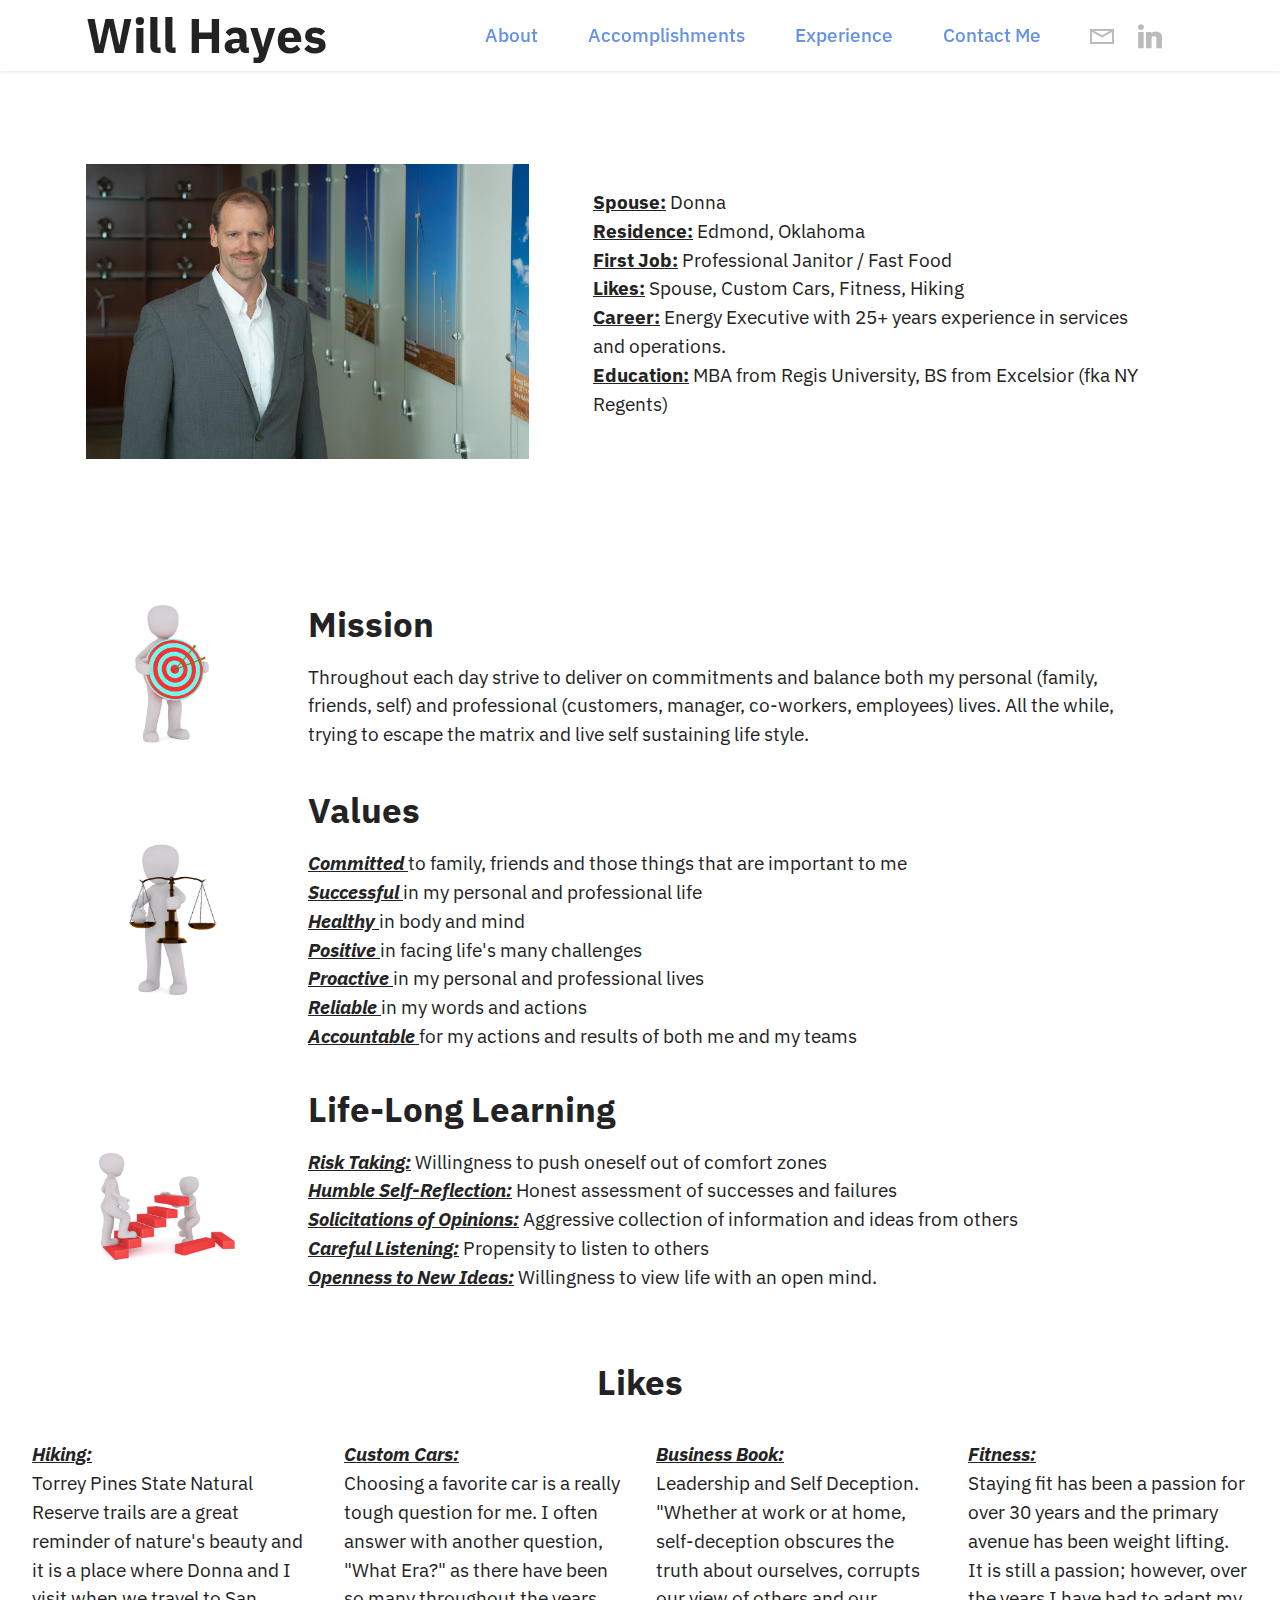
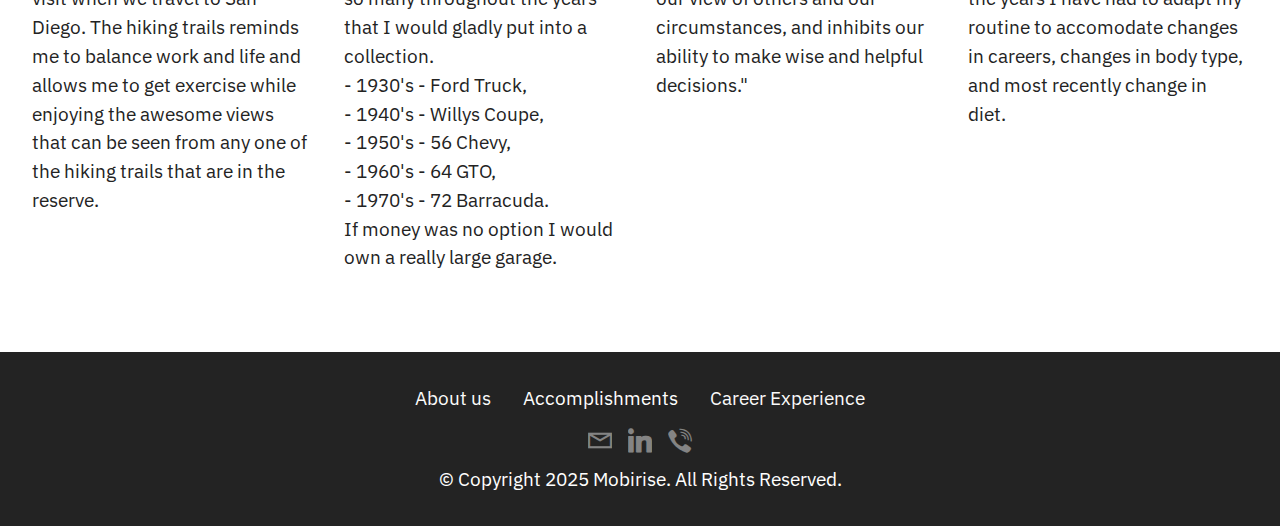
==== commit 63bfc1cb: "Revision 4 upload" ====
--- a/index.html
+++ b/index.html
@@ -44,11 +44,11 @@
                 </div>
             </button>
             <div class="collapse navbar-collapse" id="navbarSupportedContent">
-                <ul class="navbar-nav nav-dropdown nav-right" data-app-modern-menu="true"><li class="nav-item"><a class="nav-link link text-black text-primary display-4" href="index.html">
+                <ul class="navbar-nav nav-dropdown nav-right" data-app-modern-menu="true"><li class="nav-item"><a class="nav-link link text-primary display-7" href="index.html">
                             About</a></li>
-                    <li class="nav-item"><a class="nav-link link text-black text-primary display-4" href="page2.html">Accomplishments</a></li>
-                    <li class="nav-item"><a class="nav-link link text-black text-primary display-4" href="page1.html">Experience</a>
-                    </li><li class="nav-item"><a class="nav-link link text-black text-primary display-4" href="page3.html">Contact Me</a></li></ul>
+                    <li class="nav-item"><a class="nav-link link text-primary display-7" href="page2.html">Accomplishments</a></li>
+                    <li class="nav-item"><a class="nav-link link text-primary display-7" href="page1.html">Experience</a>
+                    </li><li class="nav-item"><a class="nav-link link text-primary display-7" href="page3.html">Contact Me</a></li></ul>
                 <div class="icons-menu">
                     <a class="iconfont-wrapper" href="mailto:will.e.hayes@gmail.com">
                         <span class="p-2 mbr-iconfont mobi-mbri-letter mobi-mbri" style="color: rgb(187, 187, 187); fill: rgb(187, 187, 187);"></span>
@@ -65,7 +65,7 @@
     </nav>
 </section>
 
-<section class="engine"><a href="https://mobirise.info/l">free web templates</a></section><section class="image1 cid-uoLMz3s8Fi" id="image1-1v">
+<section class="engine"><a href="https://mobirise.info/j">website templates</a></section><section class="image1 cid-uoLMz3s8Fi" id="image1-1v">
     
 
     
@@ -300,6 +300,10 @@
                     </div><div class="soc-item">
                         <a href="https://www.linkedin.com/in/will-hayes-8326918/" target="_blank">
                             <span class="mbr-iconfont mbr-iconfont-social socicon-linkedin socicon" style="color: rgb(228, 228, 228); fill: rgb(228, 228, 228);"></span>
+                        </a>
+                    </div><div class="soc-item">
+                        <a href="tel:+1 (770) 312-9494">
+                            <span class="mbr-iconfont mbr-iconfont-social socicon-viber socicon" style="color: rgb(228, 228, 228); fill: rgb(228, 228, 228);"></span>
                         </a>
                     </div></div>
             </div>
--- a/assets/mobirise/css/mbr-additional.css
+++ b/assets/mobirise/css/mbr-additional.css
@@ -2057,6 +2057,14 @@
   color: #4479d9;
   text-align: center;
 }
+.cid-upB57okJuK {
+  padding-top: 2rem;
+  padding-bottom: 0rem;
+  background-color: #ffffff;
+}
+.cid-upB57okJuK .mbr-section-title {
+  color: #4479d9;
+}
 .cid-uoL9nt1URe {
   z-index: 1000;
   width: 100%;
@@ -2404,48 +2412,23 @@
     left: -1rem;
   }
 }
-.cid-upfj9FepNK {
-  padding-top: 2rem;
-  padding-bottom: 3rem;
+.cid-upB3l9YMJM {
+  padding-top: 0rem;
+  padding-bottom: 2rem;
   background-color: #ffffff;
 }
-.cid-upfj9FepNK .top-line {
-  display: flex;
-  justify-content: space-between;
-}
-.cid-upfj9FepNK .mbr-section-title,
-.cid-upfj9FepNK .mbr-section-subtitle {
-  text-align: center;
-}
-.cid-upfj9FepNK .card:not(:nth-last-child(1)) {
-  margin-bottom: 2rem;
-}
-.cid-upfj9FepNK .card-wrapper {
-  border-radius: 4px;
-  background-color: #fafafa;
-  background-color: transparent;
-}
-.cid-upfj9FepNK .image-wrapper img {
+@media (max-width: 991px) {
+  .cid-upB3l9YMJM .image-wrapper {
+    margin-bottom: 1rem;
+  }
+}
+.cid-upB3l9YMJM .row {
+  flex-direction: row-reverse;
+}
+.cid-upB3l9YMJM img {
   width: 100%;
-  object-fit: cover;
-}
-@media (max-width: 767px) {
-  .cid-upfj9FepNK .card-box {
-    padding: 1rem;
-  }
-}
-@media (min-width: 768px) {
-  .cid-upfj9FepNK .card-box {
-    padding-right: 2rem;
-  }
-}
-@media (min-width: 992px) {
-  .cid-upfj9FepNK .card-box {
-    padding-left: 2rem;
-    padding-right: 4rem;
-  }
-}
-.cid-upfj9FepNK H3 {
+}
+.cid-upB3l9YMJM .mbr-description {
   color: #4479d9;
 }
 .cid-uoLpqIvoYu {
--- a/assets/mobirise/css/mbr-additional.css
+++ b/assets/mobirise/css/mbr-additional.css
@@ -2057,6 +2057,14 @@
   color: #4479d9;
   text-align: center;
 }
+.cid-upB57okJuK {
+  padding-top: 2rem;
+  padding-bottom: 0rem;
+  background-color: #ffffff;
+}
+.cid-upB57okJuK .mbr-section-title {
+  color: #4479d9;
+}
 .cid-uoL9nt1URe {
   z-index: 1000;
   width: 100%;
@@ -2404,48 +2412,23 @@
     left: -1rem;
   }
 }
-.cid-upfj9FepNK {
-  padding-top: 2rem;
-  padding-bottom: 3rem;
+.cid-upB3l9YMJM {
+  padding-top: 0rem;
+  padding-bottom: 2rem;
   background-color: #ffffff;
 }
-.cid-upfj9FepNK .top-line {
-  display: flex;
-  justify-content: space-between;
-}
-.cid-upfj9FepNK .mbr-section-title,
-.cid-upfj9FepNK .mbr-section-subtitle {
-  text-align: center;
-}
-.cid-upfj9FepNK .card:not(:nth-last-child(1)) {
-  margin-bottom: 2rem;
-}
-.cid-upfj9FepNK .card-wrapper {
-  border-radius: 4px;
-  background-color: #fafafa;
-  background-color: transparent;
-}
-.cid-upfj9FepNK .image-wrapper img {
+@media (max-width: 991px) {
+  .cid-upB3l9YMJM .image-wrapper {
+    margin-bottom: 1rem;
+  }
+}
+.cid-upB3l9YMJM .row {
+  flex-direction: row-reverse;
+}
+.cid-upB3l9YMJM img {
   width: 100%;
-  object-fit: cover;
-}
-@media (max-width: 767px) {
-  .cid-upfj9FepNK .card-box {
-    padding: 1rem;
-  }
-}
-@media (min-width: 768px) {
-  .cid-upfj9FepNK .card-box {
-    padding-right: 2rem;
-  }
-}
-@media (min-width: 992px) {
-  .cid-upfj9FepNK .card-box {
-    padding-left: 2rem;
-    padding-right: 4rem;
-  }
-}
-.cid-upfj9FepNK H3 {
+}
+.cid-upB3l9YMJM .mbr-description {
   color: #4479d9;
 }
 .cid-uoLpqIvoYu {
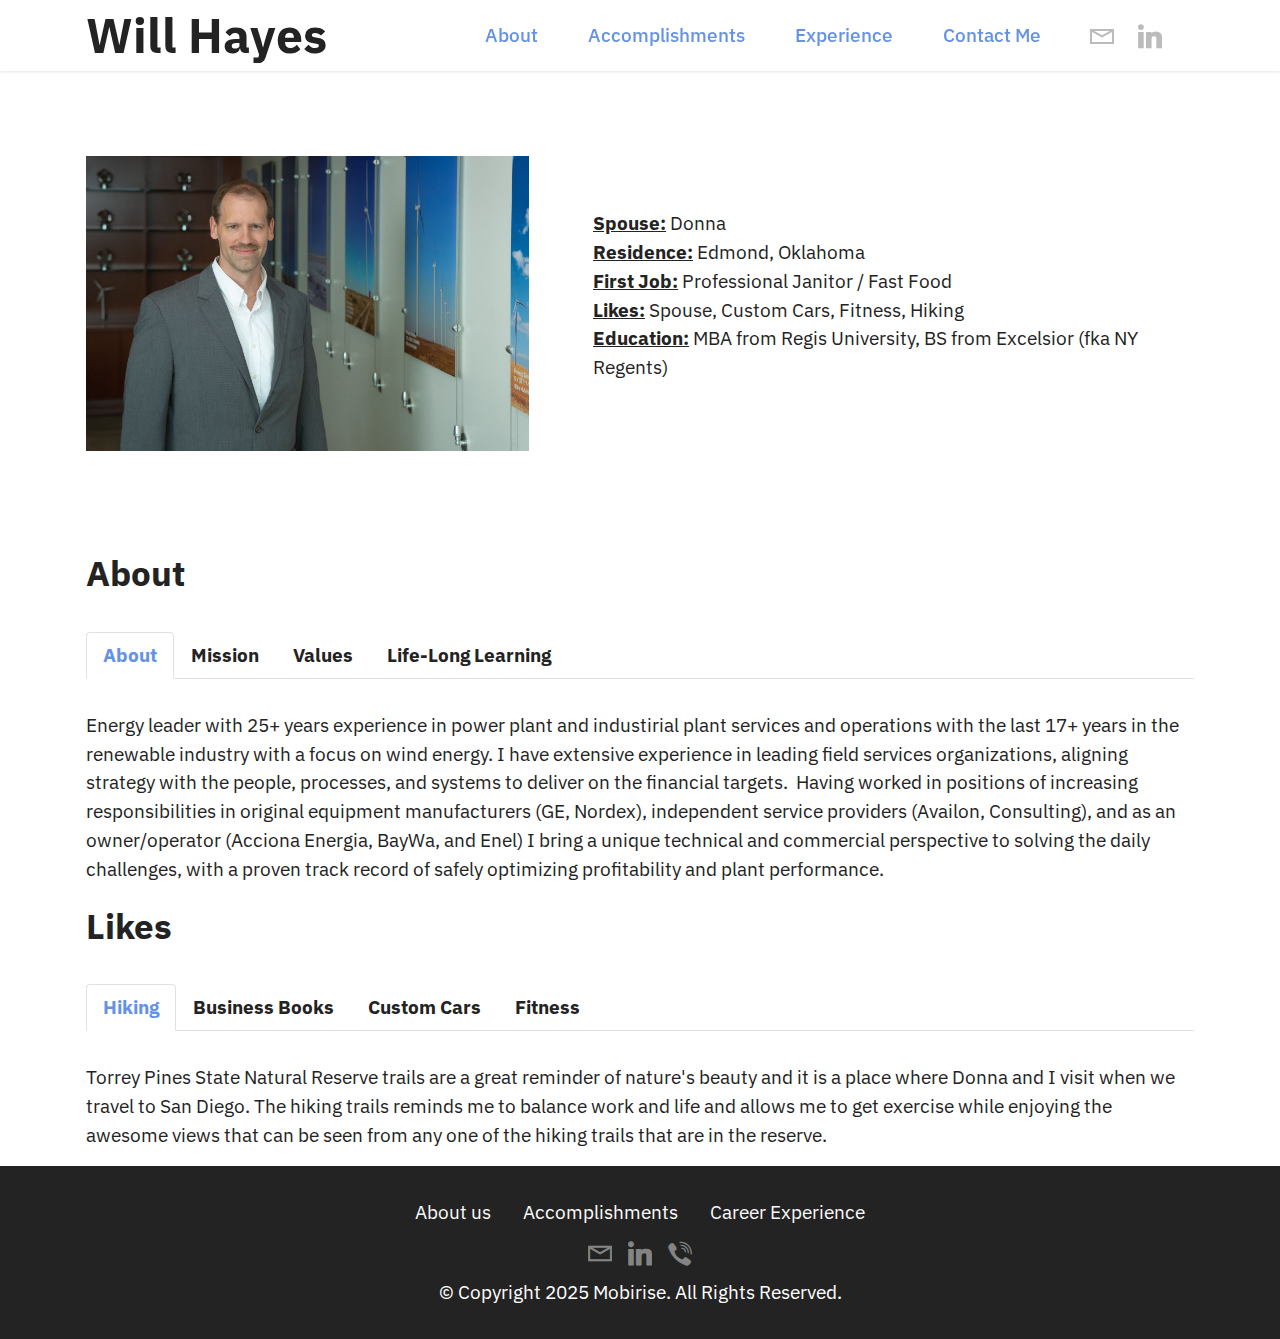
==== commit 479477bf: "upload rev 5" ====
--- a/index.html
+++ b/index.html
@@ -65,10 +65,11 @@
     </nav>
 </section>
 
-<section class="engine"><a href="https://mobirise.info/j">website templates</a></section><section class="image1 cid-uoLMz3s8Fi" id="image1-1v">
-    
-
-    
+<section class="engine"><a href="https://mobirise.info/k">develop your own website</a></section><section class="image1 cid-uoLMz3s8Fi" id="image1-1v">
+    
+
+    <div class="mbr-overlay" style="opacity: 0.7; background-color: rgb(255, 255, 255);">
+    </div>
 
     <div class="container">
         <div class="row align-items-center">
@@ -84,7 +85,6 @@
                     <p class="mbr-text mbr-fonts-style display-7"><u><strong>Spouse:</strong></u> Donna<br><u><strong>Residence:</strong></u> Edmond, Oklahoma
 <br><u><strong>First Job:</strong></u> Professional Janitor / Fast Food
 <br><u><strong>Likes:</strong></u> Spouse, Custom Cars, Fitness, Hiking
-<br><u><strong>Career:</strong></u> Energy Executive with 25+ years experience in services and operations.
 <br><u><strong>Education:</strong></u> MBA from Regis University, BS from Excelsior (fka NY Regents)</p>
                 </div>
             </div>
@@ -92,171 +92,151 @@
     </div>
 </section>
 
-<section class="features10 cid-uoWuqUHTx8" id="features11-27">
-    <!---->
-    
+<section class="tabs content18 cid-upOVIX1eOu" id="tabs1-33">
+
+    
+
     
     <div class="container">
-        <div class="title">
-            
-            
-        </div>
-        <div class="card">
-            <div class="card-wrapper">
-                <div class="row align-items-center">
-                    <div class="col-12 col-md-2">
-                        <div class="image-wrapper">
-                            <img src="assets/images/mbr-1-506x506.jpg" alt="Mobirise" title="">
-                        </div>
-                    </div>
-                    <div class="col-12 col-md">
-                        <div class="card-box">
-                            <div class="row">
-                                <div class="col-12">
-                                    <div class="top-line">
-                                        <h4 class="card-title mbr-fonts-style display-5"><strong>Mission</strong></h4>
-                                        <p class="cost mbr-fonts-style display-5"></p>
-                                    </div>
-                                </div>
-                                <div class="col-12">
-                                    <div class="bottom-line">
-                                        <p class="mbr-text mbr-fonts-style m-0 display-7">
-                                            Throughout each day strive to deliver on commitments and balance both my personal (family, friends, self) and professional (customers, manager, co-workers, employees) lives. All the while, trying to escape the matrix and live self sustaining life style.
-                                        </p>
-                                    </div>
-                                </div>
-                            </div>
-                        </div>
-                    </div>
-                </div>
-            </div>
-        </div>
-        <div class="card">
-            <div class="card-wrapper">
-                <div class="row align-items-center">
-                    <div class="col-12 col-md-2">
-                        <div class="image-wrapper">
-                            <img src="assets/images/mbr-506x506.jpg" alt="Mobirise" title="">
-                        </div>
-                    </div>
-                    <div class="col-12 col-md">
-                        <div class="card-box">
-                            <div class="row">
-                                <div class="col-12">
-                                    <div class="top-line">
-                                        <h4 class="card-title mbr-fonts-style display-5"><strong>Values</strong></h4>
-                                        <p class="cost mbr-fonts-style display-5"></p>
-                                    </div>
-                                </div>
-                                <div class="col-12">
-                                    <div class="bottom-line">
-                                        <p class="mbr-text mbr-fonts-style m-0 display-7"><u style=""><em><strong>Committed </strong></em></u>to family, friends and those things that are important to me 
-<br><u style=""><em><strong>Successful </strong></em></u>in my personal and professional life 
-<br><strong><u><em>Healthy </em></u></strong>in body and mind 
-<br><strong><u><em>Positive </em></u></strong>in facing life's many challenges 
-<br><strong><u><em>Proactive </em></u></strong>in my personal and professional lives 
-<br><strong><u><em>Reliable </em></u></strong>in my words and actions 
-<br><strong><u><em>Accountable </em></u></strong>for my actions and results of both me and my teams</p>
-                                    </div>
-                                </div>
-                            </div>
-                        </div>
-                    </div>
-                </div>
-            </div>
-        </div>
-        <div class="card">
-            <div class="card-wrapper">
-                <div class="row align-items-center">
-                    <div class="col-12 col-md-2">
-                        <div class="image-wrapper">
-                            <img src="assets/images/mbr-2-506x506.jpg" alt="Mobirise" title="">
-                        </div>
-                    </div>
-                    <div class="col-12 col-md">
-                        <div class="card-box">
-                            <div class="row">
-                                <div class="col-12">
-                                    <div class="top-line">
-                                        <h4 class="card-title mbr-fonts-style display-5"><strong>Life-Long Learning</strong></h4>
-                                        <p class="cost mbr-fonts-style display-5"></p>
-                                    </div>
-                                </div>
-                                <div class="col-12">
-                                    <div class="bottom-line">
-                                        <p class="mbr-text mbr-fonts-style m-0 display-7"><strong><u><em>Risk Taking:</em></u></strong> Willingness to push oneself out of comfort zones 
+        <div class="row justify-content-center">
+            <div class="col-12 col-md-12">
+                <h3 class="mbr-section-title mb-0 mbr-fonts-style display-5">
+                    <strong>About</strong></h3>
+                
+            </div>
+        </div>
+        <div class="row justify-content-center mt-4">
+            <div class="col-12 col-md-12">
+                <ul class="nav nav-tabs mb-4" role="tablist">
+                    <li class="nav-item first mbr-fonts-style"><a class="nav-link mbr-fonts-style show active display-7" role="tab" data-toggle="tab" href="#tabs1-33_tab0" aria-selected="true">
+                            <strong>About</strong>
+                        </a></li>
+                    <li class="nav-item"><a class="nav-link mbr-fonts-style active display-7" role="tab" data-toggle="tab" href="#tabs1-33_tab1" aria-selected="true">
+                            <strong>Mission</strong></a></li>
+                    <li class="nav-item"><a class="nav-link mbr-fonts-style active display-7" role="tab" data-toggle="tab" href="#tabs1-33_tab2" aria-selected="true"><strong>Values</strong></a></li>
+                    <li class="nav-item"><a class="nav-link mbr-fonts-style active display-7" role="tab" data-toggle="tab" href="#tabs1-33_tab3" aria-selected="true">
+                            <strong>Life-Long Learning</strong>&nbsp; &nbsp; &nbsp; &nbsp; &nbsp; &nbsp; &nbsp; &nbsp; &nbsp; &nbsp; &nbsp; &nbsp; &nbsp;</a></li>
+                    
+                    
+                </ul>
+                <div class="tab-content">
+                    <div id="tab1" class="tab-pane in active" role="tabpanel">
+                        <div class="row">
+                            <div class="col-md-12">
+                                <p class="mbr-text mbr-fonts-style display-7">Energy leader with 25+ years experience in power plant and industirial plant services and operations with the last 17+ years in the renewable industry with a focus on wind energy. I have extensive experience in leading field services organizations, aligning strategy with the people, processes, and systems to deliver on the financial targets.&nbsp; Having worked in positions of increasing responsibilities in original equipment manufacturers (GE, Nordex), independent service providers (Availon, Consulting), and as an owner/operator (Acciona Energia, BayWa, and Enel) I bring a unique technical and commercial perspective to solving the daily challenges, with a proven track record of safely optimizing profitability and plant performance.<br> 
+                                </p>
+                            </div>
+                        </div>
+                    </div>
+                    <div id="tab2" class="tab-pane" role="tabpanel">
+                        <div class="row">
+                            <div class="col-md-12">
+                                <p class="mbr-text mbr-fonts-style display-7">Throughout each day strive to deliver on commitments and balance both my personal (family, friends, self) and professional (customers, manager, co-workers, employees) lives. All the while, trying to escape the matrix and live self sustaining life style.</p>
+                            </div>
+                        </div>
+                    </div>
+                    <div id="tab3" class="tab-pane" role="tabpanel">
+                        <div class="row">
+                            <div class="col-md-12">
+                                <p class="mbr-text mbr-fonts-style display-7"><strong><u><em>Committed</em></u></strong> to family, friends and those things that are important to me 
+<br><strong><u><em>Successful</em></u></strong> in my personal and professional life 
+<br><strong><u><em>Healthy</em></u></strong> in body and mind 
+<br><strong><u><em>Positive</em></u></strong> in facing life's many challenges 
+<br><strong><u><em>Proactive</em></u></strong> in my personal and professional lives 
+<br><strong><u><em>Reliable</em></u></strong> in my words and actions 
+<br><strong><u><em>Accountable</em></u></strong> for my actions and results of both me and my teams</p>
+                            </div>
+                        </div>
+                    </div>
+                    <div id="tab4" class="tab-pane" role="tabpanel">
+                        <div class="row">
+                            <div class="col-md-12">
+                                <p class="mbr-text mbr-fonts-style display-7"><strong><u><em>Risk Taking:</em></u></strong> Willingness to push oneself out of comfort zones 
 <br><strong><u><em>Humble Self-Reflection:</em></u></strong> Honest assessment of successes and failures 
 <br><strong><u><em>Solicitations of Opinions:</em></u></strong> Aggressive collection of information and ideas from others 
 <br><strong><u><em>Careful Listening:</em></u></strong> Propensity to listen to others 
 <br><strong><u><em>Openness to New Ideas:</em></u></strong> Willingness to view life with an open mind.</p>
-                                    </div>
-                                </div>
-                            </div>
-                        </div>
-                    </div>
-                </div>
-            </div>
-        </div>
-        
-        
-        
-    </div>
-</section>
-
-<section class="features17 cid-uoLCM3Tk0u" id="features18-1t">
-
-    
-
-    
-    <div class="container-fluid">
-        <div class="mbr-section-head">
-            <div class="col-12">
-                <h4 class="mbr-section-title mbr-fonts-style align-center mb-0 display-5">
-                    <strong>Likes</strong></h4>
+                            </div>
+                        </div>
+                    </div>
+                    
+                    
+                </div>
+            </div>
+        </div>
+    </div>
+</section>
+
+<section class="tabs content18 cid-upOVJy4X1E" id="tabs1-34">
+
+    
+
+    
+    <div class="container">
+        <div class="row justify-content-center">
+            <div class="col-12 col-md-12">
+                <h3 class="mbr-section-title mb-0 mbr-fonts-style display-5">
+                    <strong>Likes</strong></h3>
                 
             </div>
         </div>
-        <div class="row mt-4">
-            <div class="col-12 col-md-6 col-lg-3">
-                <div class="card-wrapper mb-4">
-                    <div class="card-box align-left">
-                        
-                        <p class="mbr-text mbr-fonts-style mb-3 display-7"><u><strong><em>Hiking:</em></strong></u> 
-<br>Torrey Pines State Natural Reserve trails are a great reminder of nature's beauty and it is a place where Donna and I visit when we travel to San Diego. The hiking trails reminds me to balance work and life and allows me to get exercise while enjoying the awesome views that can be seen from any one of the hiking trails that are in the reserve.&nbsp;&nbsp;</p><div class="link-wrap">
-                                
-                            </div>
-                    </div>
-                </div>
-            </div>
-            <div class="col-12 col-md-6 col-lg-3">
-                <div class="card-wrapper mb-4">
-                    <div class="card-box align-left">
-                        
-                        <p class="mbr-text mbr-fonts-style mb-3 display-7"><strong><u><em>Custom Cars:<br></em></u></strong>Choosing a favorite car is a really tough question for me. I often answer with another question, "What Era?" as there have been so many throughout the years that I would gladly put into a collection. <br>- 1930's - Ford Truck,<br>- 1940's - Willys Coupe,<br>- 1950's - 56 Chevy,<br>- 1960's - 64 GTO,<br>- 1970's - 72 Barracuda. <br>If money was no option I would own a really large garage.&nbsp;</p><div class="link-wrap">
-                                
-                            </div>
-                    </div>
-                </div>
-            </div>
-            <div class="col-12 col-md-6 col-lg-3">
-                <div class="card-wrapper mb-4">
-                    <div class="card-box align-left">
-                        
-                        <p class="mbr-text mbr-fonts-style mb-3 display-7"><u><strong><em>Business Book:</em></strong></u><br>Leadership and Self Deception.&nbsp;
-<br>	"Whether at work or at home, self-deception obscures the truth about ourselves, corrupts our view of others and our circumstances, and inhibits our ability to make wise and helpful decisions."&nbsp;<br></p><div class="link-wrap">
-                                
-                            </div>
-                    </div>
-                </div>
-            </div>
-            <div class="col-12 col-md-6 col-lg-3">
-                <div class="card-wrapper mb-4">
-                    <div class="card-box align-left">
-                        
-                        <p class="mbr-text mbr-fonts-style mb-3 display-7"><u><strong><em>Fitness:</em></strong></u><br>Staying fit has been a passion for over 30 years and the primary avenue has been weight lifting.&nbsp; It is still a passion; however, over the years I have had to adapt my routine to accomodate changes in careers, changes in body type, and most recently change in diet. <br></p><div class="link-wrap">
-                                
-                            </div>
-                    </div>
+        <div class="row justify-content-center mt-4">
+            <div class="col-12 col-md-12">
+                <ul class="nav nav-tabs mb-4" role="tablist">
+                    <li class="nav-item first mbr-fonts-style"><a class="nav-link mbr-fonts-style show active display-7" role="tab" data-toggle="tab" href="#tabs1-34_tab0" aria-selected="true">
+                            <strong>Hiking</strong>
+                        </a></li>
+                    <li class="nav-item"><a class="nav-link mbr-fonts-style active display-7" role="tab" data-toggle="tab" href="#tabs1-34_tab1" aria-selected="true">
+                            <strong>Business Books</strong>
+                        </a></li>
+                    <li class="nav-item"><a class="nav-link mbr-fonts-style active display-7" role="tab" data-toggle="tab" href="#tabs1-34_tab2" aria-selected="true">
+                            <strong>Custom Cars</strong></a></li>
+                    <li class="nav-item"><a class="nav-link mbr-fonts-style active display-7" role="tab" data-toggle="tab" href="#tabs1-34_tab3" aria-selected="true">
+                            <strong>Fitness</strong>
+                        </a></li>
+                    
+                    
+                </ul>
+                <div class="tab-content">
+                    <div id="tab1" class="tab-pane in active" role="tabpanel">
+                        <div class="row">
+                            <div class="col-md-12">
+                                <p class="mbr-text mbr-fonts-style display-7">
+                                    Torrey Pines State Natural Reserve trails are a great reminder of nature's beauty and it is a place where Donna and I visit when we travel to San Diego. The hiking trails reminds me to balance work and life and allows me to get exercise while enjoying the awesome views that can be seen from any one of the hiking trails that are in the reserve.
+                                </p>
+                            </div>
+                        </div>
+                    </div>
+                    <div id="tab2" class="tab-pane" role="tabpanel">
+                        <div class="row">
+                            <div class="col-md-12">
+                                <p class="mbr-text mbr-fonts-style display-7"><strong>Leadership and Self Deception</strong> ... "Whether at work or at home, self-deception obscures the truth about ourselves, corrupts our view of others and our circumstances, and inhibits our ability to make wise and helpful decisions."<br><br><strong>4 Disciplines of Execution (4DX)</strong> ...&nbsp;Prioritize your most important goal by building an cadance of accountability and push the day to day down the priority list.<br><br><strong>Confronting Reality</strong> ...&nbsp;Asking the right questions, to ensure strategy aligns with the abilities of the company and direction of the market.<br>  </p>
+                            </div>
+                        </div>
+                    </div>
+                    <div id="tab3" class="tab-pane" role="tabpanel">
+                        <div class="row">
+                            <div class="col-md-12">
+                                <p class="mbr-text mbr-fonts-style display-7">Choosing a favorite car is a really tough question for me. I often answer with another question, "What Era?" as there have been so many throughout the years that I would gladly put into a collection. 
+<br>- 1930's - Ford Truck, 
+<br>- 1940's - Willys Coupe, 
+<br>- 1950's - 56 Chevy, 
+<br>- 1960's - 64 GTO, 
+<br>- 1970's - 72 Barracuda. 
+<br>If money was no option I would own a really large garage.&nbsp;</p>
+                            </div>
+                        </div>
+                    </div>
+                    <div id="tab4" class="tab-pane" role="tabpanel">
+                        <div class="row">
+                            <div class="col-md-12">
+                                <p class="mbr-text mbr-fonts-style display-7">
+                                    Staying fit has been a passion for over 30 years and the primary avenue has been weight lifting. It is still a passion; however, over the years I have had to adapt my routine to accomodate changes in careers, changes in body type, and most recently change in diet. </p>
+                            </div>
+                        </div>
+                    </div>
+                    
+                    
                 </div>
             </div>
         </div>
@@ -322,6 +302,7 @@
   <script src="assets/tether/tether.min.js"></script>
   <script src="assets/bootstrap/js/bootstrap.min.js"></script>
   <script src="assets/smoothscroll/smooth-scroll.js"></script>
+  <script src="assets/mbr-tabs/mbr-tabs.js"></script>
   <script src="assets/dropdown/js/nav-dropdown.js"></script>
   <script src="assets/dropdown/js/navbar-dropdown.js"></script>
   <script src="assets/touchswipe/jquery.touch-swipe.min.js"></script>
